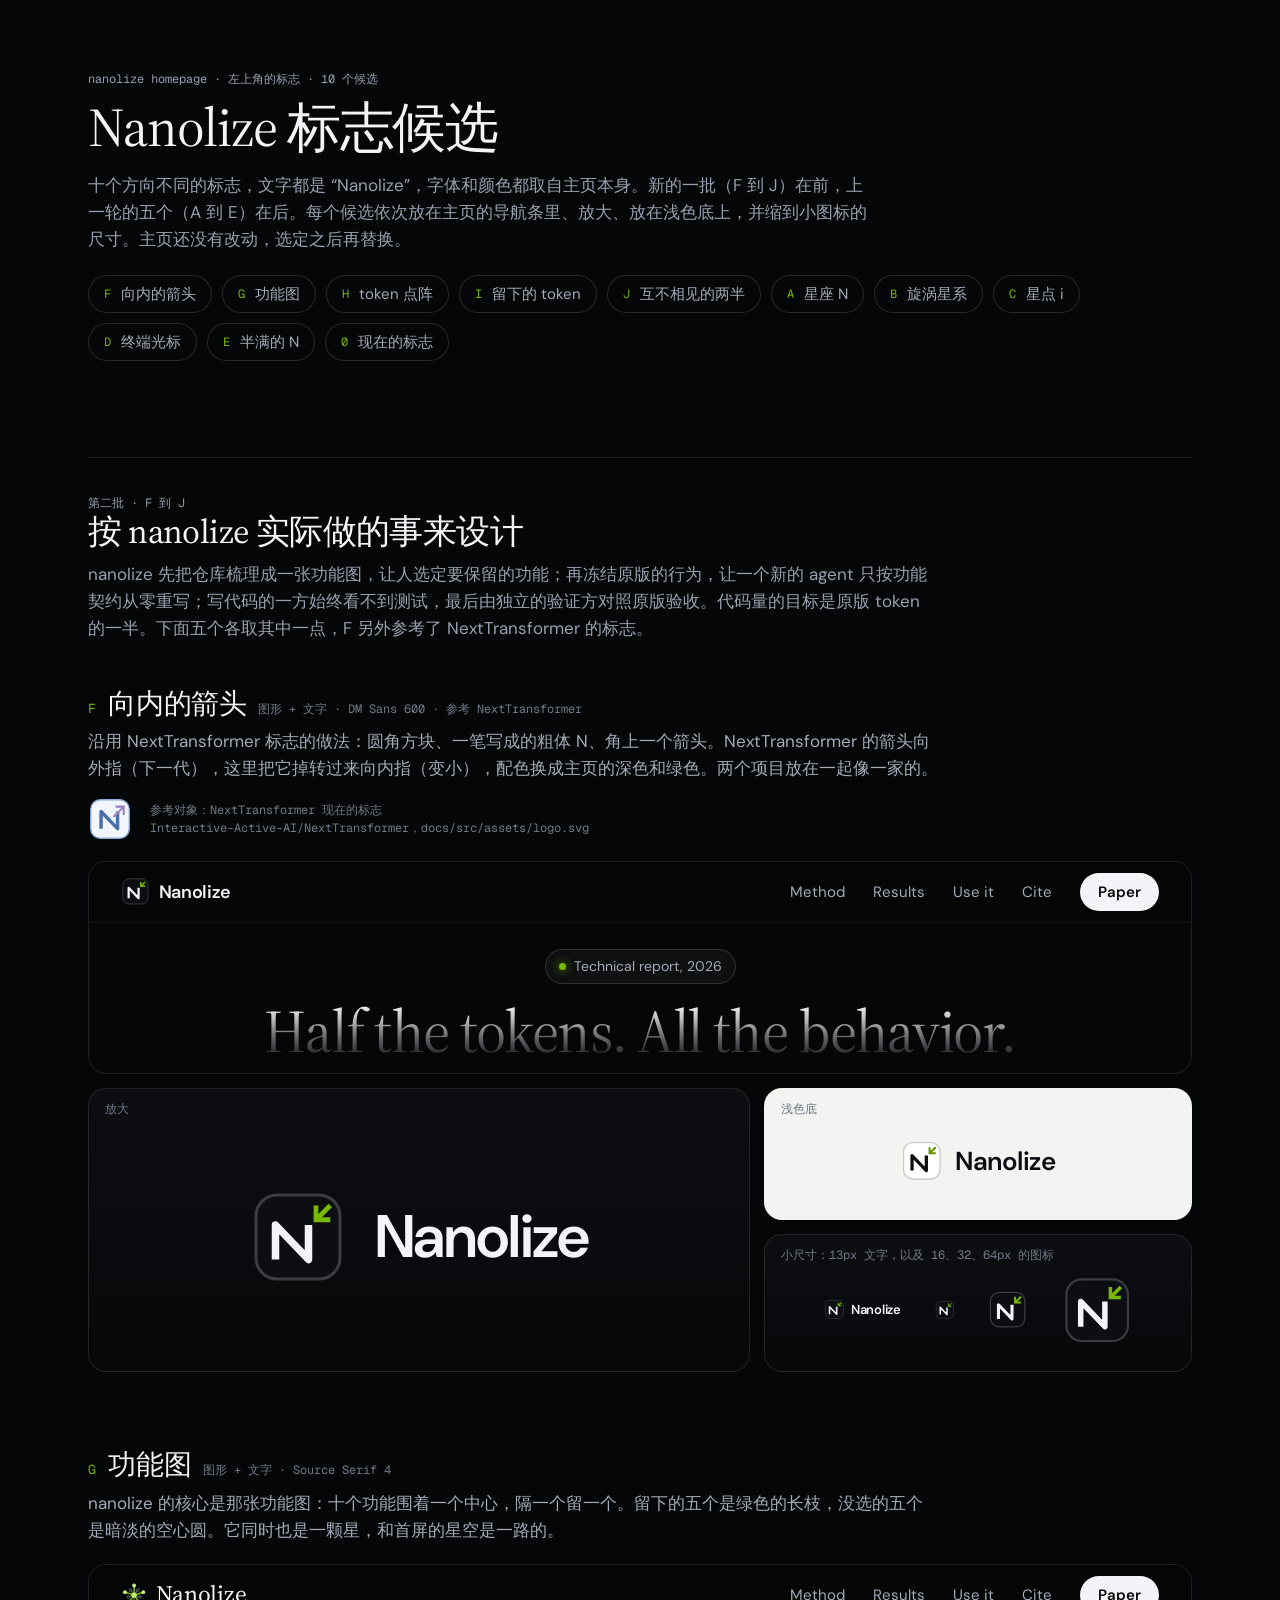
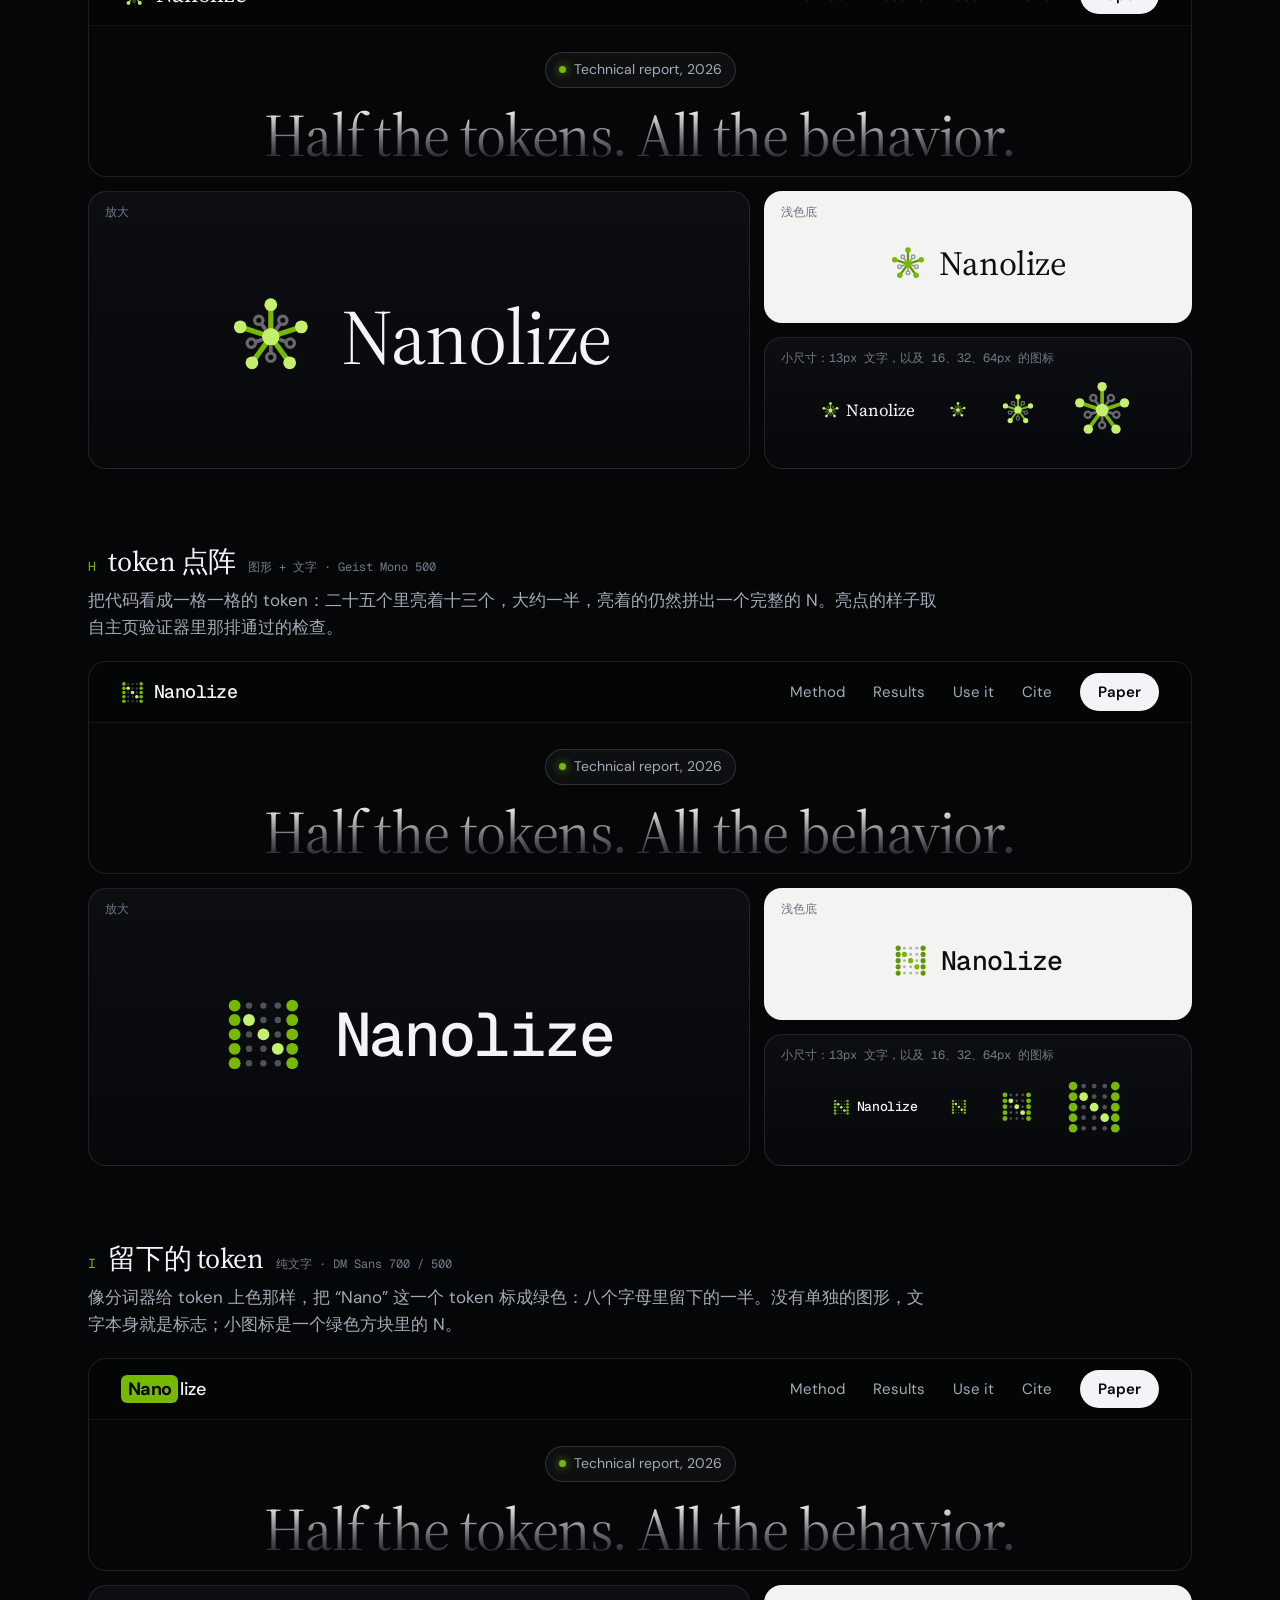
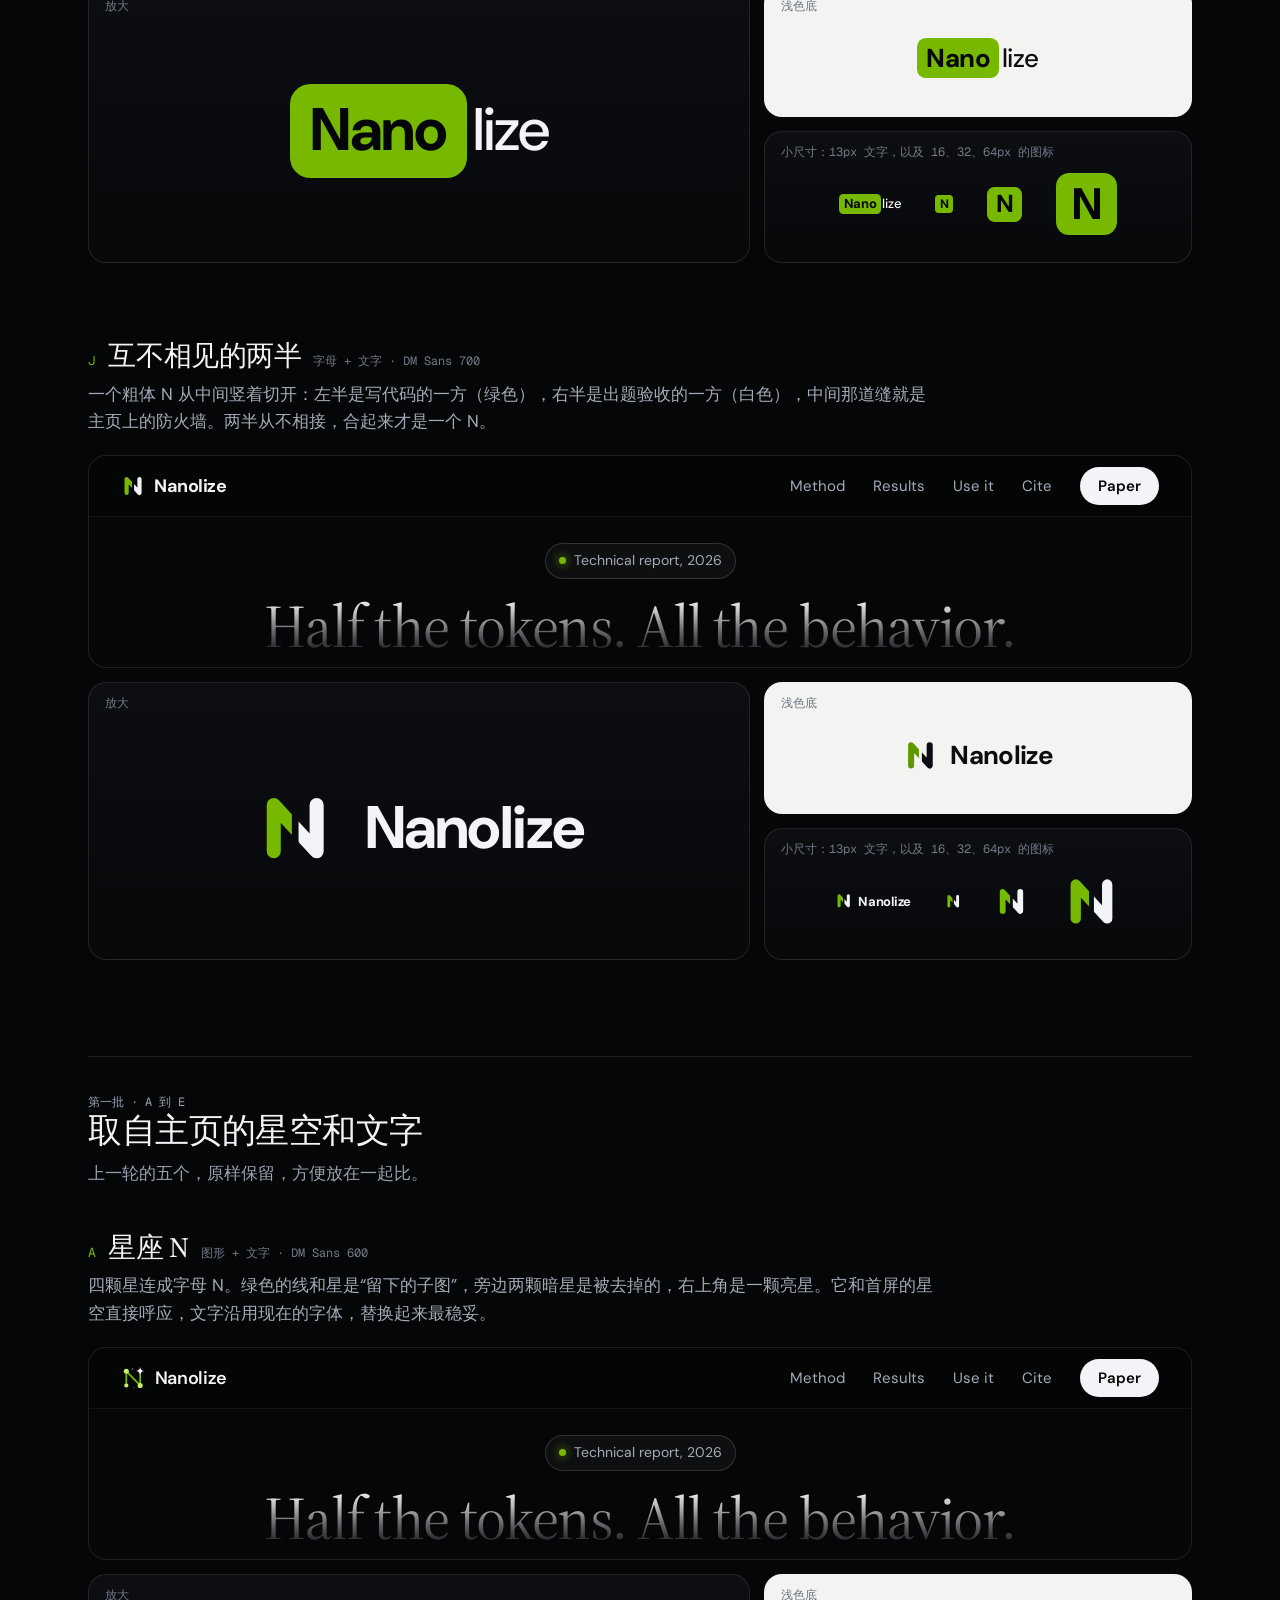
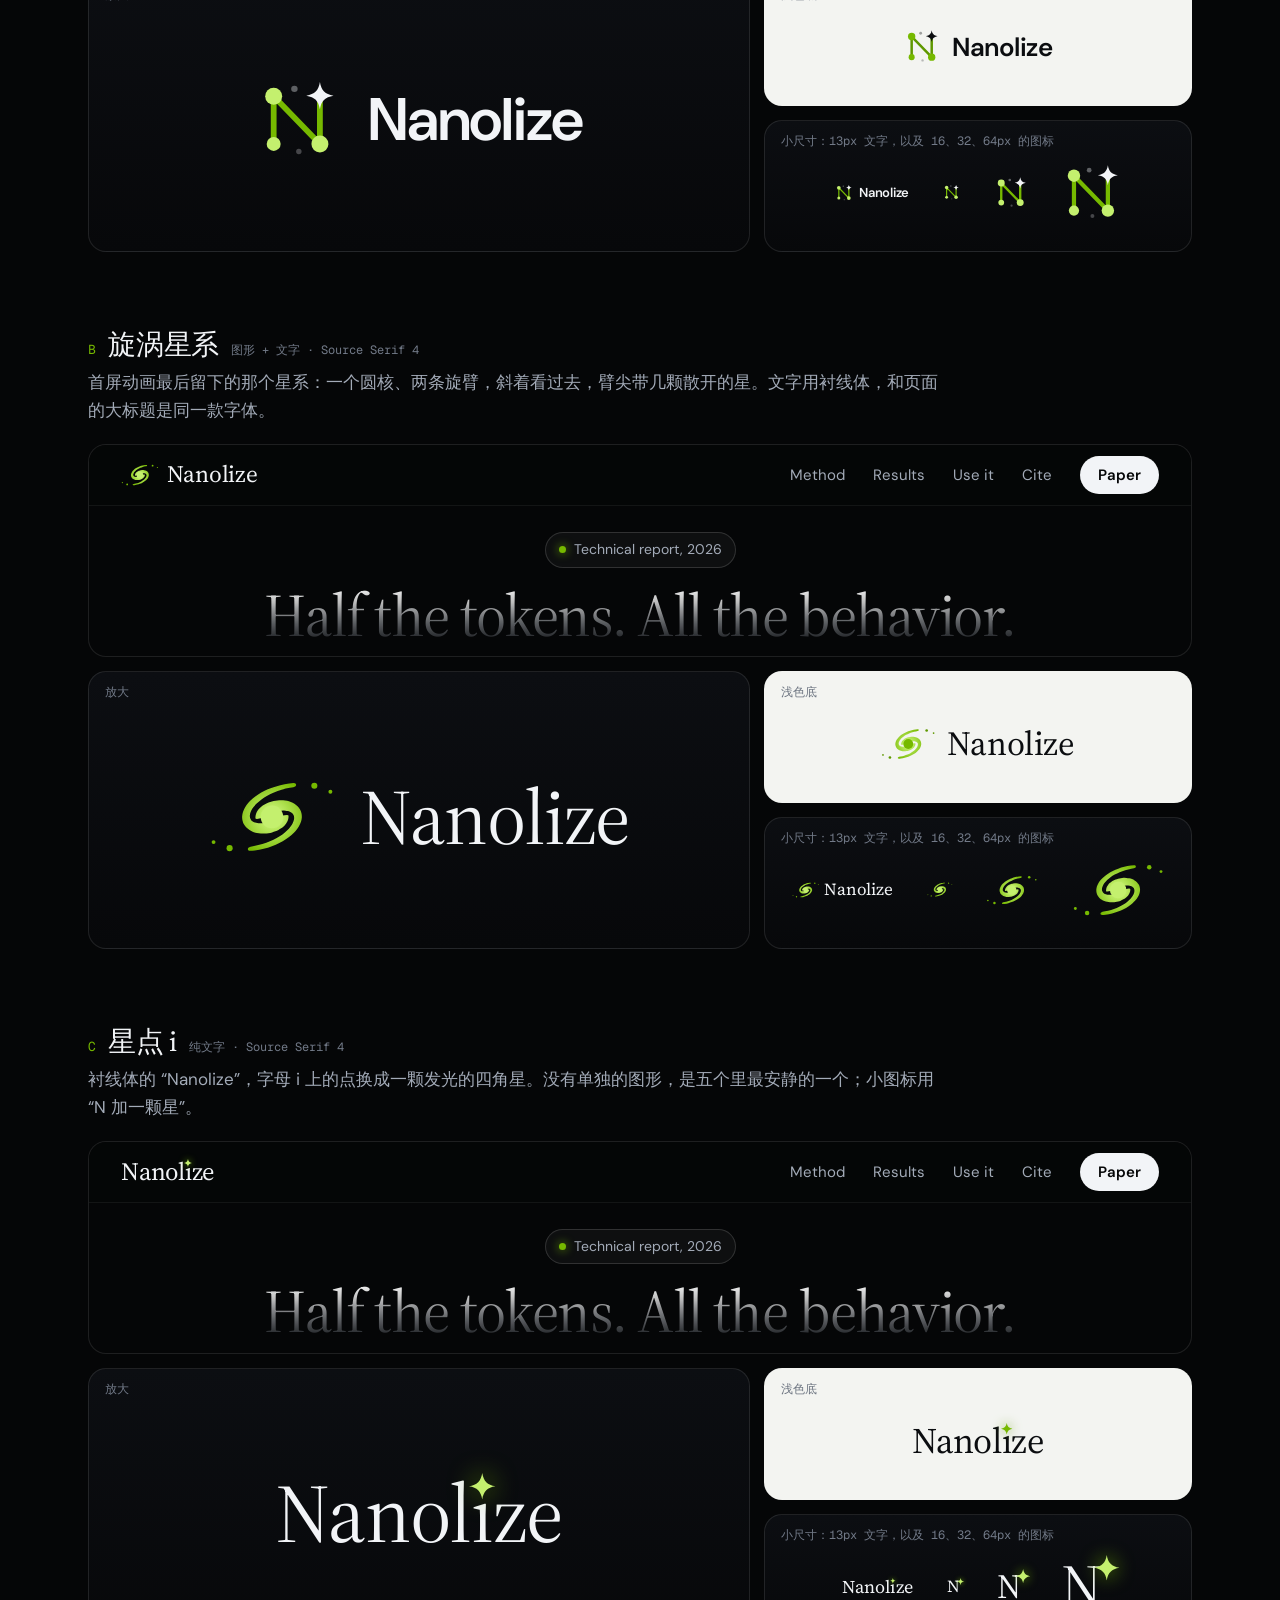
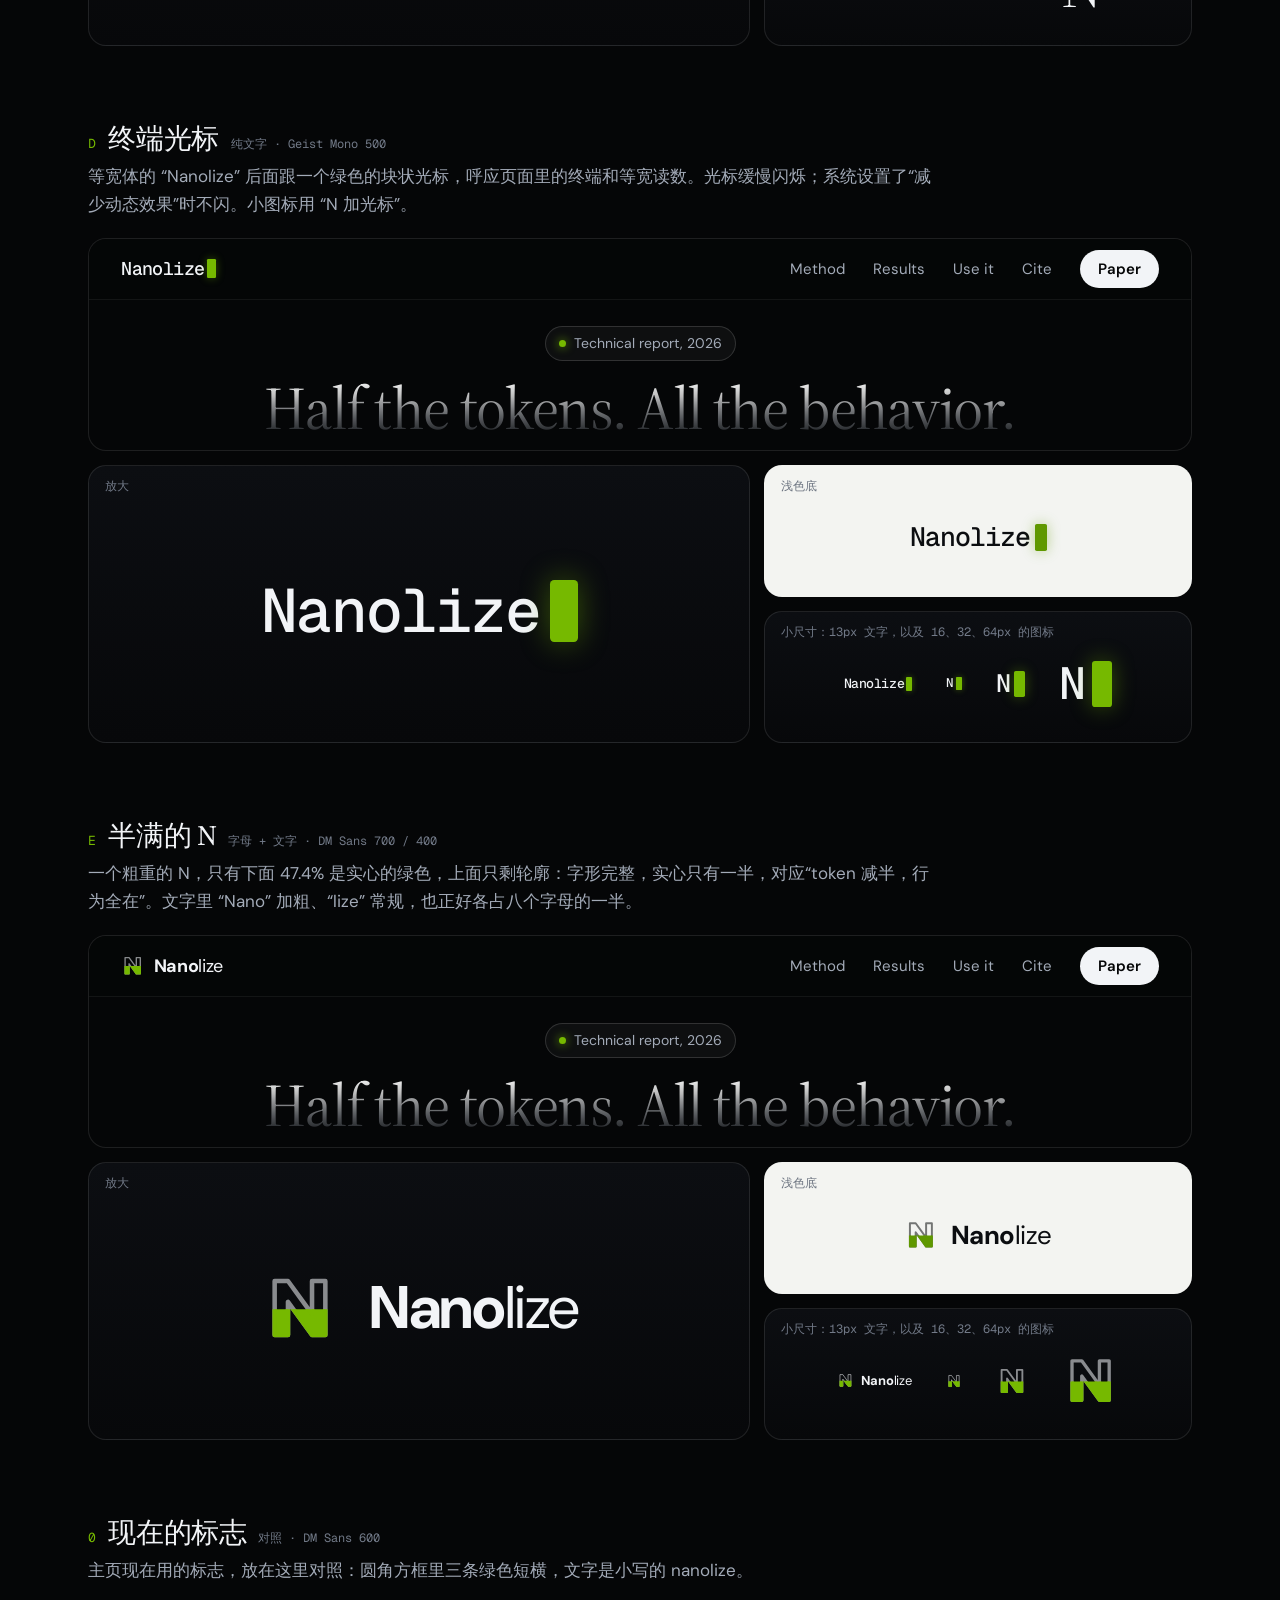
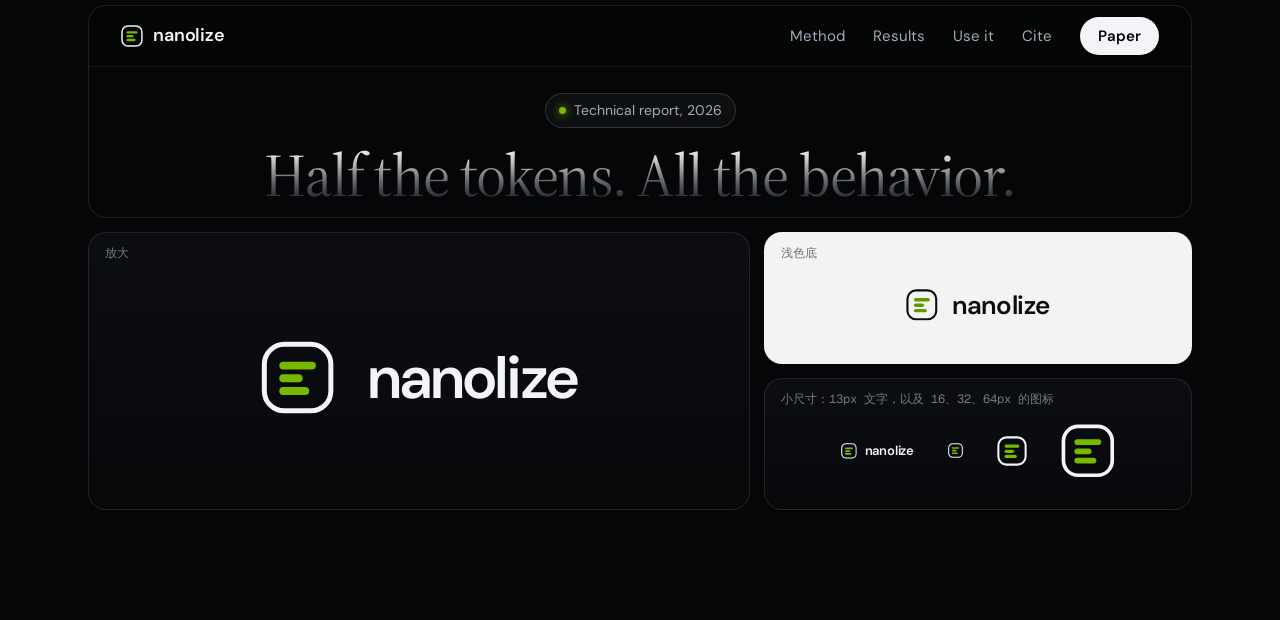
==== logo/index.html @ 31da59af "Build of nanolize-homepage 469452c" ====
<!doctype html>
<html lang="zh-CN">
<head>
<meta charset="utf-8">
<meta name="viewport" content="width=device-width, initial-scale=1">
<meta name="robots" content="noindex">
<title>Nanolize 标志候选</title>
<style>
/* Ten candidates (two batches of five) for the Nanolize mark in the homepage's top bar. This page only shows them: the homepage itself
   is unchanged. The fonts and colours are the homepage's own (src/base.html, src/star/theme.css).
   Each candidate is written once, in a <template> at the end of the page, and the script stamps it wherever a
   data-mark attribute asks for it. Every mark is sized in em, so the same markup is the bar's size at 18px and
   the large showing at 60px. */
@font-face{font-family:"Source Serif 4";font-style:normal;font-weight:300 700;font-display:swap;src:url([data-uri]) format("woff2")}
@font-face{font-family:"DM Sans";font-style:normal;font-weight:300 700;font-display:swap;src:url([data-uri]) format("woff2")}
@font-face{font-family:"Geist Mono";font-style:normal;font-weight:400 600;font-display:swap;src:url([data-uri]) format("woff2")}
:root{
  color-scheme:dark;
  --hi:255,255,255; --g:118,185,0;
  --bg:#050607; --card:linear-gradient(180deg,#0C0E12,#07080A); --nav-bg:rgba(5,6,7,.7);
  --line:rgba(var(--hi),.10); --line-2:rgba(var(--hi),.06);
  --ink:#F2F4F7; --ink-2:#A3ABB8; --ink-3:#727A88; --ink-sub:#98A1B0;
  --grad-a:#fff; --grad-b:#8E97A6;
  --green:#76B900; --green-f:#76B900; --lime:#C4F06E; --tile:#0C0E12; --tile-line:rgba(var(--hi),.2);
  --sans:"DM Sans",system-ui,-apple-system,"Segoe UI",Roboto,"PingFang SC","Microsoft YaHei",sans-serif;
  --serif:"Source Serif 4","Iowan Old Style","Palatino Linotype",Georgia,"Songti SC",serif;
  --mono:"Geist Mono",ui-monospace,"SF Mono",SFMono-Regular,Menlo,Consolas,monospace;
}
*,*::before,*::after{box-sizing:border-box}
body{margin:0;background:var(--bg);color:var(--ink);font-family:var(--sans);font-size:1.0625rem;line-height:1.6;-webkit-font-smoothing:antialiased}
h1,h2,h3,p{margin:0}
a{color:inherit;text-decoration:none}
main{max-width:1180px;margin-inline:auto;padding:56px max(16px,3vw) 110px}
.m{font-family:var(--mono);font-size:.75rem;line-height:1.5;color:var(--ink-3)}
.top h1{font-family:var(--serif);font-weight:400;font-size:clamp(2.2rem,5vw,3.4rem);line-height:1.1;letter-spacing:-.02em;margin-top:10px}
.top p{margin-top:14px;max-width:46em;color:var(--ink-sub)}
.jump{display:flex;flex-wrap:wrap;gap:10px;margin-top:22px}
.jump a{display:inline-flex;align-items:center;gap:10px;height:38px;padding:0 16px;border-radius:999px;box-shadow:inset 0 0 0 1px rgba(var(--hi),.14);font-size:.9375rem;color:var(--ink-2)}
.jump a:hover{box-shadow:inset 0 0 0 1px rgba(var(--hi),.4);color:var(--ink)}
.jump b{font-family:var(--mono);font-weight:400;font-size:.75rem;color:var(--green)}

.cand{margin-top:76px;scroll-margin-top:20px}
.cand h2{font-family:var(--serif);font-weight:400;font-size:1.75rem;line-height:1.2;letter-spacing:-.015em}
.cand h2 b{font-family:var(--mono);font-weight:400;font-size:.8125rem;letter-spacing:0;color:var(--green);margin-right:12px}
.cand h2 span{font-family:var(--mono);font-size:.75rem;letter-spacing:0;color:var(--ink-3);margin-left:12px;white-space:nowrap}
.why{margin:8px 0 20px;max-width:50em;color:var(--ink-2)}

/* the homepage's top bar as it is, over the first lines of the hero */
.frame{border:1px solid var(--line);border-radius:18px;overflow:hidden;background:var(--bg)}
.bar{background:var(--nav-bg);border-bottom:1px solid var(--line-2)}
.bar .wrap{display:flex;align-items:center;gap:28px;min-height:60px;padding-inline:32px}
.bar .mark{margin-right:auto}
.bar nav{display:flex;gap:28px;font-size:.9375rem;color:var(--ink-2)}
.btn{display:inline-flex;align-items:center;justify-content:center;height:38px;padding:0 18px;border-radius:999px;font-weight:600;font-size:.9375rem;white-space:nowrap;background:var(--ink);color:var(--bg)}
.peek{height:150px;padding-top:26px;text-align:center;overflow:hidden;-webkit-mask-image:linear-gradient(180deg,#000 52%,transparent 98%);mask-image:linear-gradient(180deg,#000 52%,transparent 98%)}
.chip{display:inline-flex;align-items:center;gap:8px;padding:7px 14px;border-radius:999px;box-shadow:inset 0 0 0 1px rgba(var(--hi),.14);background:rgba(var(--hi),.04);font-size:.875rem;line-height:1.55;color:var(--ink-2)}
.chip i{width:7px;height:7px;border-radius:50%;background:var(--green-f);box-shadow:0 0 10px rgba(var(--g),.9)}
.peek h3{margin-top:16px;font-family:var(--serif);font-weight:400;font-size:clamp(2.2rem,4.7vw,4.1rem);line-height:1.06;letter-spacing:-.022em;white-space:nowrap;background:linear-gradient(180deg,var(--grad-a) 30%,var(--grad-b));-webkit-background-clip:text;background-clip:text;color:transparent}
@media (max-width:759px){.bar nav{display:none}.bar .wrap{padding-inline:16px}}

.shows{display:grid;grid-template-columns:minmax(0,1.55fr) minmax(0,1fr);gap:14px;margin-top:14px}
.side{display:grid;gap:14px}
.show{position:relative;display:flex;flex-wrap:wrap;align-items:center;justify-content:center;gap:14px 34px;min-height:132px;padding:40px 24px 26px;border:1px solid var(--line);border-radius:18px;background:var(--card);overflow:hidden}
.show>.m{position:absolute;left:16px;top:11px}
.show.big{min-height:278px}
.show.big .mark{font-size:clamp(30px,5.2vw,60px)}
.show.light{background:#F3F4F1;border-color:transparent;color:#0B0D10;--ink:#0B0D10;--green-f:#5F9800;--lime:#76B900;--g:95,152,0;--tile:#fff;--tile-line:rgba(11,13,16,.2)}
.show.light>.m{color:#6C7480}
.show.light .mark{font-size:26px}
.small{font-size:13px!important}
.i16{font-size:12.3px!important}
.i32{font-size:24.6px!important}
.i64{font-size:44px!important}
@media (max-width:820px){.shows{grid-template-columns:minmax(0,1fr)}}

/* ============================== the marks ==============================
   .mark is the whole lockup (symbol and word), .ico the symbol alone. Colours come from --ink, --green-f and
   --lime, so a mark follows the ground it stands on. */
.mark,.ico{display:inline-flex;align-items:center;font-size:18px;line-height:1;white-space:nowrap;color:var(--ink);font-family:var(--sans);font-weight:600;letter-spacing:-.015em}
.mark{gap:.56em}
.sym{display:block;flex:none;width:1.3em;height:1.3em;overflow:visible}

/* now: the mark the homepage has today */
.lg-now .sym{width:1.22em;height:1.22em}

/* A, the constellation N */
.lg-a{gap:.5em}
.lg-a .sym{width:1.36em;height:1.36em}
.lg-a .wm{letter-spacing:-.02em}

/* B, the spiral galaxy */
.lg-b{gap:.42em}
.lg-b .sym{width:2.1em;height:1.23em}
.lg-b .wm{font-family:var(--serif);font-weight:400;font-size:1.3em;letter-spacing:-.012em}

/* C, the star on the i */
.lg-c .wm{font-family:var(--serif);font-weight:400;font-size:1.38em;letter-spacing:-.012em}
.lg-c .ti{position:relative;display:inline-block}
.lg-c .star{position:absolute;left:50%;top:.005em;width:.32em;height:.32em;margin-left:-.16em;overflow:visible;fill:var(--lime);filter:drop-shadow(0 0 .16em rgba(var(--g),.95))}
.ico.lg-c .wm{position:relative;padding-right:.2em}
.ico.lg-c .star{left:auto;right:-.1em;top:-.02em;margin:0;width:.42em;height:.42em}

/* D, the terminal cursor */
.lg-d{gap:.17em}
.lg-d .wm{font-family:var(--mono);font-weight:500;font-size:1.02em;letter-spacing:-.035em}
.lg-d .cur{display:block;width:.46em;height:1.04em;border-radius:.07em;background:var(--green-f);box-shadow:0 0 .5em rgba(var(--g),.42);animation:cur 1.25s steps(1,end) infinite}
@keyframes cur{0%{opacity:1}58%{opacity:.16}}
@media (prefers-reduced-motion: reduce){.lg-d .cur{animation:none}}

/* E, the half-filled N */
.lg-e{gap:.5em}
.lg-e .sym{width:1.3em;height:1.3em}
.lg-e .wm{font-weight:400;letter-spacing:-.02em}
.lg-e .wm b{font-weight:700}

/* F, after the NextTransformer mark */
.lg-f{gap:.48em}
.lg-f .sym{width:1.6em;height:1.6em}
.lg-f .wm{letter-spacing:-.02em}

/* G, the capability graph */
.lg-g{gap:.44em}
.lg-g .sym{width:1.46em;height:1.46em}
.lg-g .wm{font-family:var(--serif);font-weight:400;font-size:1.3em;letter-spacing:-.012em}

/* H, the grid of tokens */
.lg-h{gap:.54em}
.lg-h .sym{width:1.28em;height:1.28em}
.lg-h .wm{font-family:var(--mono);font-weight:500;font-size:1.02em;letter-spacing:-.035em}

/* I, the token that stays */
.lg-i .wm{display:inline-flex;align-items:baseline;font-weight:500;letter-spacing:-.02em}
.lg-i .tok{padding:.27em .34em .29em;margin-right:.1em;border-radius:.34em;background:#76B900;color:#050607;font-weight:700}
.ico.lg-i .tok{margin:0;padding:.2em .36em .22em;border-radius:.3em}

/* J, the two halves that never meet */
.lg-j{gap:.48em}
.lg-j .sym{width:1.34em;height:1.34em}
.lg-j .wm{font-weight:700;letter-spacing:-.025em}

/* the mark a candidate refers to, shown beside its description */
.ref{display:flex;flex-wrap:wrap;align-items:center;gap:10px 18px;margin:-6px 0 20px}
.ref svg{display:block;width:44px;height:44px}
.ref i{font-style:normal;color:var(--ink-3)}
.batch{margin-top:96px;padding-top:26px;border-top:1px solid var(--line)}
.batch h2{font-family:var(--serif);font-weight:400;font-size:2.1rem;line-height:1.15;letter-spacing:-.018em}
.batch p{margin-top:10px;max-width:50em;color:var(--ink-sub)}
.batch+.cand{margin-top:44px}
</style>
</head>
<body>

<!-- the symbols, each drawn once -->
<svg width="0" height="0" style="position:absolute" aria-hidden="true">
  <symbol id="s-now" viewBox="0 0 22 22"><rect x="1" y="1" width="20" height="20" rx="6" style="fill:none;stroke:currentColor;stroke-width:1.5"/><g style="fill:var(--green-f)"><rect x="5.5" y="6.2" width="11" height="2.4" rx="1.2"/><rect x="5.5" y="10" width="7" height="2.4" rx="1.2"/><rect x="5.5" y="13.8" width="9" height="2.4" rx="1.2"/></g></symbol>

  <!-- A: four stars joined into an N. The green lines and the lime stars are what stays; the two faint specks went. -->
  <symbol id="s-a" viewBox="0 0 24 24">
    <g style="fill:currentColor"><circle cx="11.3" cy="2.9" r=".95" opacity=".36"/><circle cx="12.6" cy="21.3" r=".8" opacity=".26"/></g>
    <path d="M5.2 19.1V5.1l13.6 14V5.6" style="fill:none;stroke:var(--green-f);stroke-width:1.7;stroke-linecap:round;stroke-linejoin:round"/>
    <g style="fill:var(--lime)"><circle cx="5.2" cy="19.1" r="2.05"/><circle cx="5.2" cy="5.1" r="2.5"/><circle cx="18.8" cy="19.1" r="2.5"/></g>
    <path d="M18.8 .9c.42 2.5 1.5 3.6 4 4-2.5.42-3.6 1.5-4 4-.42-2.5-1.5-3.6-4-4 2.5-.42 3.6-1.5 4-4z" style="fill:currentColor"/>
  </symbol>

  <!-- B: the galaxy that stays in the hero: a round core and two tapered arms, seen from low down, a few loose stars past each tip -->
  <symbol id="s-b" viewBox="-14.48 -8.48 28.97 16.95">
    <defs><radialGradient id="g-b" gradientUnits="userSpaceOnUse" cx="0" cy="0" r="11.5"><stop offset=".16" style="stop-color:var(--lime)"/><stop offset=".78" style="stop-color:var(--green-f)"/></radialGradient></defs>
    <g fill="url(#g-b)"><path d="M-2.11 0.21Q-0.42 -0.24 -0.43 -0.12Q-0.45 -0 -0.48 0.06Q-0.52 0.12 -0.54 0.12Q-0.57 0.11 -0.56 0.05Q-0.54 -0.01 -0.48 -0.11Q-0.42 -0.21 -0.3 -0.33Q-0.19 -0.45 -0.02 -0.58Q0.14 -0.7 0.36 -0.83Q0.57 -0.95 0.82 -1.06Q1.07 -1.16 1.35 -1.25Q1.63 -1.33 1.92 -1.38Q2.22 -1.43 2.52 -1.45Q2.82 -1.47 3.11 -1.44Q3.39 -1.42 3.65 -1.36Q3.91 -1.29 4.13 -1.2Q4.35 -1.1 4.52 -0.97Q4.69 -0.85 4.81 -0.69Q4.93 -0.53 5.01 -0.33Q5.08 -0.13 5.09 0.13Q5.11 0.39 5.03 0.73Q4.95 1.06 4.76 1.45Q4.57 1.84 4.24 2.27Q3.92 2.7 3.46 3.14Q3 3.58 2.41 4.02Q1.81 4.45 1.09 4.86Q0.37 5.26 -0.46 5.61Q-1.29 5.96 -2.21 6.23Q-3.13 6.51 -4.12 6.68Q-5.1 6.86 -5.34 7.01Q-5.58 7.16 -5.55 7.41Q-5.52 7.66 -5.26 7.76Q-5 7.86 -3.95 7.71Q-2.9 7.56 -1.91 7.31Q-0.92 7.06 -0.01 6.72Q0.89 6.39 1.69 5.99Q2.5 5.59 3.18 5.14Q3.87 4.69 4.43 4.21Q4.99 3.73 5.43 3.23Q5.86 2.73 6.17 2.21Q6.47 1.7 6.65 1.19Q6.82 0.67 6.86 0.17Q6.89 -0.34 6.78 -0.82Q6.68 -1.3 6.45 -1.71Q6.21 -2.13 5.88 -2.46Q5.55 -2.79 5.16 -3.03Q4.77 -3.28 4.34 -3.44Q3.91 -3.6 3.47 -3.7Q3.02 -3.79 2.57 -3.82Q2.12 -3.85 1.68 -3.83Q1.23 -3.81 0.81 -3.74Q0.38 -3.67 -0.02 -3.56Q-0.42 -3.45 -0.79 -3.31Q-1.16 -3.16 -1.49 -2.99Q-1.82 -2.81 -2.12 -2.61Q-2.41 -2.41 -2.67 -2.18Q-2.92 -1.95 -3.13 -1.68Q-3.34 -1.41 -3.5 -1.11Q-3.65 -0.8 -3.74 -0.45Q-3.82 -0.1 -3.81 0.28Q-3.8 0.66 -2.11 0.21Z"/><path d="M2.11 -0.21Q0.42 0.24 0.43 0.12Q0.45 0 0.48 -0.06Q0.52 -0.12 0.54 -0.12Q0.57 -0.11 0.56 -0.05Q0.54 0.01 0.48 0.11Q0.42 0.21 0.3 0.33Q0.19 0.45 0.02 0.58Q-0.14 0.7 -0.36 0.83Q-0.57 0.95 -0.82 1.06Q-1.07 1.16 -1.35 1.25Q-1.63 1.33 -1.92 1.38Q-2.22 1.43 -2.52 1.45Q-2.82 1.47 -3.11 1.44Q-3.39 1.42 -3.65 1.36Q-3.91 1.29 -4.13 1.2Q-4.35 1.1 -4.52 0.97Q-4.69 0.85 -4.81 0.69Q-4.93 0.53 -5.01 0.33Q-5.08 0.13 -5.09 -0.13Q-5.11 -0.39 -5.03 -0.73Q-4.95 -1.06 -4.76 -1.45Q-4.57 -1.84 -4.24 -2.27Q-3.92 -2.7 -3.46 -3.14Q-3 -3.58 -2.41 -4.02Q-1.81 -4.45 -1.09 -4.86Q-0.37 -5.26 0.46 -5.61Q1.29 -5.96 2.21 -6.23Q3.13 -6.51 4.12 -6.68Q5.1 -6.86 5.34 -7.01Q5.58 -7.16 5.55 -7.41Q5.52 -7.66 5.26 -7.76Q5 -7.86 3.95 -7.71Q2.9 -7.56 1.91 -7.31Q0.92 -7.06 0.01 -6.72Q-0.89 -6.39 -1.69 -5.99Q-2.5 -5.59 -3.18 -5.14Q-3.87 -4.69 -4.43 -4.21Q-4.99 -3.73 -5.43 -3.23Q-5.86 -2.73 -6.17 -2.21Q-6.47 -1.7 -6.65 -1.19Q-6.82 -0.67 -6.86 -0.17Q-6.89 0.34 -6.78 0.82Q-6.68 1.3 -6.45 1.71Q-6.21 2.13 -5.88 2.46Q-5.55 2.79 -5.16 3.03Q-4.77 3.28 -4.34 3.44Q-3.91 3.6 -3.47 3.7Q-3.02 3.79 -2.57 3.82Q-2.12 3.85 -1.68 3.83Q-1.23 3.81 -0.81 3.74Q-0.38 3.67 0.02 3.56Q0.42 3.45 0.79 3.31Q1.16 3.16 1.49 2.99Q1.82 2.81 2.12 2.61Q2.41 2.41 2.67 2.18Q2.92 1.95 3.13 1.68Q3.34 1.41 3.5 1.11Q3.65 0.8 3.74 0.45Q3.82 0.1 3.81 -0.28Q3.8 -0.66 2.11 -0.21Z"/></g>
    <g style="fill:var(--green-f)"><circle cx="-9.74" cy="7.18" r="0.70"/><circle cx="-13.43" cy="5.79" r="0.45"/><circle cx="9.74" cy="-7.18" r="0.70"/><circle cx="13.43" cy="-5.79" r="0.45"/></g>
    <circle r="2.6" style="fill:var(--lime)"/>
  </symbol>

  <!-- F: built the way the NextTransformer mark is (a rounded tile, an N in one stroke, an arrow in the corner); here the arrow points inwards: smaller -->
  <symbol id="s-f" viewBox="0 0 64 64">
    <rect x="4" y="4" width="56" height="56" rx="14" style="fill:var(--tile);stroke:var(--tile-line);stroke-width:2"/>
    <path d="M17 47V24l22 23V24" style="fill:none;stroke:currentColor;stroke-width:5;stroke-linejoin:round"/>
    <path d="M44 11v9.5h9.5M44 20.5l9.5-9.5" style="fill:none;stroke:var(--green-f);stroke-width:3.2"/>
  </symbol>

  <!-- G: the capability graph: ten capabilities round a hub, every other one kept (green), the rest left out (faint rings) -->
  <symbol id="s-g" viewBox="0 0 24 24"><path d="M12 12L12 3.2" style="stroke:var(--green-f);stroke-width:1.4;stroke-linecap:round"/><circle cx="12" cy="3.2" r="1.75" style="fill:var(--lime)"/><g style="stroke:currentColor;fill:none" opacity=".4"><path d="M13.41 10.06L14.62 8.4" stroke-width="1.05"/><circle cx="15.29" cy="7.47" r="1.15" stroke-width=".9"/></g><path d="M12 12L20.37 9.28" style="stroke:var(--green-f);stroke-width:1.4;stroke-linecap:round"/><circle cx="20.37" cy="9.28" r="1.75" style="fill:var(--lime)"/><g style="stroke:currentColor;fill:none" opacity=".4"><path d="M14.28 12.74L16.23 13.38" stroke-width="1.05"/><circle cx="17.33" cy="13.73" r="1.15" stroke-width=".9"/></g><path d="M12 12L17.17 19.12" style="stroke:var(--green-f);stroke-width:1.4;stroke-linecap:round"/><circle cx="17.17" cy="19.12" r="1.75" style="fill:var(--lime)"/><g style="stroke:currentColor;fill:none" opacity=".4"><path d="M12 14.4L12 16.45" stroke-width="1.05"/><circle cx="12" cy="17.6" r="1.15" stroke-width=".9"/></g><path d="M12 12L6.83 19.12" style="stroke:var(--green-f);stroke-width:1.4;stroke-linecap:round"/><circle cx="6.83" cy="19.12" r="1.75" style="fill:var(--lime)"/><g style="stroke:currentColor;fill:none" opacity=".4"><path d="M9.72 12.74L7.77 13.38" stroke-width="1.05"/><circle cx="6.67" cy="13.73" r="1.15" stroke-width=".9"/></g><path d="M12 12L3.63 9.28" style="stroke:var(--green-f);stroke-width:1.4;stroke-linecap:round"/><circle cx="3.63" cy="9.28" r="1.75" style="fill:var(--lime)"/><g style="stroke:currentColor;fill:none" opacity=".4"><path d="M10.59 10.06L9.38 8.4" stroke-width="1.05"/><circle cx="8.71" cy="7.47" r="1.15" stroke-width=".9"/></g><circle cx="12" cy="12" r="2.4" style="fill:var(--lime)"/></symbol>

  <!-- H: the code as a grid of tokens: thirteen of twenty-five stay lit, and they still spell N -->
  <symbol id="s-h" viewBox="0 0 24 24"><circle cx="3" cy="3" r="1.85" style="fill:var(--green-f)"/><circle cx="7.5" cy="3" r="1" style="fill:currentColor" opacity=".3"/><circle cx="12" cy="3" r="1" style="fill:currentColor" opacity=".3"/><circle cx="16.5" cy="3" r="1" style="fill:currentColor" opacity=".3"/><circle cx="21" cy="3" r="1.85" style="fill:var(--green-f)"/><circle cx="3" cy="7.5" r="1.85" style="fill:var(--green-f)"/><circle cx="7.5" cy="7.5" r="1.85" style="fill:var(--lime)"/><circle cx="12" cy="7.5" r="1" style="fill:currentColor" opacity=".3"/><circle cx="16.5" cy="7.5" r="1" style="fill:currentColor" opacity=".3"/><circle cx="21" cy="7.5" r="1.85" style="fill:var(--green-f)"/><circle cx="3" cy="12" r="1.85" style="fill:var(--green-f)"/><circle cx="7.5" cy="12" r="1" style="fill:currentColor" opacity=".3"/><circle cx="12" cy="12" r="1.85" style="fill:var(--lime)"/><circle cx="16.5" cy="12" r="1" style="fill:currentColor" opacity=".3"/><circle cx="21" cy="12" r="1.85" style="fill:var(--green-f)"/><circle cx="3" cy="16.5" r="1.85" style="fill:var(--green-f)"/><circle cx="7.5" cy="16.5" r="1" style="fill:currentColor" opacity=".3"/><circle cx="12" cy="16.5" r="1" style="fill:currentColor" opacity=".3"/><circle cx="16.5" cy="16.5" r="1.85" style="fill:var(--lime)"/><circle cx="21" cy="16.5" r="1.85" style="fill:var(--green-f)"/><circle cx="3" cy="21" r="1.85" style="fill:var(--green-f)"/><circle cx="7.5" cy="21" r="1" style="fill:currentColor" opacity=".3"/><circle cx="12" cy="21" r="1" style="fill:currentColor" opacity=".3"/><circle cx="16.5" cy="21" r="1" style="fill:currentColor" opacity=".3"/><circle cx="21" cy="21" r="1.85" style="fill:var(--green-f)"/></symbol>

  <!-- J: an N cut down the middle. The author's half (green) and the checker's half never touch. -->
  <symbol id="s-j" viewBox="0 0 24 24">
    <defs><clipPath id="c-jl"><rect x="0" y="0" width="11" height="24"/></clipPath><clipPath id="c-jr"><rect x="13" y="0" width="11" height="24"/></clipPath></defs>
    <path d="M5.6 18.9V5.1l12.8 13.8V5.1" clip-path="url(#c-jl)" style="fill:none;stroke:var(--green-f);stroke-width:4.2;stroke-linejoin:round;stroke-linecap:round"/>
    <path d="M5.6 18.9V5.1l12.8 13.8V5.1" clip-path="url(#c-jr)" style="fill:none;stroke:currentColor;stroke-width:4.2;stroke-linejoin:round;stroke-linecap:round"/>
  </symbol>

  <!-- the four-pointed star that stands in for the dot of the i (C) -->
  <symbol id="s-star" viewBox="0 0 10 10"><path d="M5 0c.5 3.1 1.9 4.5 5 5-3.1.5-4.5 1.9-5 5-.5-3.1-1.9-4.5-5-5 3.1-.5 4.5-1.9 5-5z"/></symbol>

  <!-- E: a heavy N of which the lower 47.4% is solid; the rest is outline -->
  <symbol id="s-e" viewBox="0 0 24 24">
    <defs><clipPath id="c-e"><rect x="0" y="12.4" width="24" height="12"/></clipPath></defs>
    <path d="M4.2 20.3V3.7h4.1l7.4 10.2V3.7h4.1v16.6h-4.1L8.3 10.1v10.2z" style="fill:none;stroke:currentColor;stroke-opacity:.55;stroke-width:1.4;stroke-linejoin:round"/>
    <path d="M4.2 20.3V3.7h4.1l7.4 10.2V3.7h4.1v16.6h-4.1L8.3 10.1v10.2z" clip-path="url(#c-e)" style="fill:var(--green-f);stroke:var(--green-f);stroke-width:1.4;stroke-linejoin:round"/>
  </symbol>
</svg>

<main>
  <header class="top">
    <p class="m">nanolize homepage · 左上角的标志 · 10 个候选</p>
    <h1>Nanolize 标志候选</h1>
    <p>十个方向不同的标志，文字都是 “Nanolize”，字体和颜色都取自主页本身。新的一批（F 到 J）在前，上一轮的五个（A 到 E）在后。每个候选依次放在主页的导航条里、放大、放在浅色底上，并缩到小图标的尺寸。主页还没有改动，选定之后再替换。</p>
    <nav class="jump" aria-label="候选">
      <a href="#f"><b>F</b>向内的箭头</a><a href="#g"><b>G</b>功能图</a><a href="#h"><b>H</b>token 点阵</a><a href="#i"><b>I</b>留下的 token</a><a href="#j"><b>J</b>互不相见的两半</a><a href="#a"><b>A</b>星座 N</a><a href="#b"><b>B</b>旋涡星系</a><a href="#c"><b>C</b>星点 i</a><a href="#d"><b>D</b>终端光标</a><a href="#e"><b>E</b>半满的 N</a><a href="#now"><b>0</b>现在的标志</a>
    </nav>
  </header>

  <div class="batch" id="batch2">
    <p class="m">第二批 · F 到 J</p>
    <h2>按 nanolize 实际做的事来设计</h2>
    <p>nanolize 先把仓库梳理成一张功能图，让人选定要保留的功能；再冻结原版的行为，让一个新的 agent 只按功能契约从零重写；写代码的一方始终看不到测试，最后由独立的验证方对照原版验收。代码量的目标是原版 token 的一半。下面五个各取其中一点，F 另外参考了 NextTransformer 的标志。</p>
  </div>

  <section class="cand" id="f" data-cand="f">
    <h2><b>F</b>向内的箭头<span>图形 + 文字 · DM Sans 600 · 参考 NextTransformer</span></h2>
    <p class="why">沿用 NextTransformer 标志的做法：圆角方块、一笔写成的粗体 N、角上一个箭头。NextTransformer 的箭头向外指（下一代），这里把它掉转过来向内指（变小），配色换成主页的深色和绿色。两个项目放在一起像一家的。</p>
    <p class="ref m"><svg viewBox="0 0 64 64" role="img" aria-label="NextTransformer 的标志"><rect x="4" y="4" width="56" height="56" rx="14" fill="#F1F6FF" stroke="#8BAED9" stroke-width="2"/><path d="M19 46V21l24 25V21" fill="none" stroke="#496FA8" stroke-width="5" stroke-linejoin="round"/><path d="M40 14h12v12m0-12L37 29" fill="none" stroke="#9A80BD" stroke-width="3"/></svg><span>参考对象：NextTransformer 现在的标志<br><i>Interactive-Active-AI/NextTransformer，docs/src/assets/logo.svg</i></span></p>
  </section>

  <section class="cand" id="g" data-cand="g">
    <h2><b>G</b>功能图<span>图形 + 文字 · Source Serif 4</span></h2>
    <p class="why">nanolize 的核心是那张功能图：十个功能围着一个中心，隔一个留一个。留下的五个是绿色的长枝，没选的五个是暗淡的空心圆。它同时也是一颗星，和首屏的星空是一路的。</p>
  </section>

  <section class="cand" id="h" data-cand="h">
    <h2><b>H</b>token 点阵<span>图形 + 文字 · Geist Mono 500</span></h2>
    <p class="why">把代码看成一格一格的 token：二十五个里亮着十三个，大约一半，亮着的仍然拼出一个完整的 N。亮点的样子取自主页验证器里那排通过的检查。</p>
  </section>

  <section class="cand" id="i" data-cand="i">
    <h2><b>I</b>留下的 token<span>纯文字 · DM Sans 700 / 500</span></h2>
    <p class="why">像分词器给 token 上色那样，把 “Nano” 这一个 token 标成绿色：八个字母里留下的一半。没有单独的图形，文字本身就是标志；小图标是一个绿色方块里的 N。</p>
  </section>

  <section class="cand" id="j" data-cand="j">
    <h2><b>J</b>互不相见的两半<span>字母 + 文字 · DM Sans 700</span></h2>
    <p class="why">一个粗体 N 从中间竖着切开：左半是写代码的一方（绿色），右半是出题验收的一方（白色），中间那道缝就是主页上的防火墙。两半从不相接，合起来才是一个 N。</p>
  </section>

  <div class="batch" id="batch1">
    <p class="m">第一批 · A 到 E</p>
    <h2>取自主页的星空和文字</h2>
    <p>上一轮的五个，原样保留，方便放在一起比。</p>
  </div>

  <section class="cand" id="a" data-cand="a">
    <h2><b>A</b>星座 N<span>图形 + 文字 · DM Sans 600</span></h2>
    <p class="why">四颗星连成字母 N。绿色的线和星是“留下的子图”，旁边两颗暗星是被去掉的，右上角是一颗亮星。它和首屏的星空直接呼应，文字沿用现在的字体，替换起来最稳妥。</p>
  </section>

  <section class="cand" id="b" data-cand="b">
    <h2><b>B</b>旋涡星系<span>图形 + 文字 · Source Serif 4</span></h2>
    <p class="why">首屏动画最后留下的那个星系：一个圆核、两条旋臂，斜着看过去，臂尖带几颗散开的星。文字用衬线体，和页面的大标题是同一款字体。</p>
  </section>

  <section class="cand" id="c" data-cand="c">
    <h2><b>C</b>星点 i<span>纯文字 · Source Serif 4</span></h2>
    <p class="why">衬线体的 “Nanolize”，字母 i 上的点换成一颗发光的四角星。没有单独的图形，是五个里最安静的一个；小图标用 “N 加一颗星”。</p>
  </section>

  <section class="cand" id="d" data-cand="d">
    <h2><b>D</b>终端光标<span>纯文字 · Geist Mono 500</span></h2>
    <p class="why">等宽体的 “Nanolize” 后面跟一个绿色的块状光标，呼应页面里的终端和等宽读数。光标缓慢闪烁；系统设置了“减少动态效果”时不闪。小图标用 “N 加光标”。</p>
  </section>

  <section class="cand" id="e" data-cand="e">
    <h2><b>E</b>半满的 N<span>字母 + 文字 · DM Sans 700 / 400</span></h2>
    <p class="why">一个粗重的 N，只有下面 47.4% 是实心的绿色，上面只剩轮廓：字形完整，实心只有一半，对应“token 减半，行为全在”。文字里 “Nano” 加粗、“lize” 常规，也正好各占八个字母的一半。</p>
  </section>

  <section class="cand" id="now" data-cand="now">
    <h2><b>0</b>现在的标志<span>对照 · DM Sans 600</span></h2>
    <p class="why">主页现在用的标志，放在这里对照：圆角方框里三条绿色短横，文字是小写的 nanolize。</p>
  </section>
</main>

<!-- ============================== the candidates, each written once ============================== -->
<template id="mark-now"><a class="mark lg-now" href="#now" aria-label="nanolize"><svg class="sym" aria-hidden="true"><use href="#s-now"/></svg><span class="wm">nanolize</span></a></template>
<template id="ico-now"><span class="ico lg-now"><svg class="sym" aria-hidden="true"><use href="#s-now"/></svg></span></template>

<template id="mark-a"><a class="mark lg-a" href="#a" aria-label="Nanolize"><svg class="sym" aria-hidden="true"><use href="#s-a"/></svg><span class="wm">Nanolize</span></a></template>
<template id="ico-a"><span class="ico lg-a"><svg class="sym" aria-hidden="true"><use href="#s-a"/></svg></span></template>

<template id="mark-b"><a class="mark lg-b" href="#b" aria-label="Nanolize"><svg class="sym" aria-hidden="true"><use href="#s-b"/></svg><span class="wm">Nanolize</span></a></template>
<template id="ico-b"><span class="ico lg-b"><svg class="sym" aria-hidden="true"><use href="#s-b"/></svg></span></template>

<template id="mark-c"><a class="mark lg-c" href="#c" aria-label="Nanolize"><span class="wm" aria-hidden="true">Nanol<span class="ti">ı<svg class="star"><use href="#s-star"/></svg></span>ze</span></a></template>
<template id="ico-c"><span class="ico lg-c"><span class="wm" aria-hidden="true">N<svg class="star"><use href="#s-star"/></svg></span></span></template>

<template id="mark-d"><a class="mark lg-d" href="#d" aria-label="Nanolize"><span class="wm">Nanolize</span><i class="cur" aria-hidden="true"></i></a></template>
<template id="ico-d"><span class="ico lg-d"><span class="wm" aria-hidden="true">N</span><i class="cur"></i></span></template>

<template id="mark-e"><a class="mark lg-e" href="#e" aria-label="Nanolize"><svg class="sym" aria-hidden="true"><use href="#s-e"/></svg><span class="wm"><b>Nano</b>lize</span></a></template>
<template id="ico-e"><span class="ico lg-e"><svg class="sym" aria-hidden="true"><use href="#s-e"/></svg></span></template>

<template id="mark-f"><a class="mark lg-f" href="#f" aria-label="Nanolize"><svg class="sym" aria-hidden="true"><use href="#s-f"/></svg><span class="wm">Nanolize</span></a></template>
<template id="ico-f"><span class="ico lg-f"><svg class="sym" aria-hidden="true"><use href="#s-f"/></svg></span></template>

<template id="mark-g"><a class="mark lg-g" href="#g" aria-label="Nanolize"><svg class="sym" aria-hidden="true"><use href="#s-g"/></svg><span class="wm">Nanolize</span></a></template>
<template id="ico-g"><span class="ico lg-g"><svg class="sym" aria-hidden="true"><use href="#s-g"/></svg></span></template>

<template id="mark-h"><a class="mark lg-h" href="#h" aria-label="Nanolize"><svg class="sym" aria-hidden="true"><use href="#s-h"/></svg><span class="wm">Nanolize</span></a></template>
<template id="ico-h"><span class="ico lg-h"><svg class="sym" aria-hidden="true"><use href="#s-h"/></svg></span></template>

<template id="mark-i"><a class="mark lg-i" href="#i" aria-label="Nanolize"><span class="wm"><span class="tok">Nano</span>lize</span></a></template>
<template id="ico-i"><span class="ico lg-i"><span class="wm"><span class="tok">N</span></span></span></template>

<template id="mark-j"><a class="mark lg-j" href="#j" aria-label="Nanolize"><svg class="sym" aria-hidden="true"><use href="#s-j"/></svg><span class="wm">Nanolize</span></a></template>
<template id="ico-j"><span class="ico lg-j"><svg class="sym" aria-hidden="true"><use href="#s-j"/></svg></span></template>

<!-- how each candidate is shown -->
<template id="showing">
  <div class="frame">
    <div class="bar"><div class="wrap"><span data-mark></span><nav aria-hidden="true"><span>Method</span><span>Results</span><span>Use it</span><span>Cite</span></nav><span class="btn" aria-hidden="true">Paper</span></div></div>
    <div class="peek" aria-hidden="true"><span class="chip"><i></i>Technical report, 2026</span><h3>Half the tokens. All the behavior.</h3></div>
  </div>
  <div class="shows">
    <div class="show big"><span class="m">放大</span><span data-mark></span></div>
    <div class="side">
      <div class="show light"><span class="m">浅色底</span><span data-mark></span></div>
      <div class="show"><span class="m">小尺寸：13px 文字，以及 16、32、64px 的图标</span><span data-mark="small"></span><span data-ico="i16"></span><span data-ico="i32"></span><span data-ico="i64"></span></div>
    </div>
  </div>
</template>

<script>
/* stamp every candidate into its showings */
for (const sec of document.querySelectorAll('[data-cand]')) {
  const id = sec.dataset.cand, get = kind => document.getElementById(kind + '-' + id).content.firstElementChild;
  sec.append(document.getElementById('showing').content.cloneNode(true));
  for (const slot of sec.querySelectorAll('[data-mark],[data-ico]')) {
    const el = get('mark' in slot.dataset ? 'mark' : 'ico').cloneNode(true), size = slot.dataset.mark || slot.dataset.ico;
    if (size) el.classList.add(size);
    slot.replaceWith(el);
  }
}
</script>
</body>
</html>
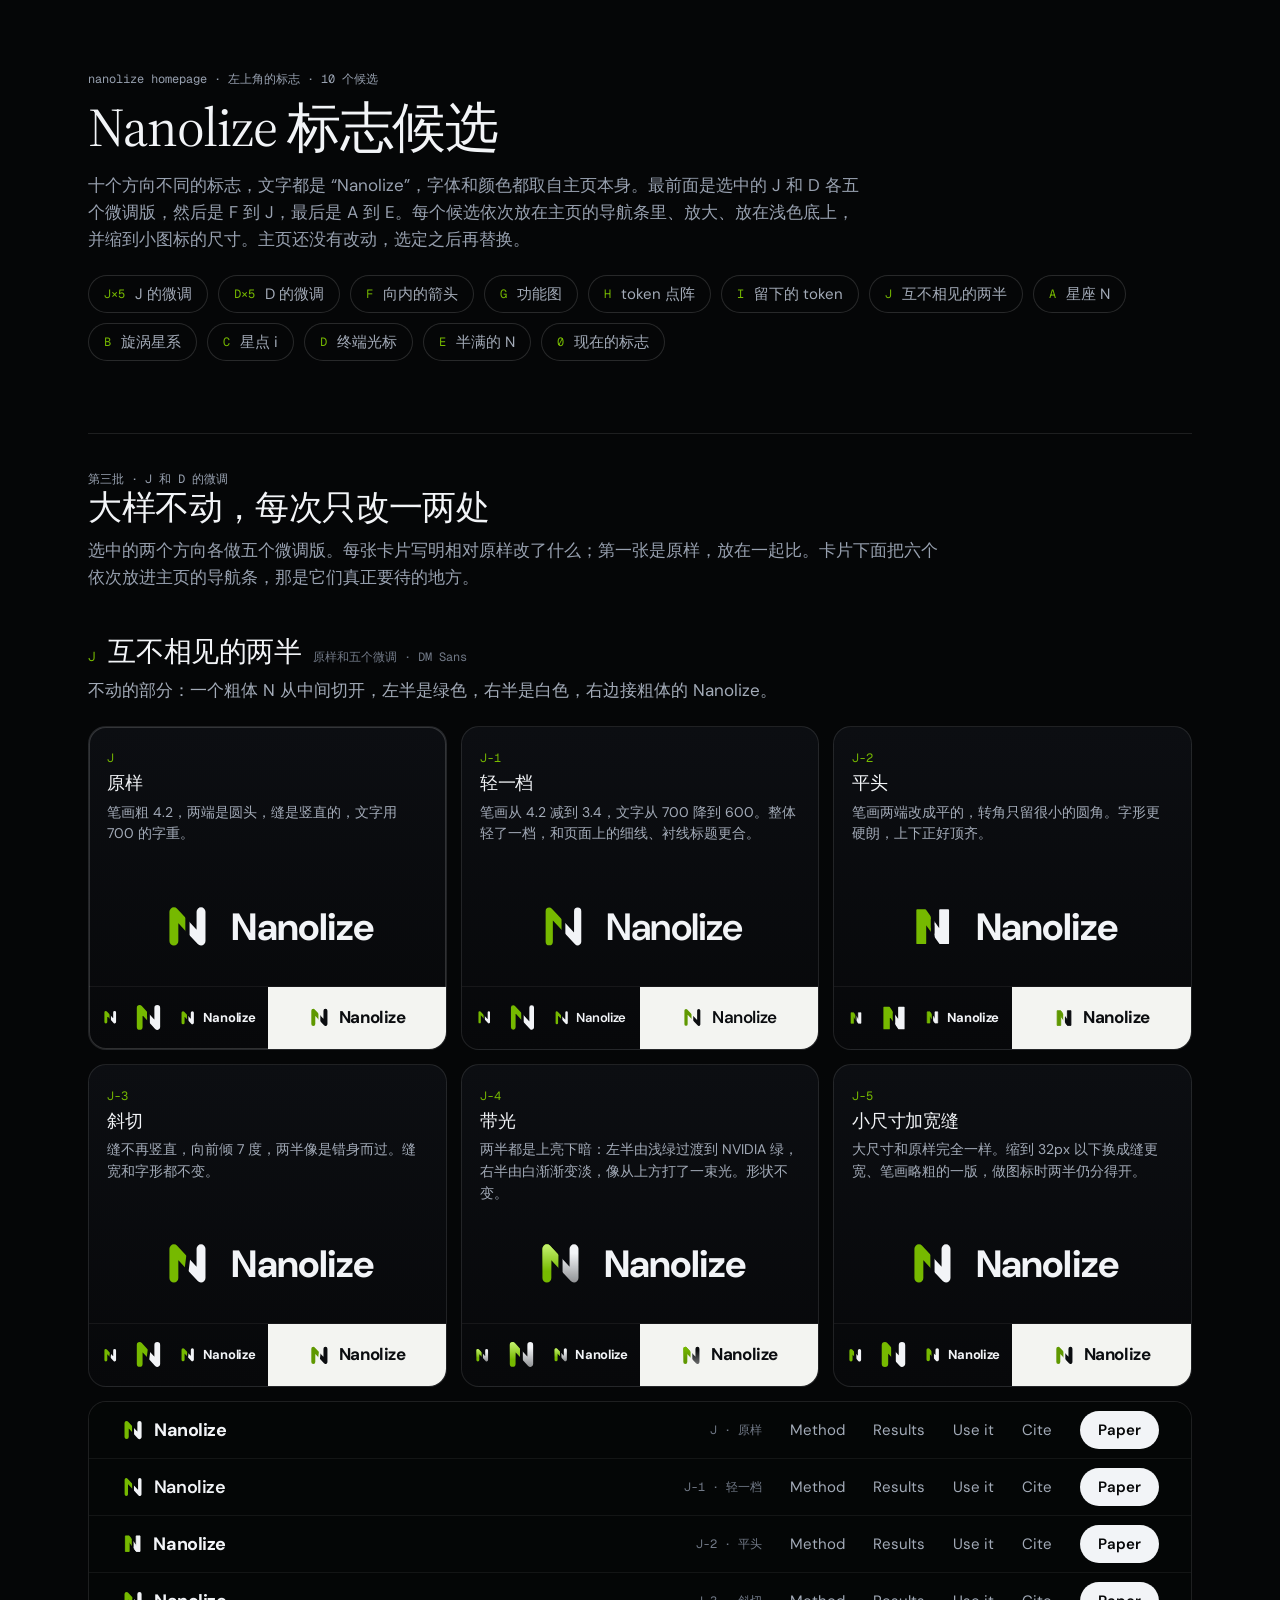
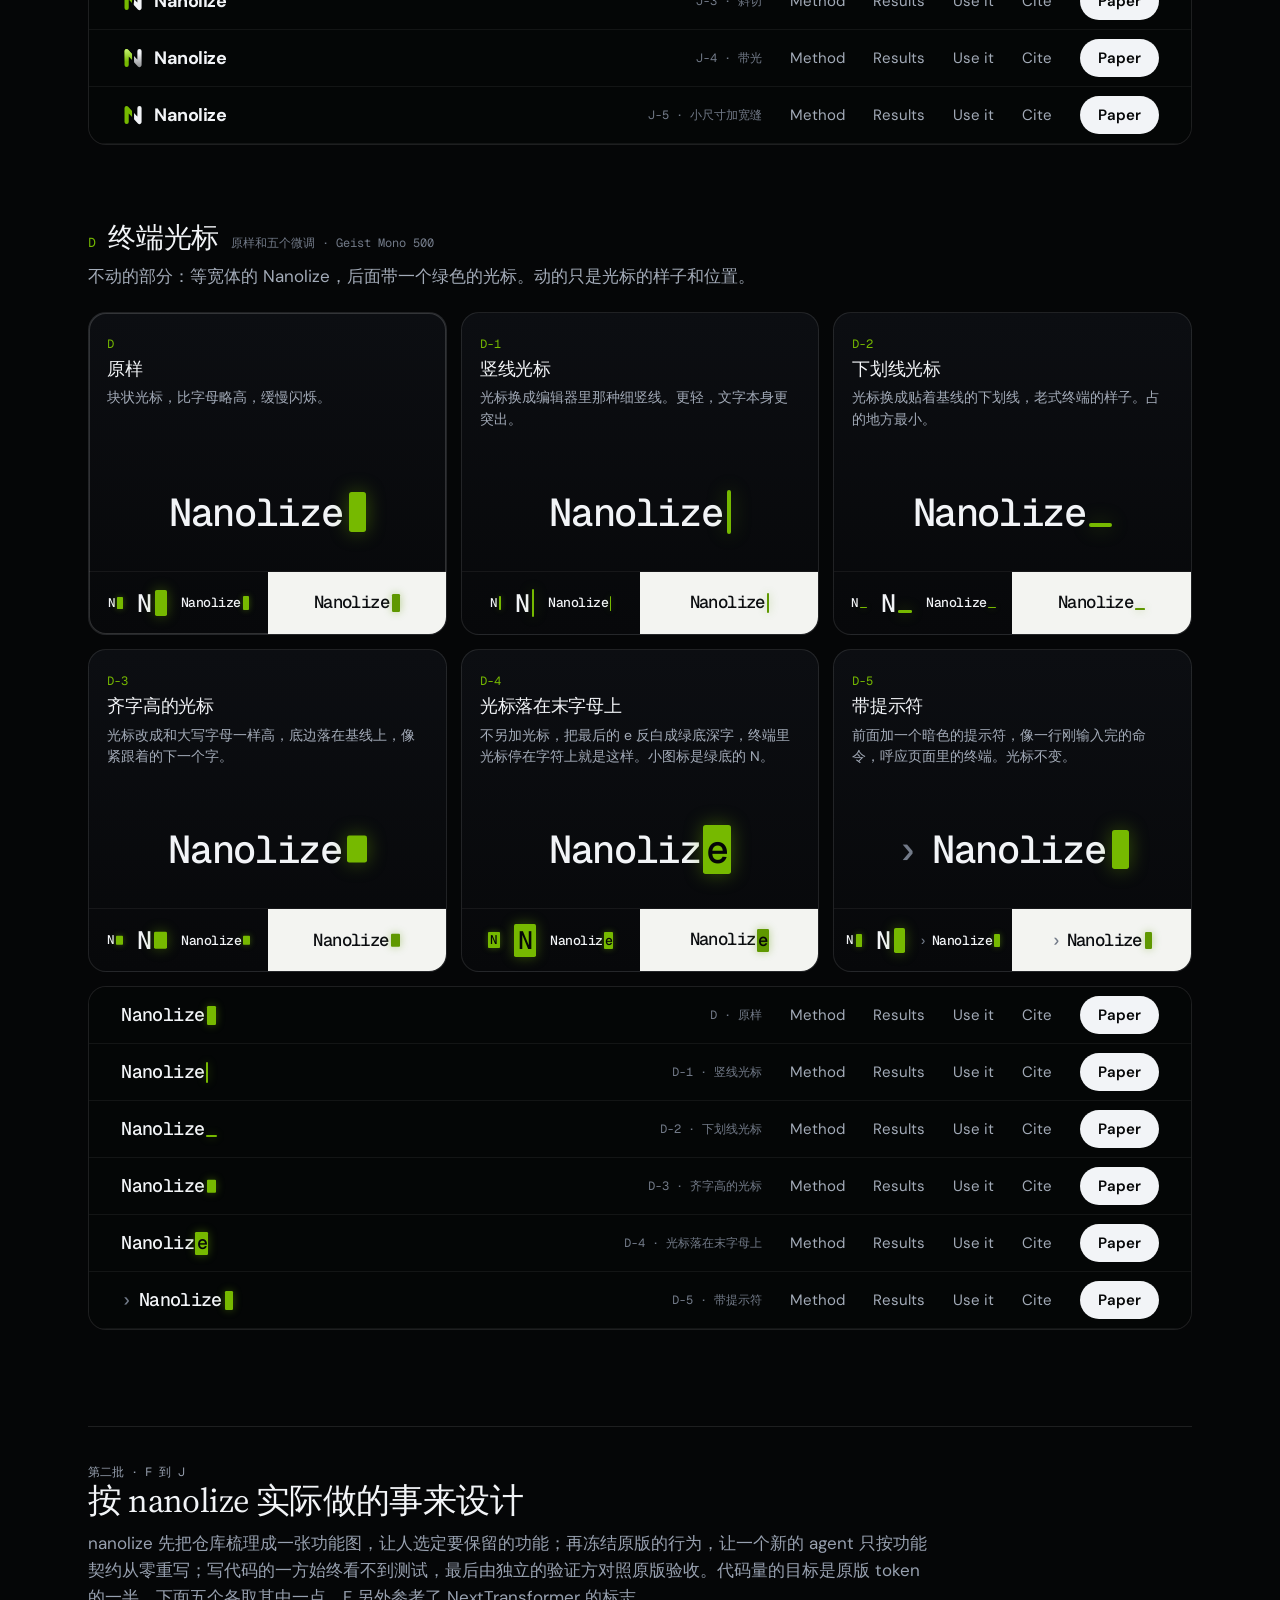
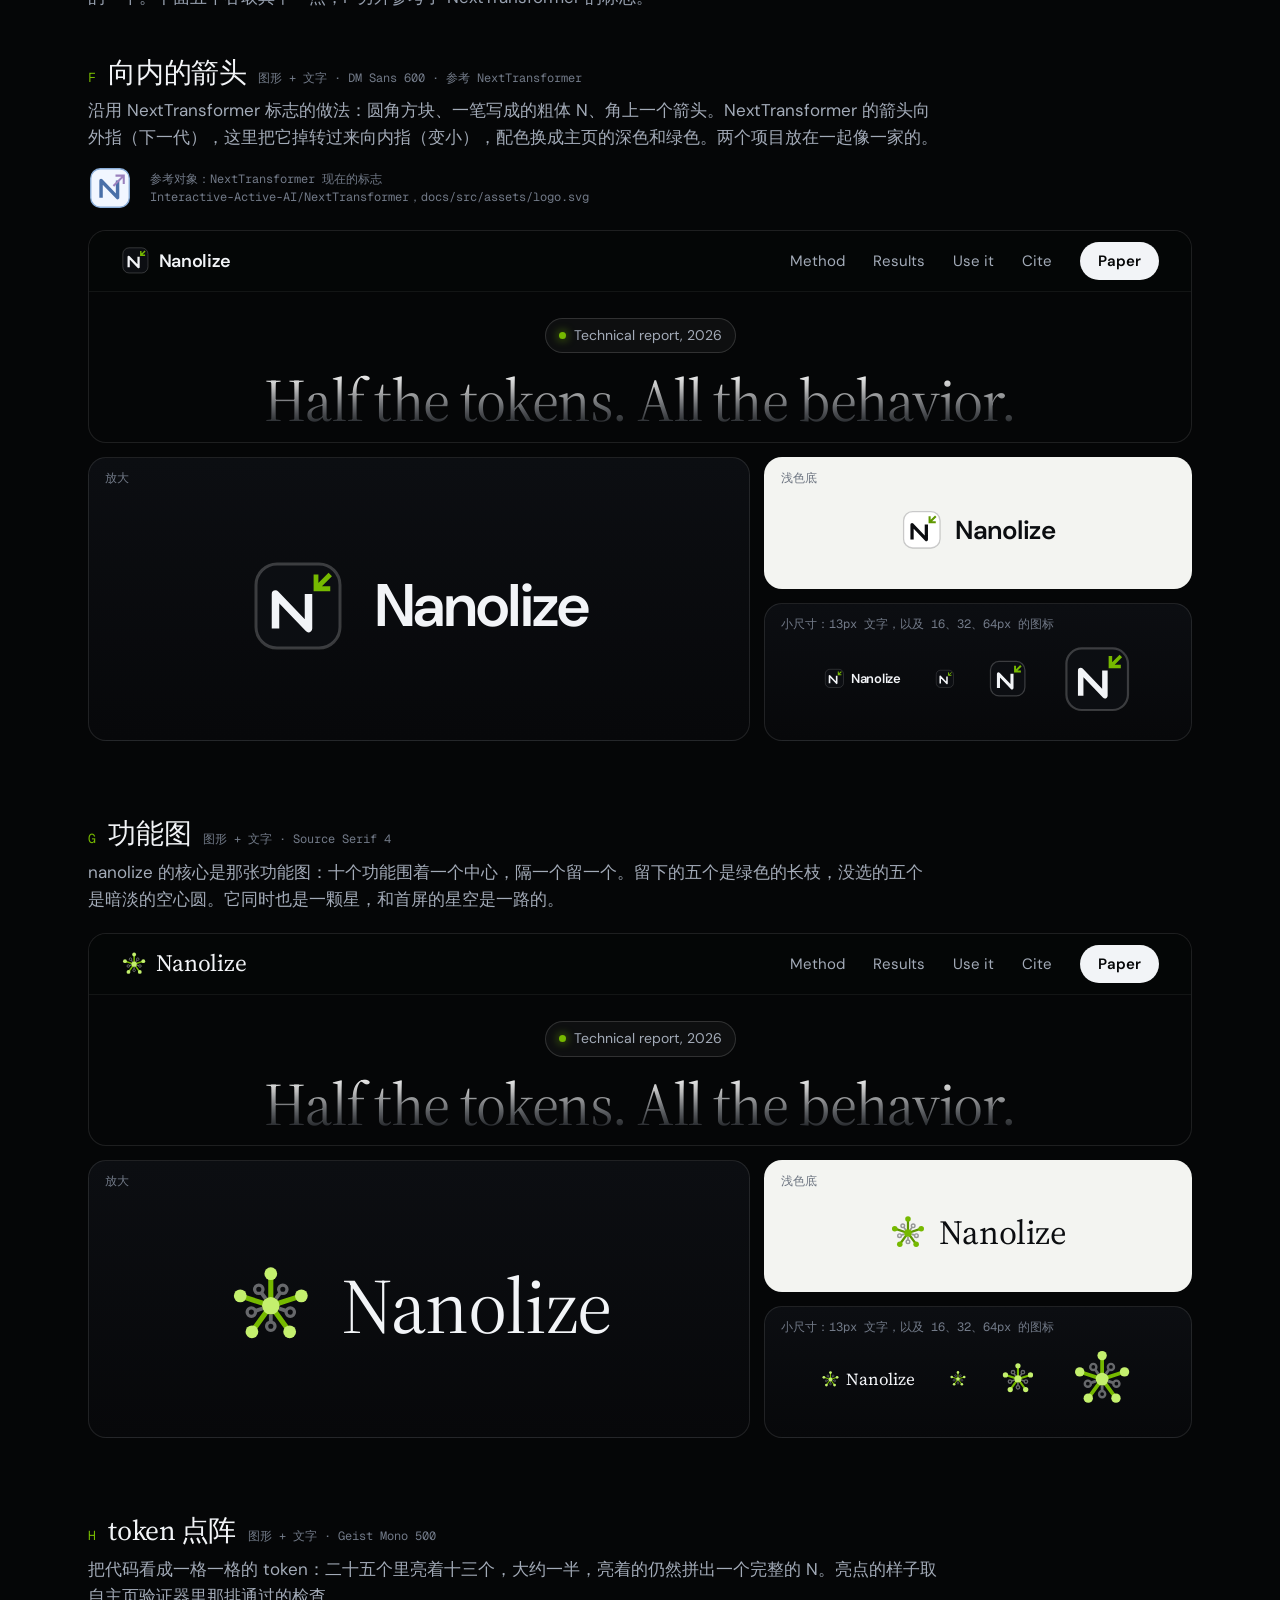
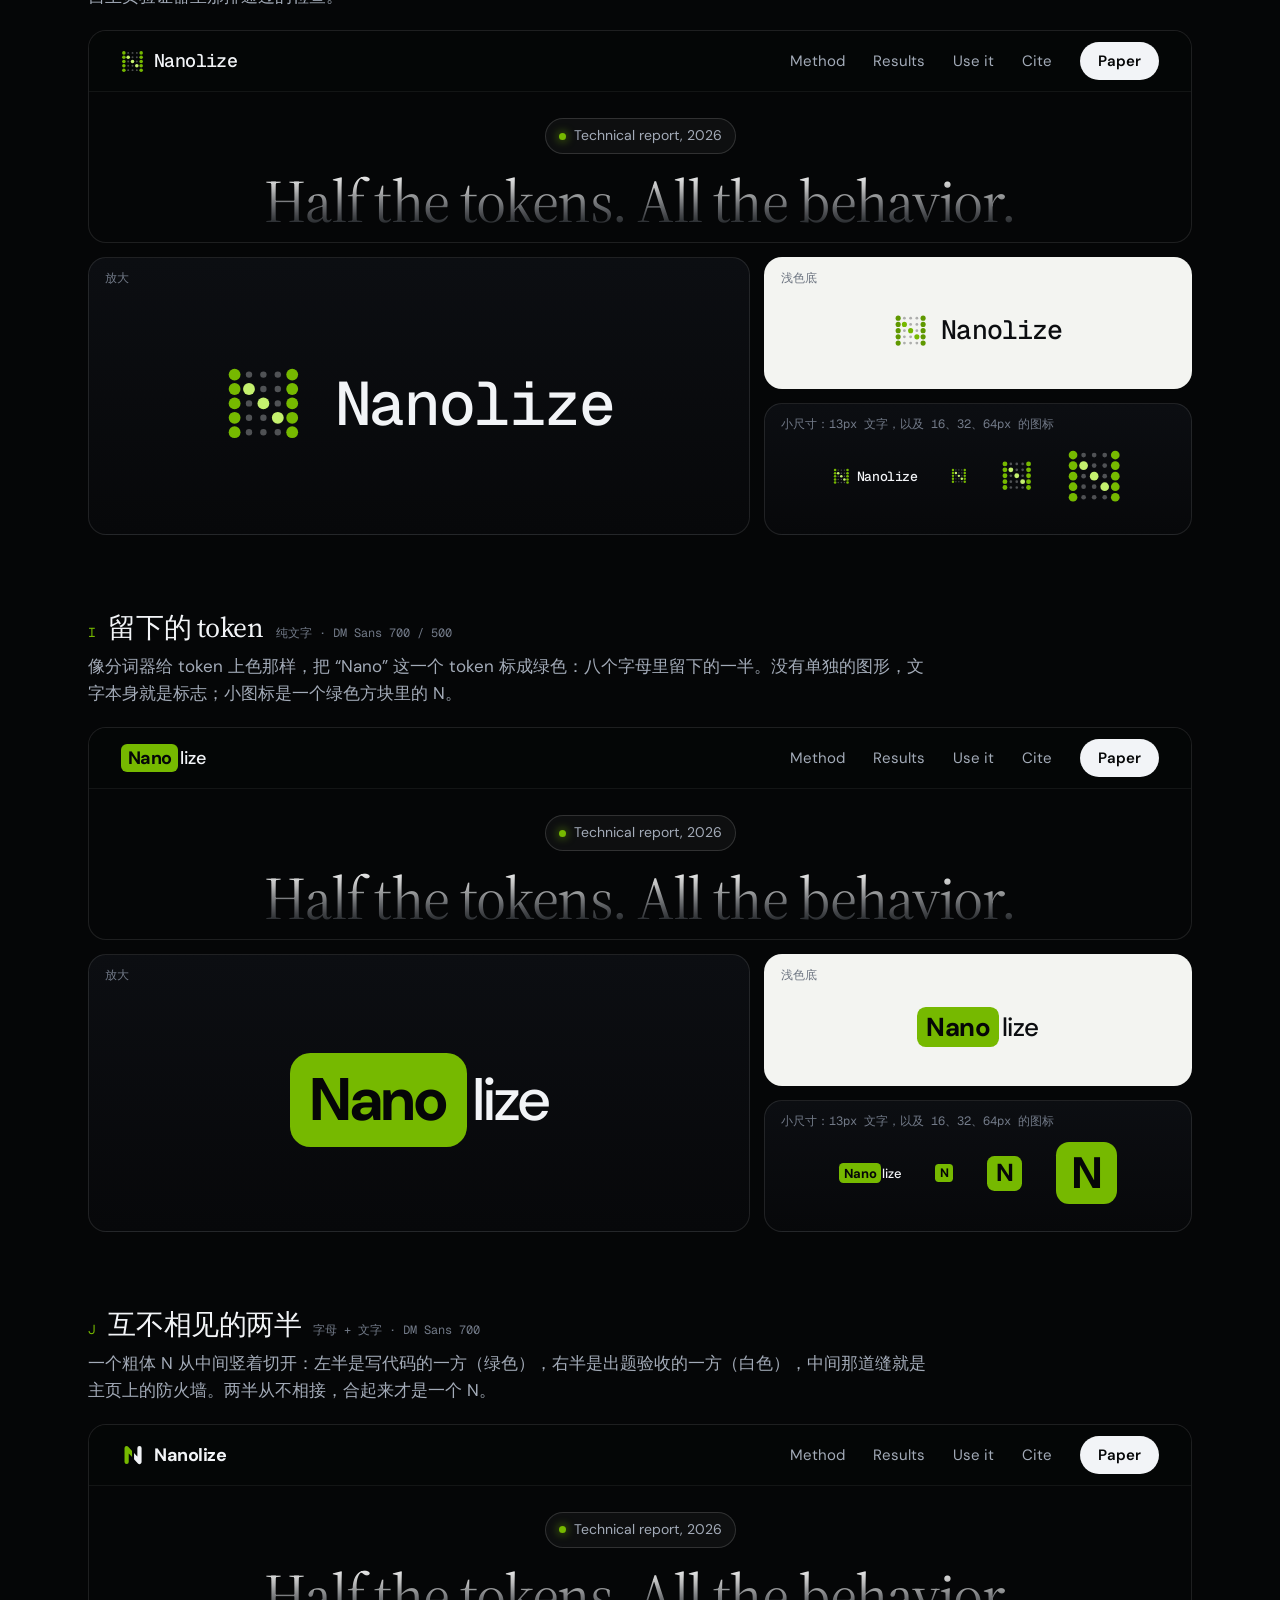
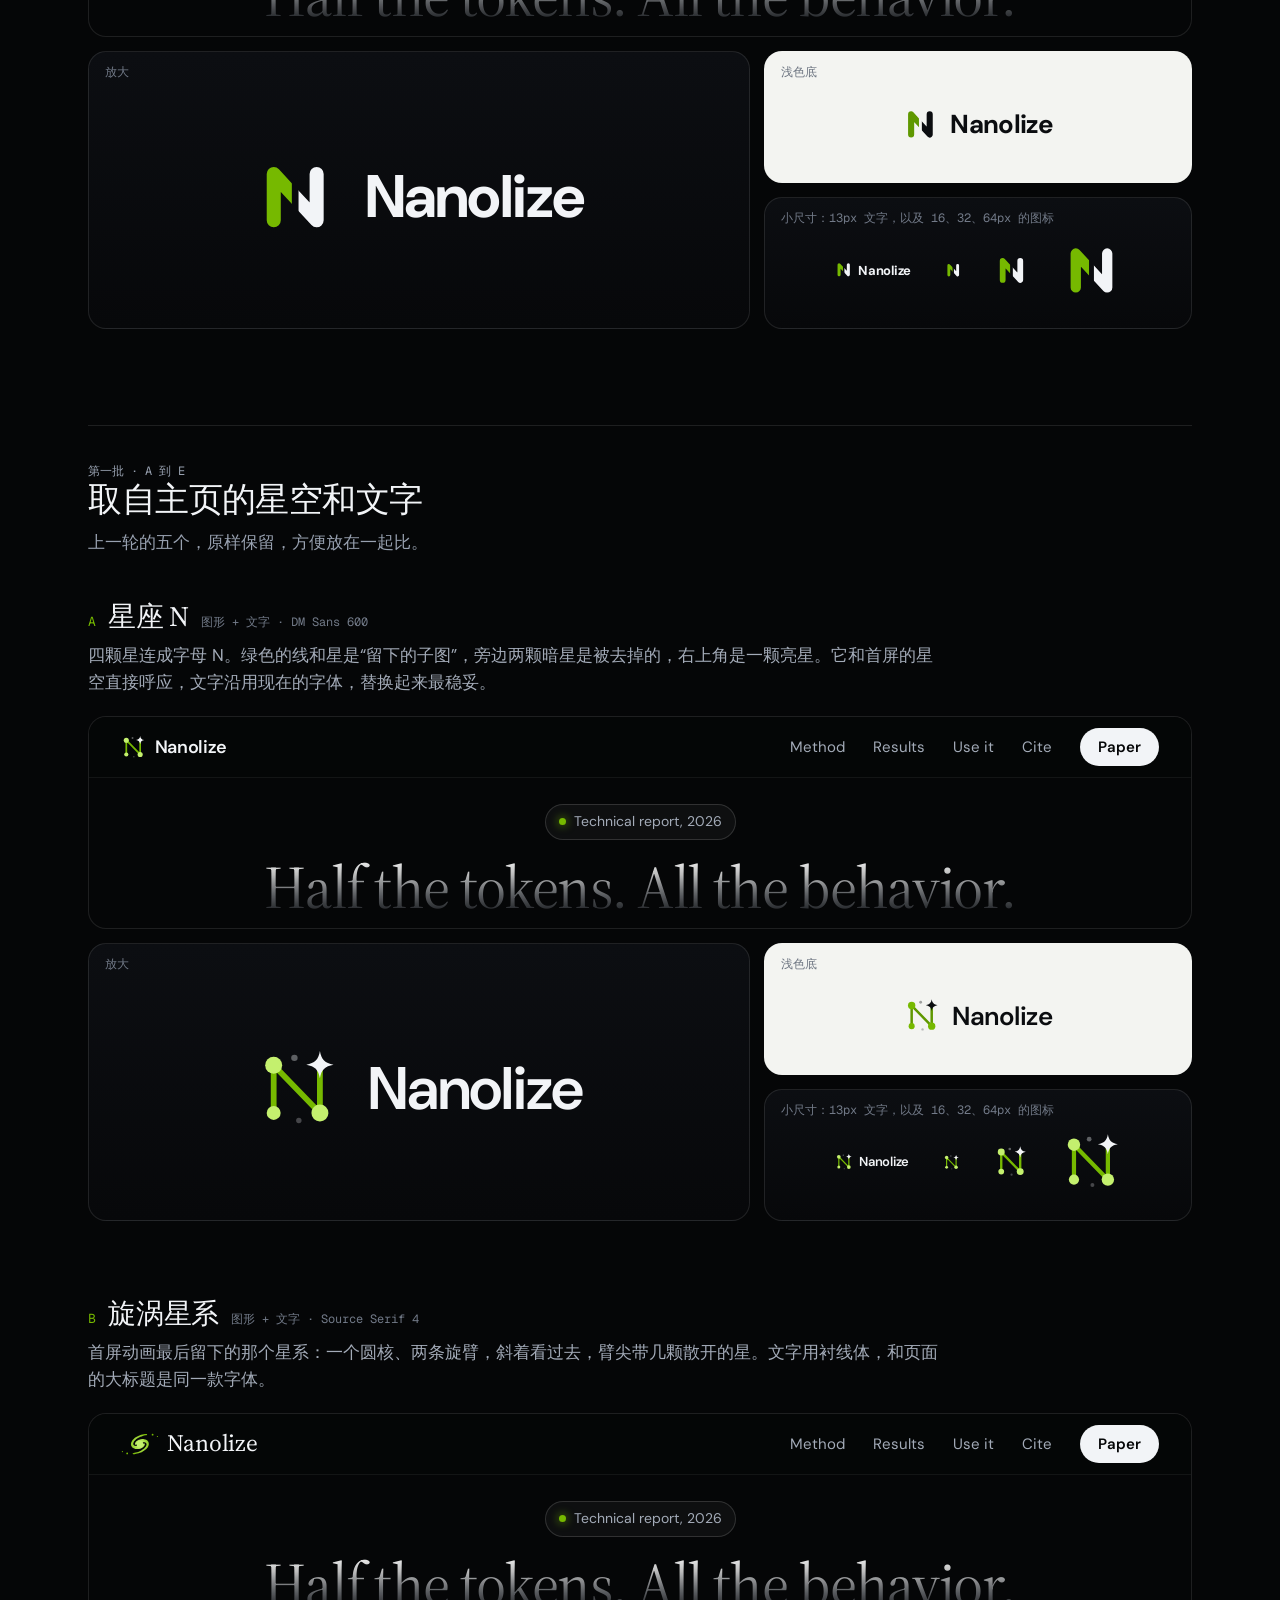
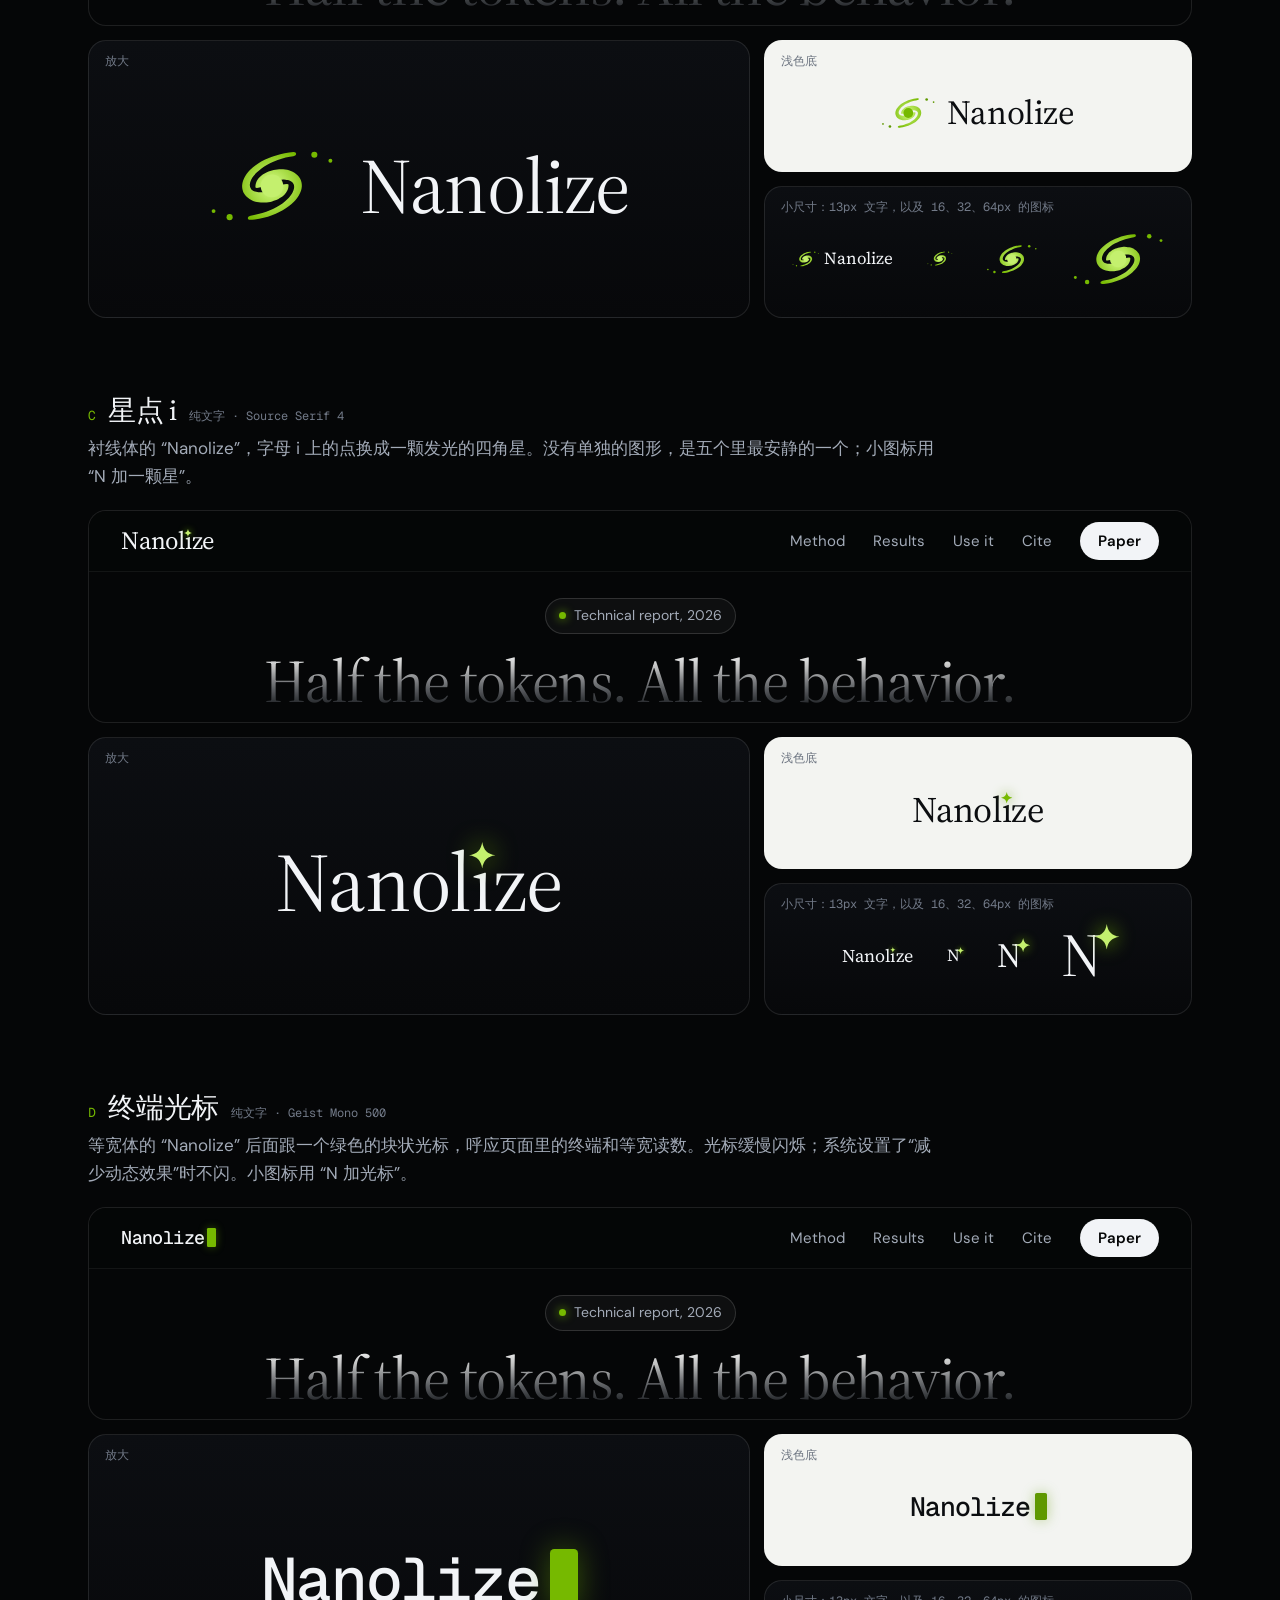
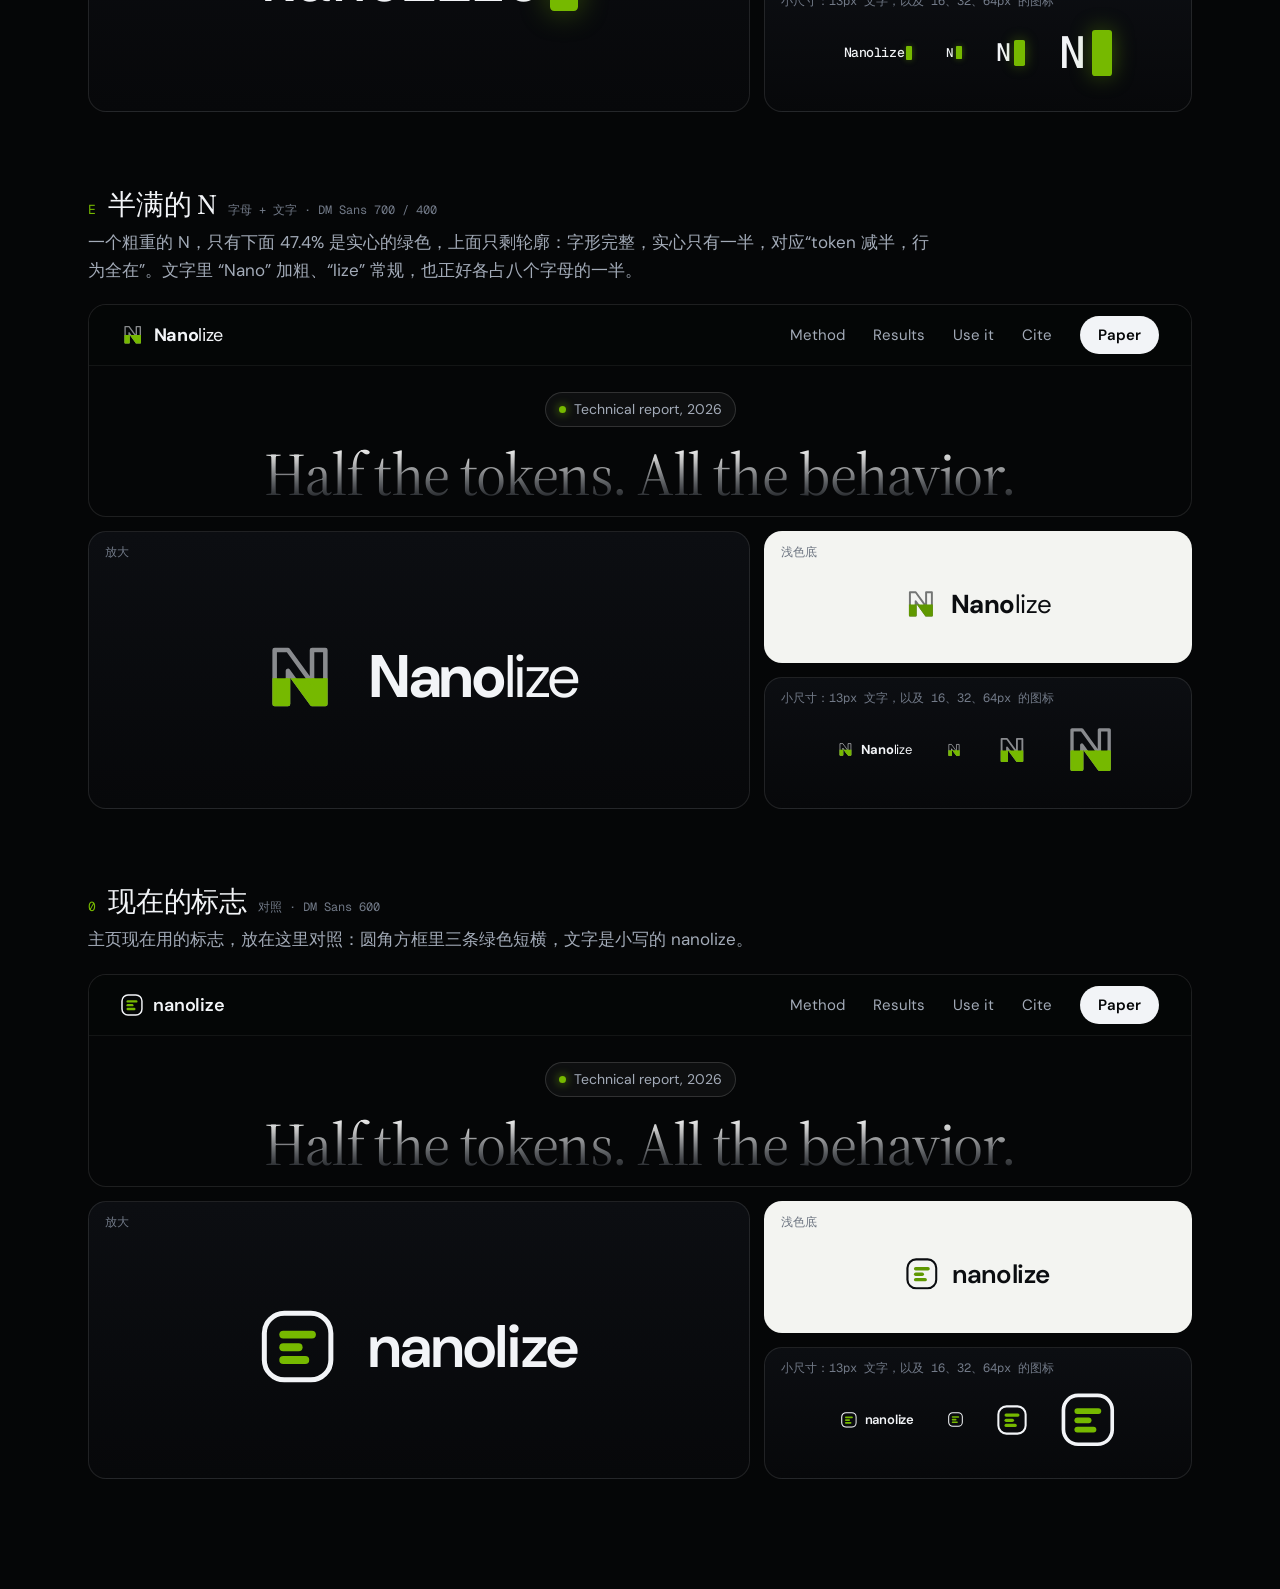
==== commit 20708c14: "Build of nanolize-homepage 7732f3b" ====
--- a/logo/index.html
+++ b/logo/index.html
@@ -64,7 +64,7 @@
 .show>.m{position:absolute;left:16px;top:11px}
 .show.big{min-height:278px}
 .show.big .mark{font-size:clamp(30px,5.2vw,60px)}
-.show.light{background:#F3F4F1;border-color:transparent;color:#0B0D10;--ink:#0B0D10;--green-f:#5F9800;--lime:#76B900;--g:95,152,0;--tile:#fff;--tile-line:rgba(11,13,16,.2)}
+.show.light,.on-light{background:#F3F4F1;border-color:transparent;color:#0B0D10;--ink:#0B0D10;--green-f:#5F9800;--lime:#76B900;--g:95,152,0;--tile:#fff;--tile-line:rgba(11,13,16,.2)}
 .show.light>.m{color:#6C7480}
 .show.light .mark{font-size:26px}
 .small{font-size:13px!important}
@@ -146,6 +146,52 @@
 .batch h2{font-family:var(--serif);font-weight:400;font-size:2.1rem;line-height:1.15;letter-spacing:-.018em}
 .batch p{margin-top:10px;max-width:50em;color:var(--ink-sub)}
 .batch+.cand{margin-top:44px}
+
+/* ============================== third batch: J and D, five small adjustments each ============================== */
+/* J-1 lighter; J-2 flat ends; J-3 a leaning cut; J-4 lit from above; J-5 a wider cut at small sizes */
+.lg-j1,.lg-j2,.lg-j3,.lg-j4,.lg-j5{gap:.48em}
+.lg-j1 .sym,.lg-j3 .sym,.lg-j4 .sym,.lg-j5 .sym{width:1.34em;height:1.34em}
+.lg-j2 .sym{width:1.3em;height:1.3em}
+.lg-j2 .wm,.lg-j3 .wm,.lg-j4 .wm,.lg-j5 .wm{font-weight:700;letter-spacing:-.025em}
+.lg-j1{gap:.46em}
+.lg-j1 .wm{font-weight:600;letter-spacing:-.022em}
+.lg-j5 .sym.s,.lg-j5.small .sym.l,.lg-j5.i16 .sym.l,.lg-j5.i32 .sym.l{display:none}
+.lg-j5.small .sym.s,.lg-j5.i16 .sym.s,.lg-j5.i32 .sym.s{display:block}
+
+/* D-1 a bar; D-2 an underscore; D-3 a block as tall as a capital; D-4 the last letter in reverse; D-5 a prompt in front */
+.lg-d1 .wm,.lg-d2 .wm,.lg-d3 .wm,.lg-d4 .wm,.lg-d5 .wm{font-family:var(--mono);font-weight:500;font-size:1.02em;letter-spacing:-.035em}
+.lg-d1 .cur,.lg-d2 .cur,.lg-d3 .cur,.lg-d5 .cur{display:block;background:var(--green-f);box-shadow:0 0 .5em rgba(var(--g),.42);animation:cur 1.25s steps(1,end) infinite}
+.lg-d1{gap:.11em} .lg-d1 .cur{width:.11em;height:1.14em;border-radius:.055em}
+.lg-d2{gap:.1em} .lg-d2 .cur{align-self:flex-end;width:.6em;height:.115em;margin-bottom:.115em;border-radius:.05em}
+.lg-d3{gap:.15em} .lg-d3 .cur{width:.52em;height:.725em;border-radius:.06em;transform:translateY(-.012em)}
+.lg-d4{gap:0}
+.lg-d4 .inv{display:inline-block;margin-left:.07em;padding:.13em .075em .15em;border-radius:.07em;background:var(--green-f);color:#050607;box-shadow:0 0 .5em rgba(var(--g),.42);animation:inv 1.25s steps(1,end) infinite}
+.ico.lg-d4 .inv{margin:0;padding:.13em .16em .15em}
+@keyframes inv{58%{background:transparent;color:inherit;box-shadow:none}}
+.lg-d5{gap:.17em} .lg-d5 .cur{width:.46em;height:1.04em;border-radius:.07em}
+.lg-d5 .pr{margin-right:.2em;color:var(--ink-3);font-family:var(--mono);font-weight:500;font-size:1.02em}
+@media (prefers-reduced-motion: reduce){.lg-d1 .cur,.lg-d2 .cur,.lg-d3 .cur,.lg-d5 .cur,.lg-d4 .inv{animation:none}}
+
+/* how the adjustments are shown: the unchanged mark and its five adjustments, each as one card, then all six in the top bar */
+.vgrid{display:grid;grid-template-columns:repeat(3,minmax(0,1fr));gap:14px;margin-top:22px}
+.v{display:flex;flex-direction:column;border:1px solid var(--line);border-radius:18px;background:var(--card);overflow:hidden;min-width:0}
+.v.base{box-shadow:inset 0 0 0 1px rgba(var(--hi),.16)}
+.v header{padding:16px 18px 0}
+.v header b{font-family:var(--mono);font-weight:400;font-size:.75rem;color:var(--green)}
+.v header h3{font-weight:500;font-size:1.125rem;line-height:1.3;letter-spacing:-.015em;margin:2px 0 0}
+.v header p{margin-top:6px;min-height:4.7em;font-size:.875rem;line-height:1.55;color:var(--ink-2)}
+.v .big{display:grid;place-items:center;flex:1;min-height:118px;padding:12px}
+.v .big .mark{font-size:clamp(26px,3vw,38px)}
+.v .at{display:grid;grid-template-columns:minmax(0,1fr) minmax(0,1fr);border-top:1px solid var(--line-2)}
+.v .at>div{display:flex;align-items:center;justify-content:center;gap:14px;min-height:62px;padding:10px 8px;min-width:0}
+.v .at .mark{font-size:17px}
+.stack{margin-top:14px}
+.stack .bar+.bar{border-top:0}
+.stack .bar .wrap{min-height:56px}
+.stack .bar .mark{margin-right:auto}
+.stack .bar .m{white-space:nowrap}
+@media (max-width:980px){.vgrid{grid-template-columns:repeat(2,minmax(0,1fr))}}
+@media (max-width:640px){.vgrid{grid-template-columns:minmax(0,1fr)}.v header p{min-height:0}.stack .bar .m{display:none}}
 </style>
 </head>
 <body>
@@ -190,6 +236,40 @@
     <path d="M5.6 18.9V5.1l12.8 13.8V5.1" clip-path="url(#c-jr)" style="fill:none;stroke:currentColor;stroke-width:4.2;stroke-linejoin:round;stroke-linecap:round"/>
   </symbol>
 
+  <!-- ===== third batch: J with one or two things changed at a time ===== -->
+  <!-- J-1: a lighter stroke (3.4 for 4.2) -->
+  <symbol id="s-j1" viewBox="0 0 24 24">
+    <defs><clipPath id="c-j1l"><rect x="0" y="0" width="11.1" height="24"/></clipPath><clipPath id="c-j1r"><rect x="12.9" y="0" width="11.1" height="24"/></clipPath></defs>
+    <path d="M5.3 19.2V4.8l13.4 14.4V4.8" clip-path="url(#c-j1l)" style="fill:none;stroke:var(--green-f);stroke-width:3.4;stroke-linejoin:round;stroke-linecap:round"/><path d="M5.3 19.2V4.8l13.4 14.4V4.8" clip-path="url(#c-j1r)" style="fill:none;stroke:currentColor;stroke-width:3.4;stroke-linejoin:round;stroke-linecap:round"/>
+  </symbol>
+  <!-- J-2: flat ends and corners barely rounded -->
+  <symbol id="s-j2" viewBox="0 0 24 24">
+    <defs><clipPath id="c-j2l"><rect x="0" y="0" width="11.05" height="24"/></clipPath><clipPath id="c-j2r"><rect x="12.95" y="0" width="11.05" height="24"/></clipPath></defs>
+    <path d="M4.5 20V4h3.9l7.2 10.1V4h3.9v16h-3.9L8.4 9.9V20z" clip-path="url(#c-j2l)" style="fill:var(--green-f);stroke:var(--green-f);stroke-width:.9;stroke-linejoin:round"/>
+    <path d="M4.5 20V4h3.9l7.2 10.1V4h3.9v16h-3.9L8.4 9.9V20z" clip-path="url(#c-j2r)" style="fill:currentColor;stroke:currentColor;stroke-width:.9;stroke-linejoin:round"/>
+  </symbol>
+  <!-- J-3: the cut leans forward by seven degrees -->
+  <symbol id="s-j3" viewBox="0 0 24 24">
+    <defs><clipPath id="c-j3l"><path d="M0 0H12.5L9.5 24H0Z"/></clipPath><clipPath id="c-j3r"><path d="M14.5 0H24V24H11.5Z"/></clipPath></defs>
+    <path d="M5.6 18.9V5.1l12.8 13.8V5.1" clip-path="url(#c-j3l)" style="fill:none;stroke:var(--green-f);stroke-width:4.2;stroke-linejoin:round;stroke-linecap:round"/><path d="M5.6 18.9V5.1l12.8 13.8V5.1" clip-path="url(#c-j3r)" style="fill:none;stroke:currentColor;stroke-width:4.2;stroke-linejoin:round;stroke-linecap:round"/>
+  </symbol>
+  <!-- J-4: each half lit from above: light green into the green, white into pale gray -->
+  <symbol id="s-j4" viewBox="0 0 24 24">
+    <!-- the light is in two masks, so the colours under it still follow the ground the mark stands on -->
+    <defs><clipPath id="c-j4l"><rect x="0" y="0" width="11" height="24"/></clipPath><clipPath id="c-j4r"><rect x="13" y="0" width="11" height="24"/></clipPath>
+      <linearGradient id="g-j4a" gradientUnits="userSpaceOnUse" x1="0" y1="3.5" x2="0" y2="20.5"><stop offset="0" stop-color="#fff"/><stop offset=".72" stop-color="#fff" stop-opacity="0"/></linearGradient>
+      <linearGradient id="g-j4b" gradientUnits="userSpaceOnUse" x1="0" y1="3.5" x2="0" y2="20.5"><stop offset=".22" stop-color="#fff"/><stop offset="1" stop-color="#fff" stop-opacity=".6"/></linearGradient>
+      <mask id="m-j4a" maskUnits="userSpaceOnUse" x="0" y="0" width="24" height="24"><rect width="24" height="24" fill="url(#g-j4a)"/></mask>
+      <mask id="m-j4b" maskUnits="userSpaceOnUse" x="0" y="0" width="24" height="24"><rect width="24" height="24" fill="url(#g-j4b)"/></mask></defs>
+    <g clip-path="url(#c-j4l)"><path d="M5.6 18.9V5.1l12.8 13.8V5.1" style="fill:none;stroke:var(--green-f);stroke-width:4.2;stroke-linejoin:round;stroke-linecap:round"/><path d="M5.6 18.9V5.1l12.8 13.8V5.1" mask="url(#m-j4a)" style="fill:none;stroke:var(--lime);stroke-width:4.2;stroke-linejoin:round;stroke-linecap:round"/></g>
+    <g clip-path="url(#c-j4r)" mask="url(#m-j4b)"><path d="M5.6 18.9V5.1l12.8 13.8V5.1" style="fill:none;stroke:currentColor;stroke-width:4.2;stroke-linejoin:round;stroke-linecap:round"/></g>
+  </symbol>
+  <!-- J-5: as J when large; this one, with a wider cut and a heavier stroke, takes its place under 32px -->
+  <symbol id="s-j5s" viewBox="0 0 24 24">
+    <defs><clipPath id="c-j5l"><rect x="0" y="0" width="10.3" height="24"/></clipPath><clipPath id="c-j5r"><rect x="13.7" y="0" width="10.3" height="24"/></clipPath></defs>
+    <path d="M5.8 18.7V5.3l12.4 13.4V5.3" clip-path="url(#c-j5l)" style="fill:none;stroke:var(--green-f);stroke-width:4.7;stroke-linejoin:round;stroke-linecap:round"/><path d="M5.8 18.7V5.3l12.4 13.4V5.3" clip-path="url(#c-j5r)" style="fill:none;stroke:currentColor;stroke-width:4.7;stroke-linejoin:round;stroke-linecap:round"/>
+  </symbol>
+
   <!-- the four-pointed star that stands in for the dot of the i (C) -->
   <symbol id="s-star" viewBox="0 0 10 10"><path d="M5 0c.5 3.1 1.9 4.5 5 5-3.1.5-4.5 1.9-5 5-.5-3.1-1.9-4.5-5-5 3.1-.5 4.5-1.9 5-5z"/></symbol>
 
@@ -205,11 +285,31 @@
   <header class="top">
     <p class="m">nanolize homepage · 左上角的标志 · 10 个候选</p>
     <h1>Nanolize 标志候选</h1>
-    <p>十个方向不同的标志，文字都是 “Nanolize”，字体和颜色都取自主页本身。新的一批（F 到 J）在前，上一轮的五个（A 到 E）在后。每个候选依次放在主页的导航条里、放大、放在浅色底上，并缩到小图标的尺寸。主页还没有改动，选定之后再替换。</p>
+    <p>十个方向不同的标志，文字都是 “Nanolize”，字体和颜色都取自主页本身。最前面是选中的 J 和 D 各五个微调版，然后是 F 到 J，最后是 A 到 E。每个候选依次放在主页的导航条里、放大、放在浅色底上，并缩到小图标的尺寸。主页还没有改动，选定之后再替换。</p>
     <nav class="jump" aria-label="候选">
-      <a href="#f"><b>F</b>向内的箭头</a><a href="#g"><b>G</b>功能图</a><a href="#h"><b>H</b>token 点阵</a><a href="#i"><b>I</b>留下的 token</a><a href="#j"><b>J</b>互不相见的两半</a><a href="#a"><b>A</b>星座 N</a><a href="#b"><b>B</b>旋涡星系</a><a href="#c"><b>C</b>星点 i</a><a href="#d"><b>D</b>终端光标</a><a href="#e"><b>E</b>半满的 N</a><a href="#now"><b>0</b>现在的标志</a>
+      <a href="#jx"><b>J×5</b>J 的微调</a><a href="#dx"><b>D×5</b>D 的微调</a><a href="#f"><b>F</b>向内的箭头</a><a href="#g"><b>G</b>功能图</a><a href="#h"><b>H</b>token 点阵</a><a href="#i"><b>I</b>留下的 token</a><a href="#j"><b>J</b>互不相见的两半</a><a href="#a"><b>A</b>星座 N</a><a href="#b"><b>B</b>旋涡星系</a><a href="#c"><b>C</b>星点 i</a><a href="#d"><b>D</b>终端光标</a><a href="#e"><b>E</b>半满的 N</a><a href="#now"><b>0</b>现在的标志</a>
     </nav>
   </header>
+
+  <div class="batch" id="batch3" style="margin-top:72px">
+    <p class="m">第三批 · J 和 D 的微调</p>
+    <h2>大样不动，每次只改一两处</h2>
+    <p>选中的两个方向各做五个微调版。每张卡片写明相对原样改了什么；第一张是原样，放在一起比。卡片下面把六个依次放进主页的导航条，那是它们真正要待的地方。</p>
+  </div>
+
+  <section class="cand" id="jx" style="margin-top:44px">
+    <h2><b>J</b>互不相见的两半<span>原样和五个微调 · DM Sans</span></h2>
+    <p class="why">不动的部分：一个粗体 N 从中间切开，左半是绿色，右半是白色，右边接粗体的 Nanolize。</p>
+    <div class="vgrid" data-variants="j"></div>
+    <div class="frame stack" data-bars="j"></div>
+  </section>
+
+  <section class="cand" id="dx">
+    <h2><b>D</b>终端光标<span>原样和五个微调 · Geist Mono 500</span></h2>
+    <p class="why">不动的部分：等宽体的 Nanolize，后面带一个绿色的光标。动的只是光标的样子和位置。</p>
+    <div class="vgrid" data-variants="d"></div>
+    <div class="frame stack" data-bars="d"></div>
+  </section>
 
   <div class="batch" id="batch2">
     <p class="m">第二批 · F 到 J</p>
@@ -313,6 +413,27 @@
 
 <template id="mark-j"><a class="mark lg-j" href="#j" aria-label="Nanolize"><svg class="sym" aria-hidden="true"><use href="#s-j"/></svg><span class="wm">Nanolize</span></a></template>
 <template id="ico-j"><span class="ico lg-j"><svg class="sym" aria-hidden="true"><use href="#s-j"/></svg></span></template>
+
+<template id="mark-j1"><a class="mark lg-j1" href="#j1" aria-label="Nanolize"><svg class="sym" aria-hidden="true"><use href="#s-j1"/></svg><span class="wm">Nanolize</span></a></template>
+<template id="ico-j1"><span class="ico lg-j1"><svg class="sym" aria-hidden="true"><use href="#s-j1"/></svg></span></template>
+<template id="mark-j2"><a class="mark lg-j2" href="#j2" aria-label="Nanolize"><svg class="sym" aria-hidden="true"><use href="#s-j2"/></svg><span class="wm">Nanolize</span></a></template>
+<template id="ico-j2"><span class="ico lg-j2"><svg class="sym" aria-hidden="true"><use href="#s-j2"/></svg></span></template>
+<template id="mark-j3"><a class="mark lg-j3" href="#j3" aria-label="Nanolize"><svg class="sym" aria-hidden="true"><use href="#s-j3"/></svg><span class="wm">Nanolize</span></a></template>
+<template id="ico-j3"><span class="ico lg-j3"><svg class="sym" aria-hidden="true"><use href="#s-j3"/></svg></span></template>
+<template id="mark-j4"><a class="mark lg-j4" href="#j4" aria-label="Nanolize"><svg class="sym" aria-hidden="true"><use href="#s-j4"/></svg><span class="wm">Nanolize</span></a></template>
+<template id="ico-j4"><span class="ico lg-j4"><svg class="sym" aria-hidden="true"><use href="#s-j4"/></svg></span></template>
+<template id="mark-j5"><a class="mark lg-j5" href="#j5" aria-label="Nanolize"><svg class="sym l" aria-hidden="true"><use href="#s-j"/></svg><svg class="sym s" aria-hidden="true"><use href="#s-j5s"/></svg><span class="wm">Nanolize</span></a></template>
+<template id="ico-j5"><span class="ico lg-j5"><svg class="sym l" aria-hidden="true"><use href="#s-j"/></svg><svg class="sym s" aria-hidden="true"><use href="#s-j5s"/></svg></span></template>
+<template id="mark-d1"><a class="mark lg-d1" href="#d1" aria-label="Nanolize"><span class="wm">Nanolize</span><i class="cur" aria-hidden="true"></i></a></template>
+<template id="ico-d1"><span class="ico lg-d1"><span class="wm" aria-hidden="true">N</span><i class="cur"></i></span></template>
+<template id="mark-d2"><a class="mark lg-d2" href="#d2" aria-label="Nanolize"><span class="wm">Nanolize</span><i class="cur" aria-hidden="true"></i></a></template>
+<template id="ico-d2"><span class="ico lg-d2"><span class="wm" aria-hidden="true">N</span><i class="cur"></i></span></template>
+<template id="mark-d3"><a class="mark lg-d3" href="#d3" aria-label="Nanolize"><span class="wm">Nanolize</span><i class="cur" aria-hidden="true"></i></a></template>
+<template id="ico-d3"><span class="ico lg-d3"><span class="wm" aria-hidden="true">N</span><i class="cur"></i></span></template>
+<template id="mark-d4"><a class="mark lg-d4" href="#d4" aria-label="Nanolize"><span class="wm" aria-hidden="true">Nanoliz<span class="inv">e</span></span></a></template>
+<template id="ico-d4"><span class="ico lg-d4"><span class="wm" aria-hidden="true"><span class="inv">N</span></span></span></template>
+<template id="mark-d5"><a class="mark lg-d5" href="#d5" aria-label="Nanolize"><span class="pr" aria-hidden="true">›</span><span class="wm">Nanolize</span><i class="cur" aria-hidden="true"></i></a></template>
+<template id="ico-d5"><span class="ico lg-d5"><span class="wm" aria-hidden="true">N</span><i class="cur"></i></span></template>
 
 <!-- how each candidate is shown -->
 <template id="showing">
@@ -340,6 +461,35 @@
     slot.replaceWith(el);
   }
 }
+
+/* the third batch: the unchanged mark and its five adjustments */
+const VARIANTS = {
+  j: [['j', 'J', '原样', '笔画粗 4.2，两端是圆头，缝是竖直的，文字用 700 的字重。'],
+      ['j1', 'J-1', '轻一档', '笔画从 4.2 减到 3.4，文字从 700 降到 600。整体轻了一档，和页面上的细线、衬线标题更合。'],
+      ['j2', 'J-2', '平头', '笔画两端改成平的，转角只留很小的圆角。字形更硬朗，上下正好顶齐。'],
+      ['j3', 'J-3', '斜切', '缝不再竖直，向前倾 7 度，两半像是错身而过。缝宽和字形都不变。'],
+      ['j4', 'J-4', '带光', '两半都是上亮下暗：左半由浅绿过渡到 NVIDIA 绿，右半由白渐渐变淡，像从上方打了一束光。形状不变。'],
+      ['j5', 'J-5', '小尺寸加宽缝', '大尺寸和原样完全一样。缩到 32px 以下换成缝更宽、笔画略粗的一版，做图标时两半仍分得开。']],
+  d: [['d', 'D', '原样', '块状光标，比字母略高，缓慢闪烁。'],
+      ['d1', 'D-1', '竖线光标', '光标换成编辑器里那种细竖线。更轻，文字本身更突出。'],
+      ['d2', 'D-2', '下划线光标', '光标换成贴着基线的下划线，老式终端的样子。占的地方最小。'],
+      ['d3', 'D-3', '齐字高的光标', '光标改成和大写字母一样高，底边落在基线上，像紧跟着的下一个字。'],
+      ['d4', 'D-4', '光标落在末字母上', '不另加光标，把最后的 e 反白成绿底深字，终端里光标停在字符上就是这样。小图标是绿底的 N。'],
+      ['d5', 'D-5', '带提示符', '前面加一个暗色的提示符，像一行刚输入完的命令，呼应页面里的终端。光标不变。']],
+};
+const stamp = (kind, id, size) => { const el = document.getElementById(kind + '-' + id).content.firstElementChild.cloneNode(true); if (size) el.classList.add(size); return el; };
+for (const grid of document.querySelectorAll('[data-variants]')) for (const [id, tag, name, note] of VARIANTS[grid.dataset.variants]) {
+  const card = document.createElement('article'); card.className = 'v' + (id.length === 1 ? ' base' : ''); card.id = id.length === 1 ? '' : id;
+  card.innerHTML = `<header><b>${tag}</b><h3>${name}</h3><p>${note}</p></header><div class="big"></div><div class="at"><div class="dk"></div><div class="on-light"></div></div>`;
+  card.querySelector('.big').append(stamp('mark', id));
+  card.querySelector('.dk').append(stamp('ico', id, 'i16'), stamp('ico', id, 'i32'), stamp('mark', id, 'small'));
+  card.querySelector('.on-light').append(stamp('mark', id));
+  if (!card.id) card.removeAttribute('id'); grid.append(card);
+}
+for (const box of document.querySelectorAll('[data-bars]')) for (const [id, tag, name] of VARIANTS[box.dataset.bars]) {
+  const bar = document.createElement('div'); bar.className = 'bar'; bar.innerHTML = `<div class="wrap"><span class="m">${tag} · ${name}</span><nav aria-hidden="true"><span>Method</span><span>Results</span><span>Use it</span><span>Cite</span></nav><span class="btn" aria-hidden="true">Paper</span></div>`;
+  bar.querySelector('.wrap').prepend(stamp('mark', id)); box.append(bar);
+}
 </script>
 </body>
 </html>
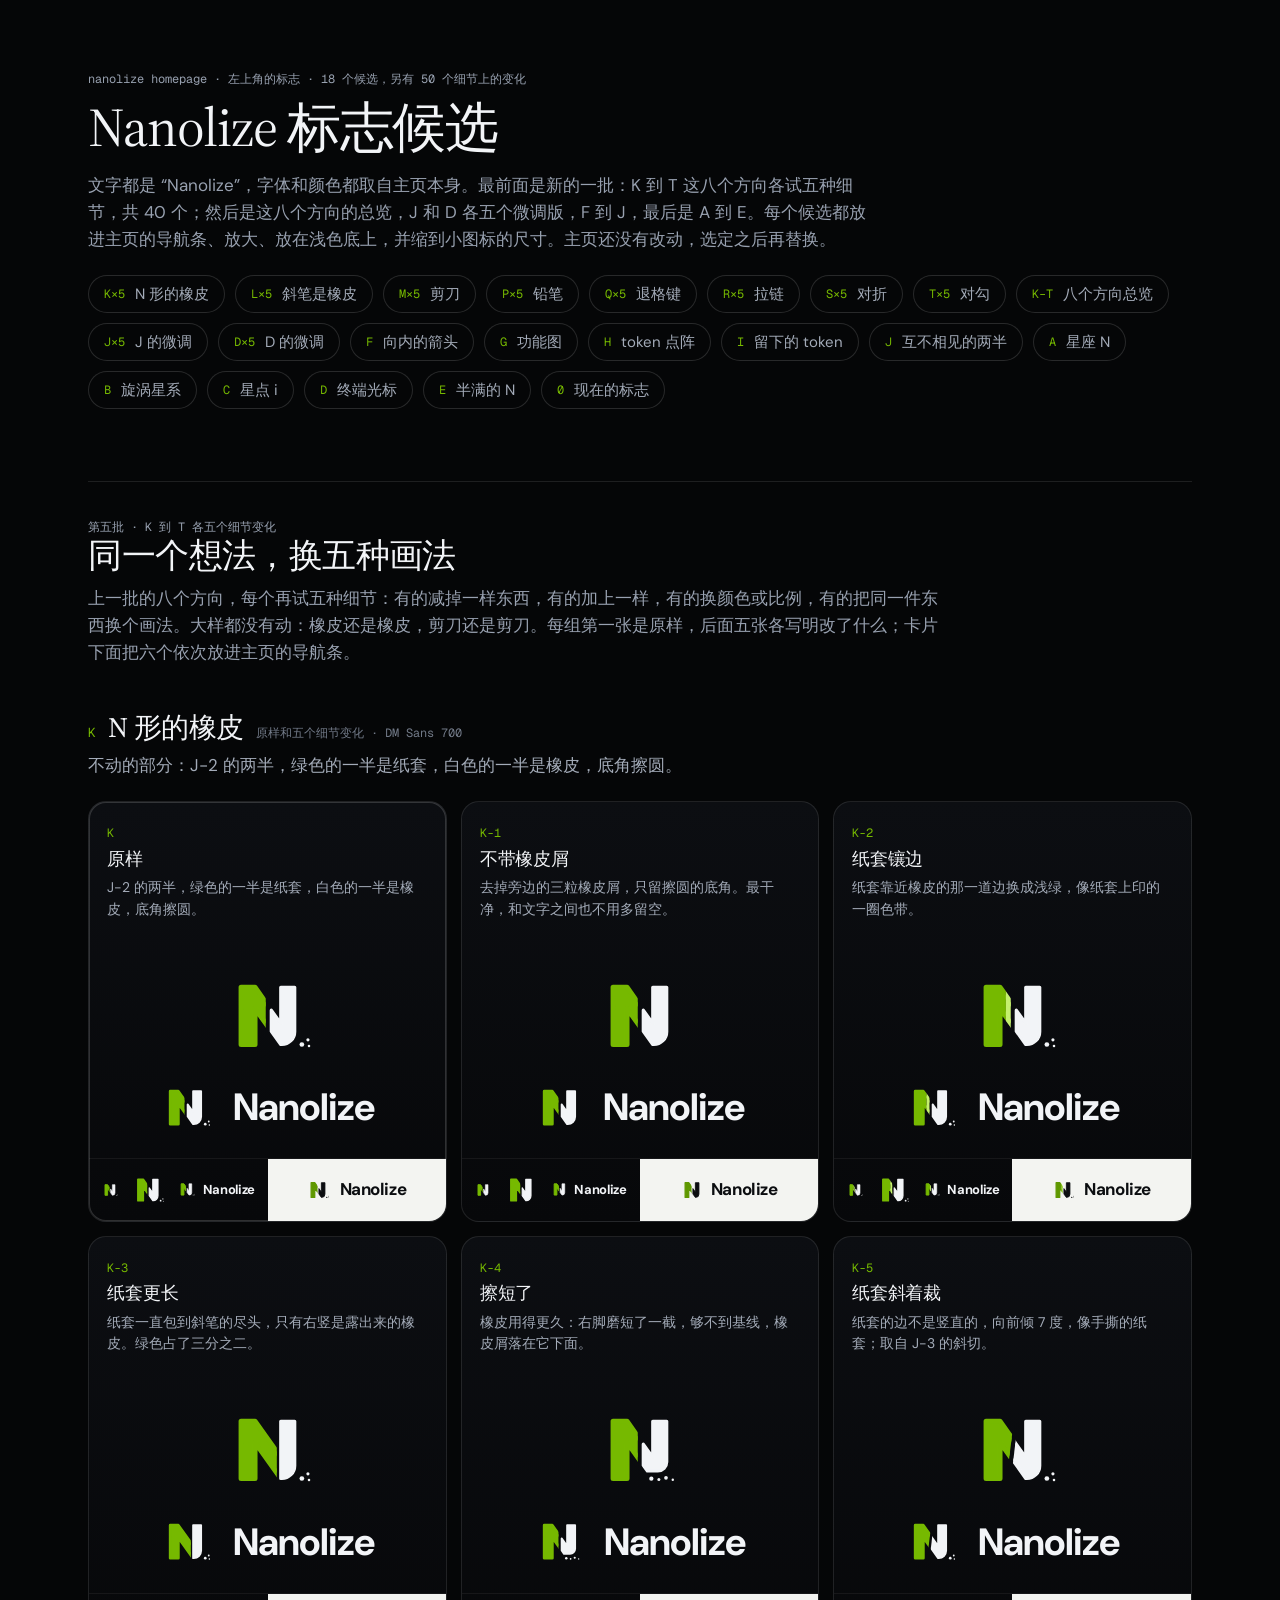
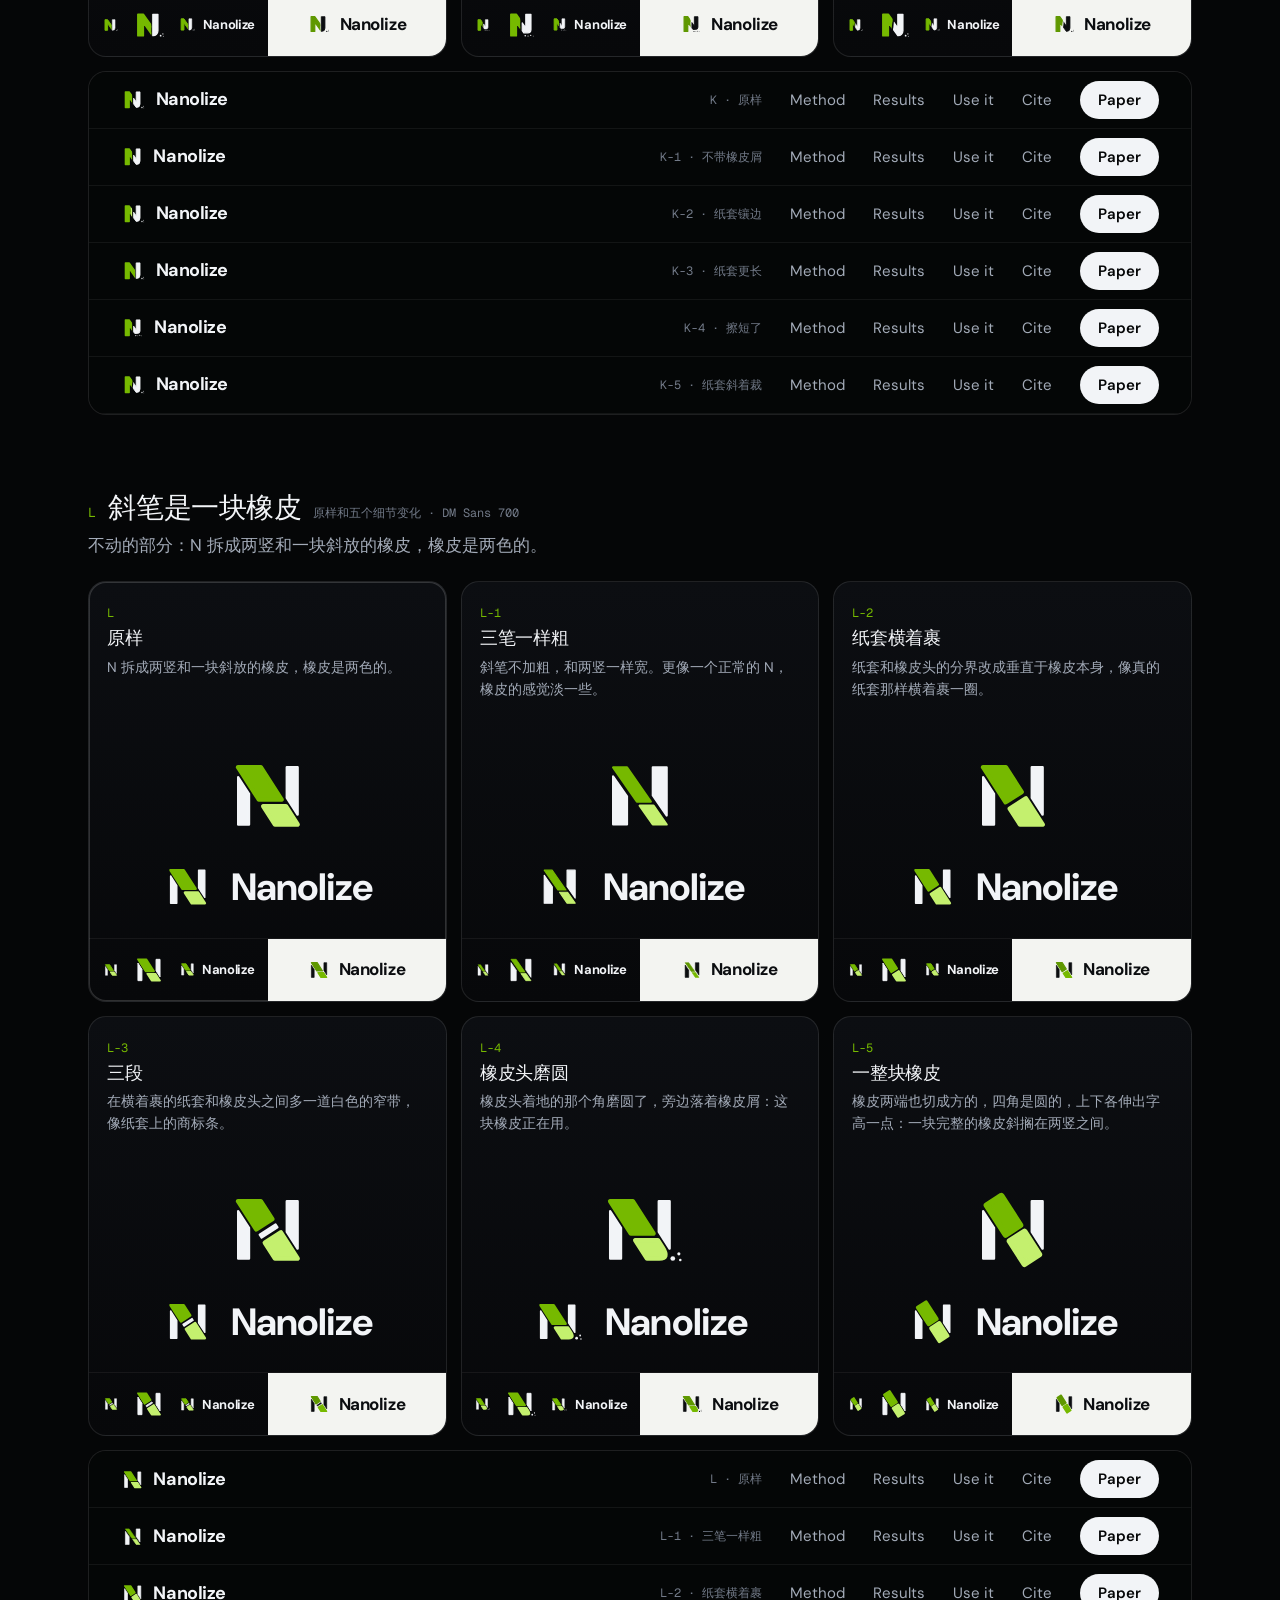
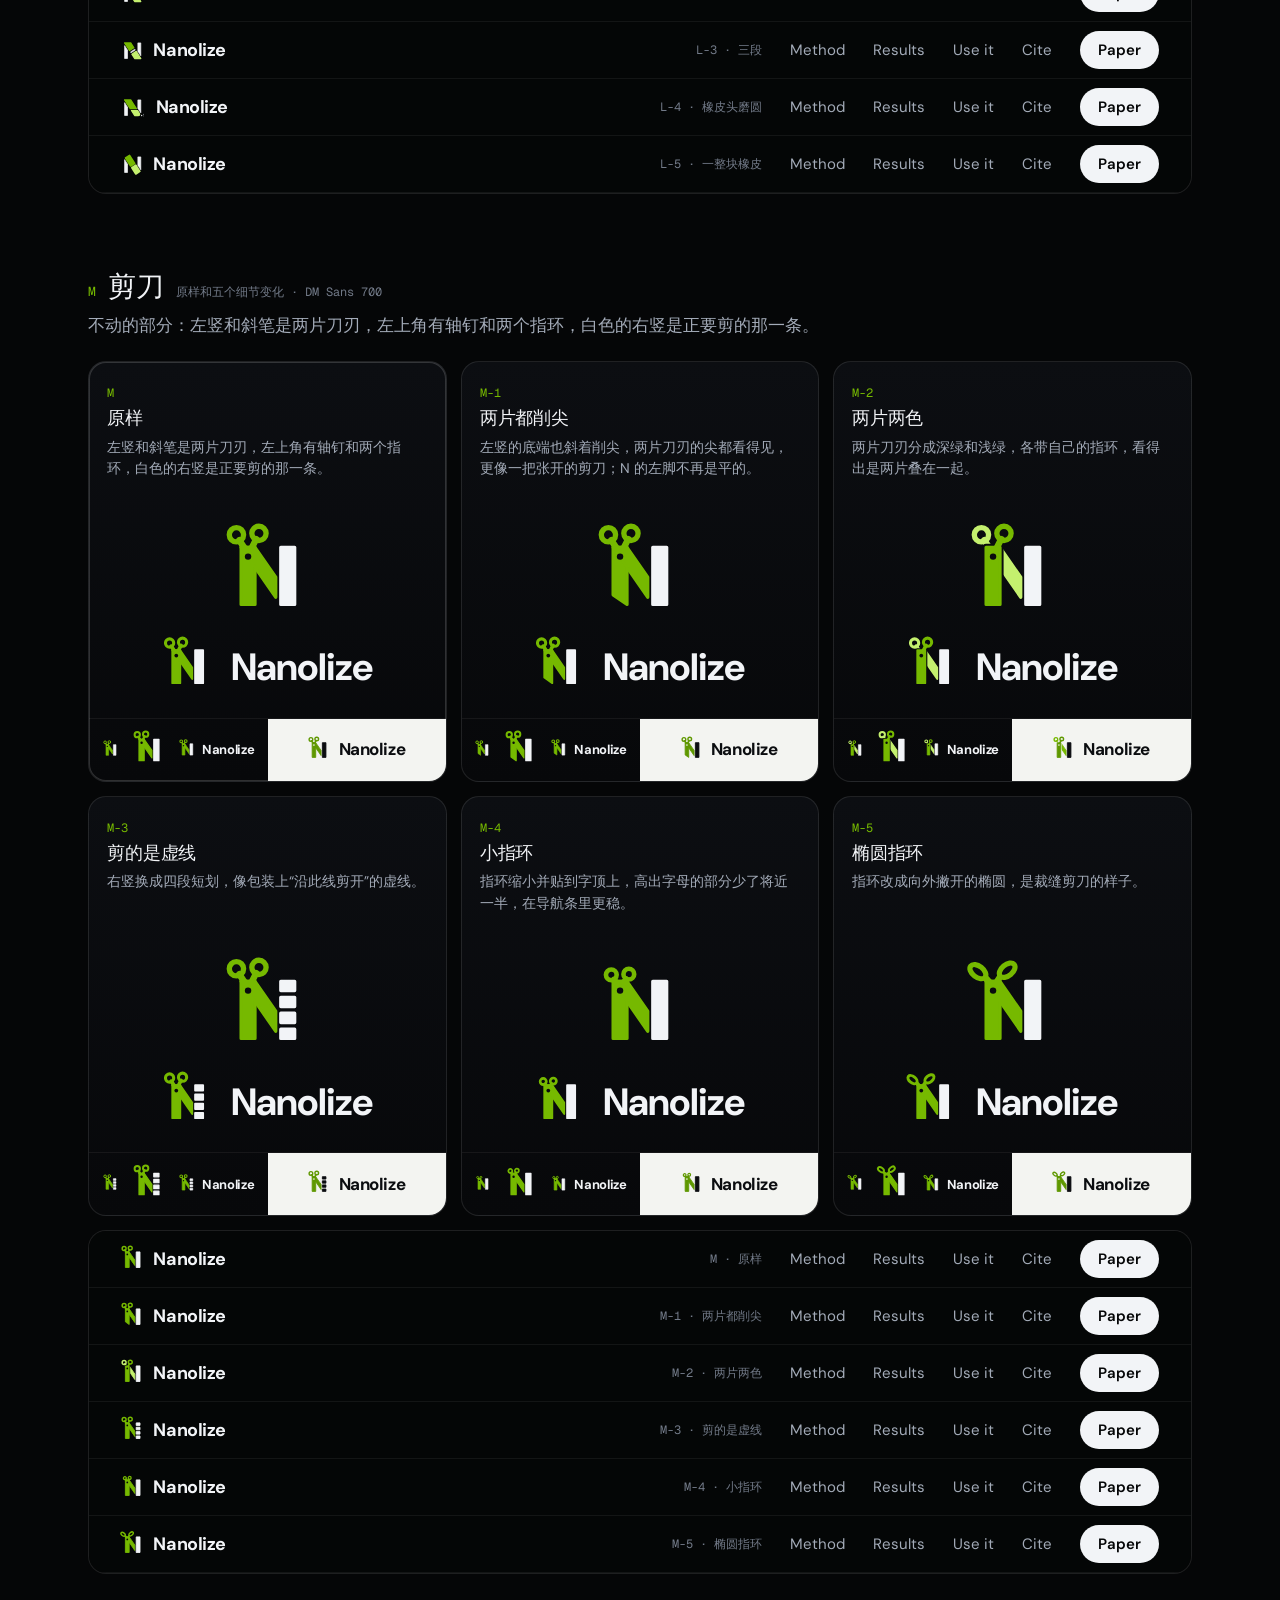
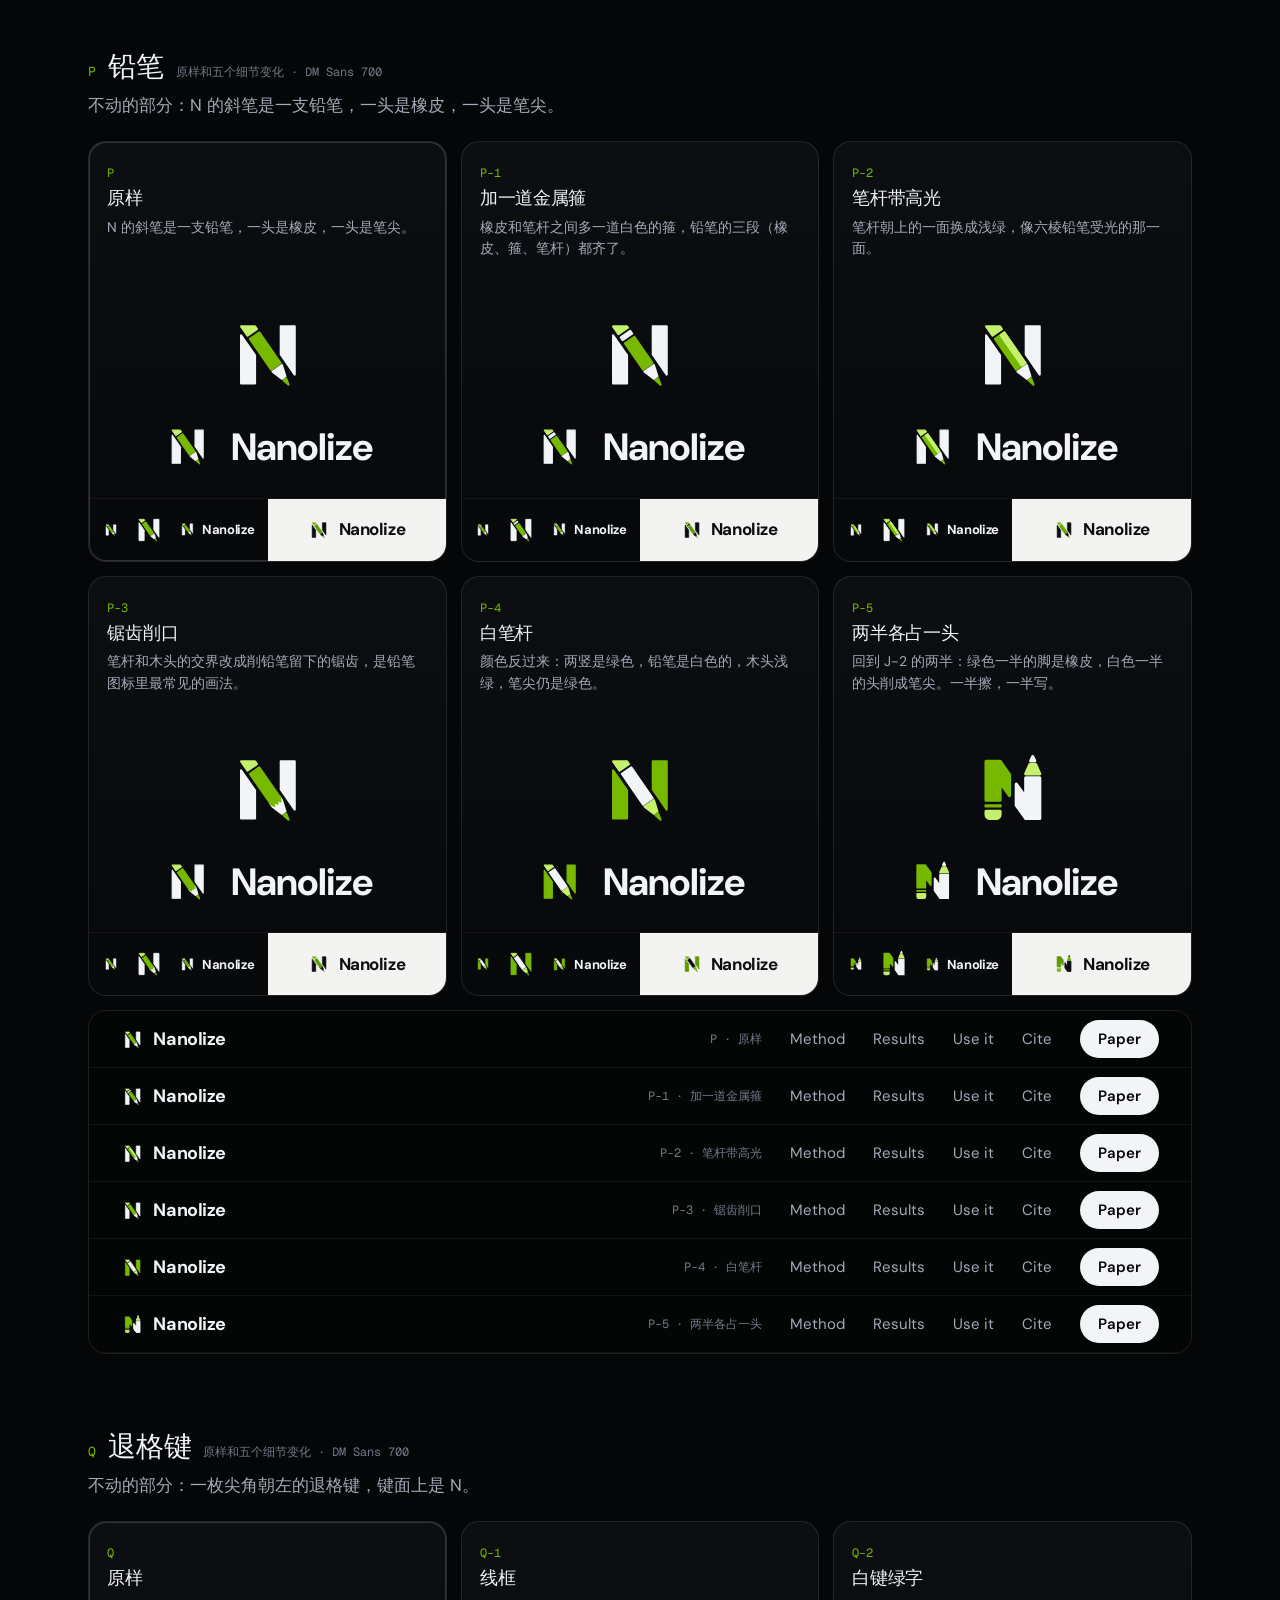
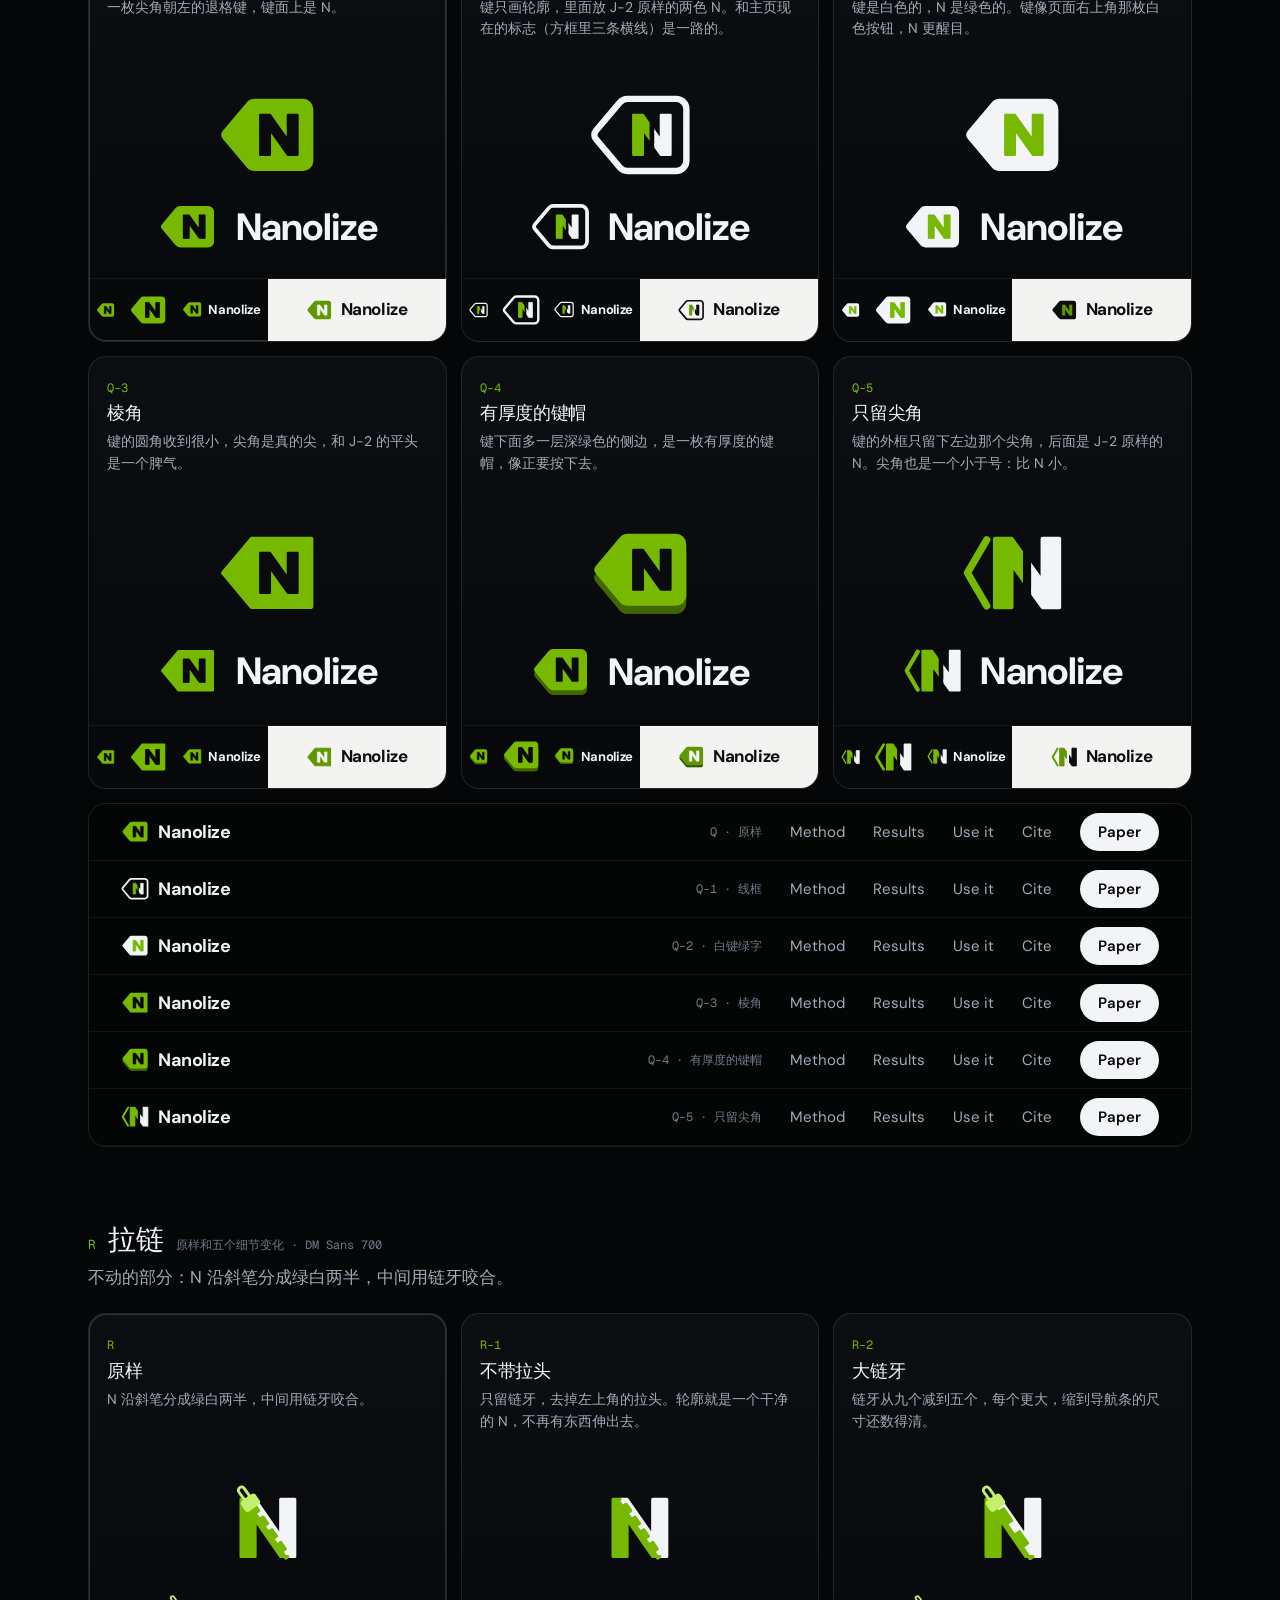
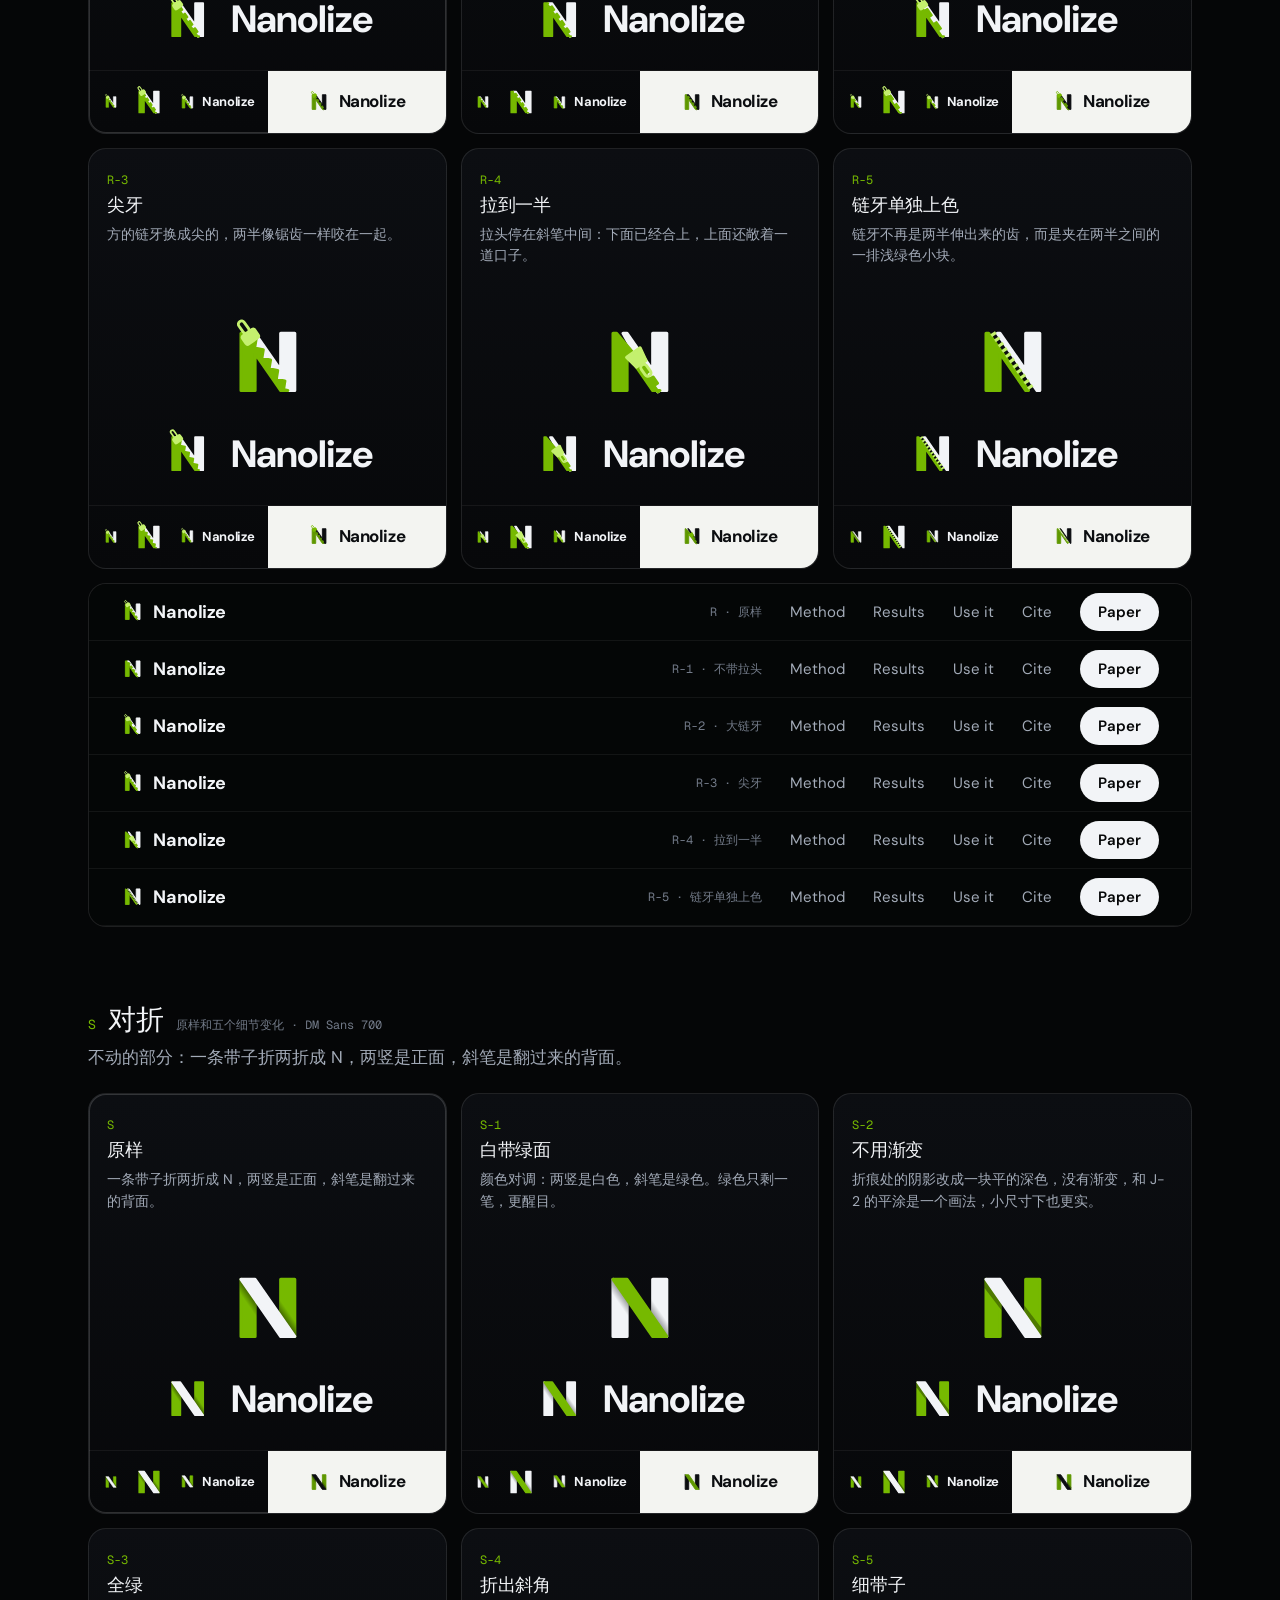
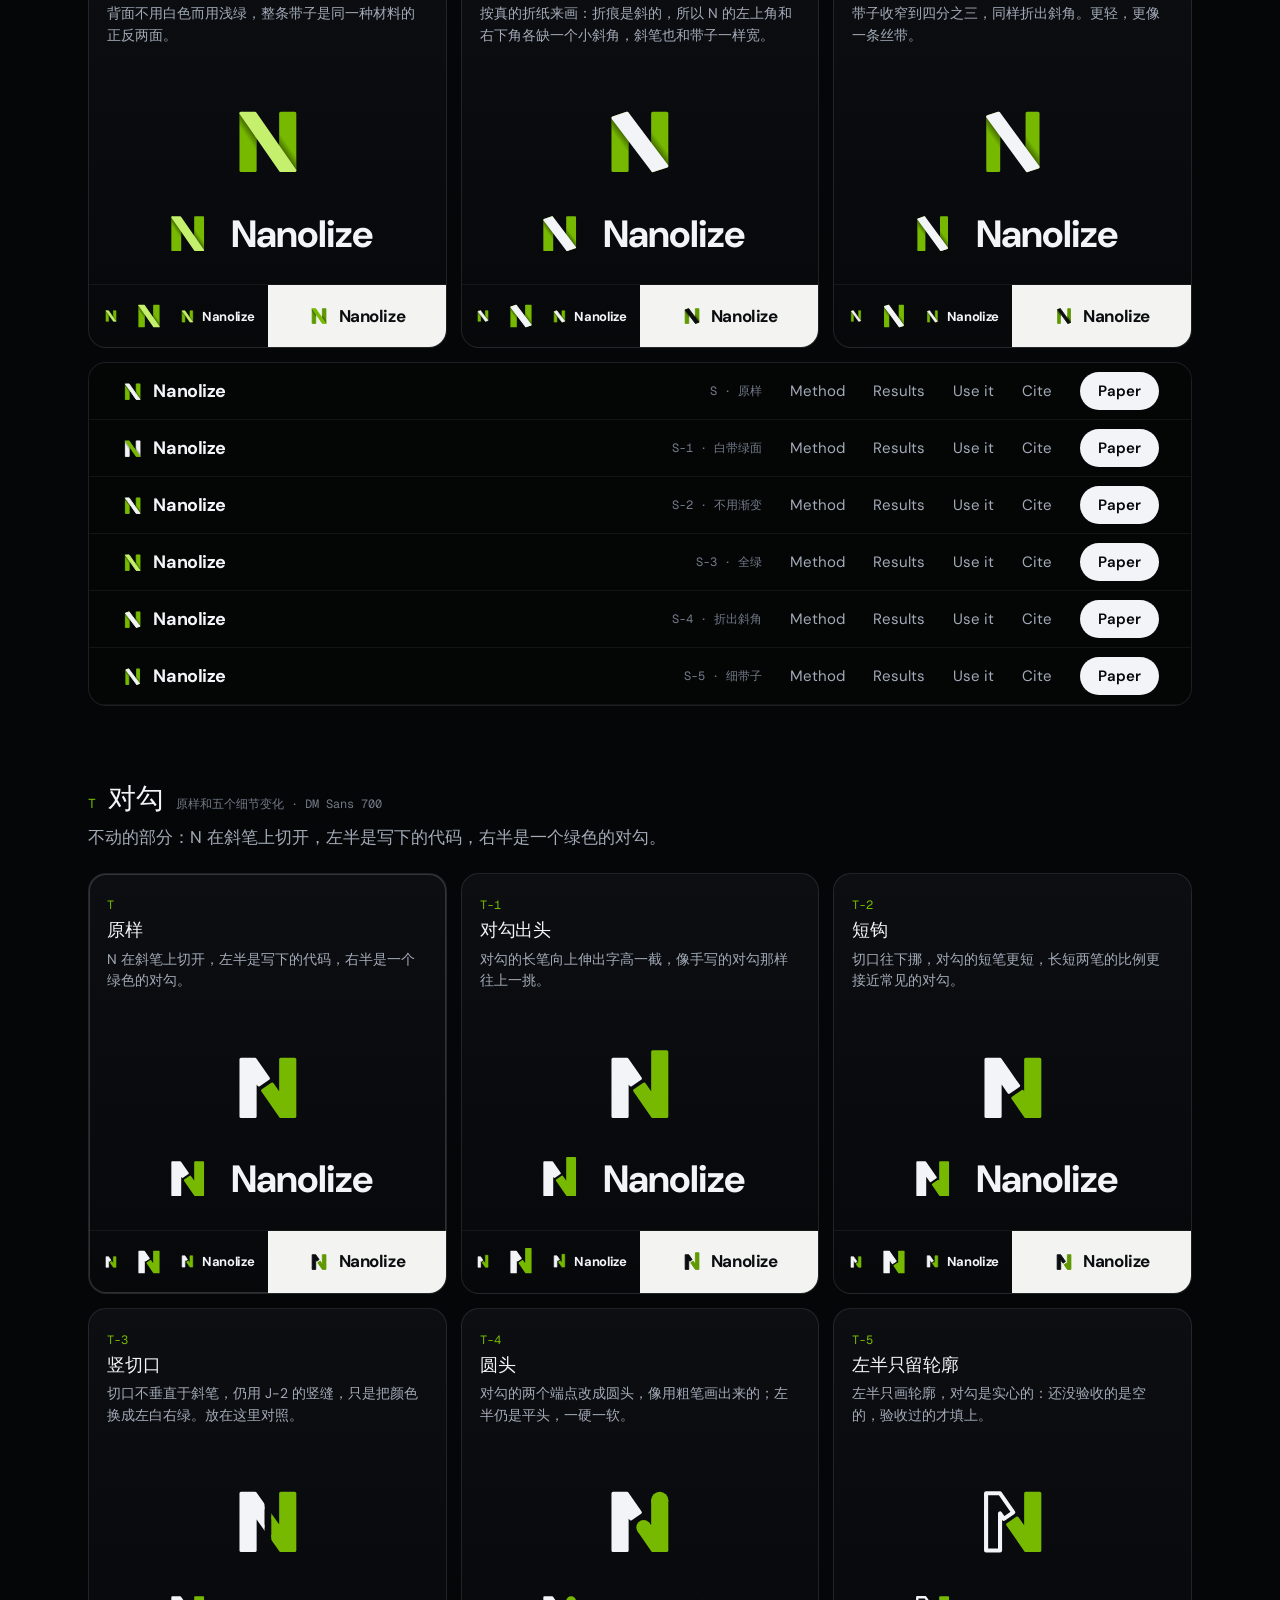
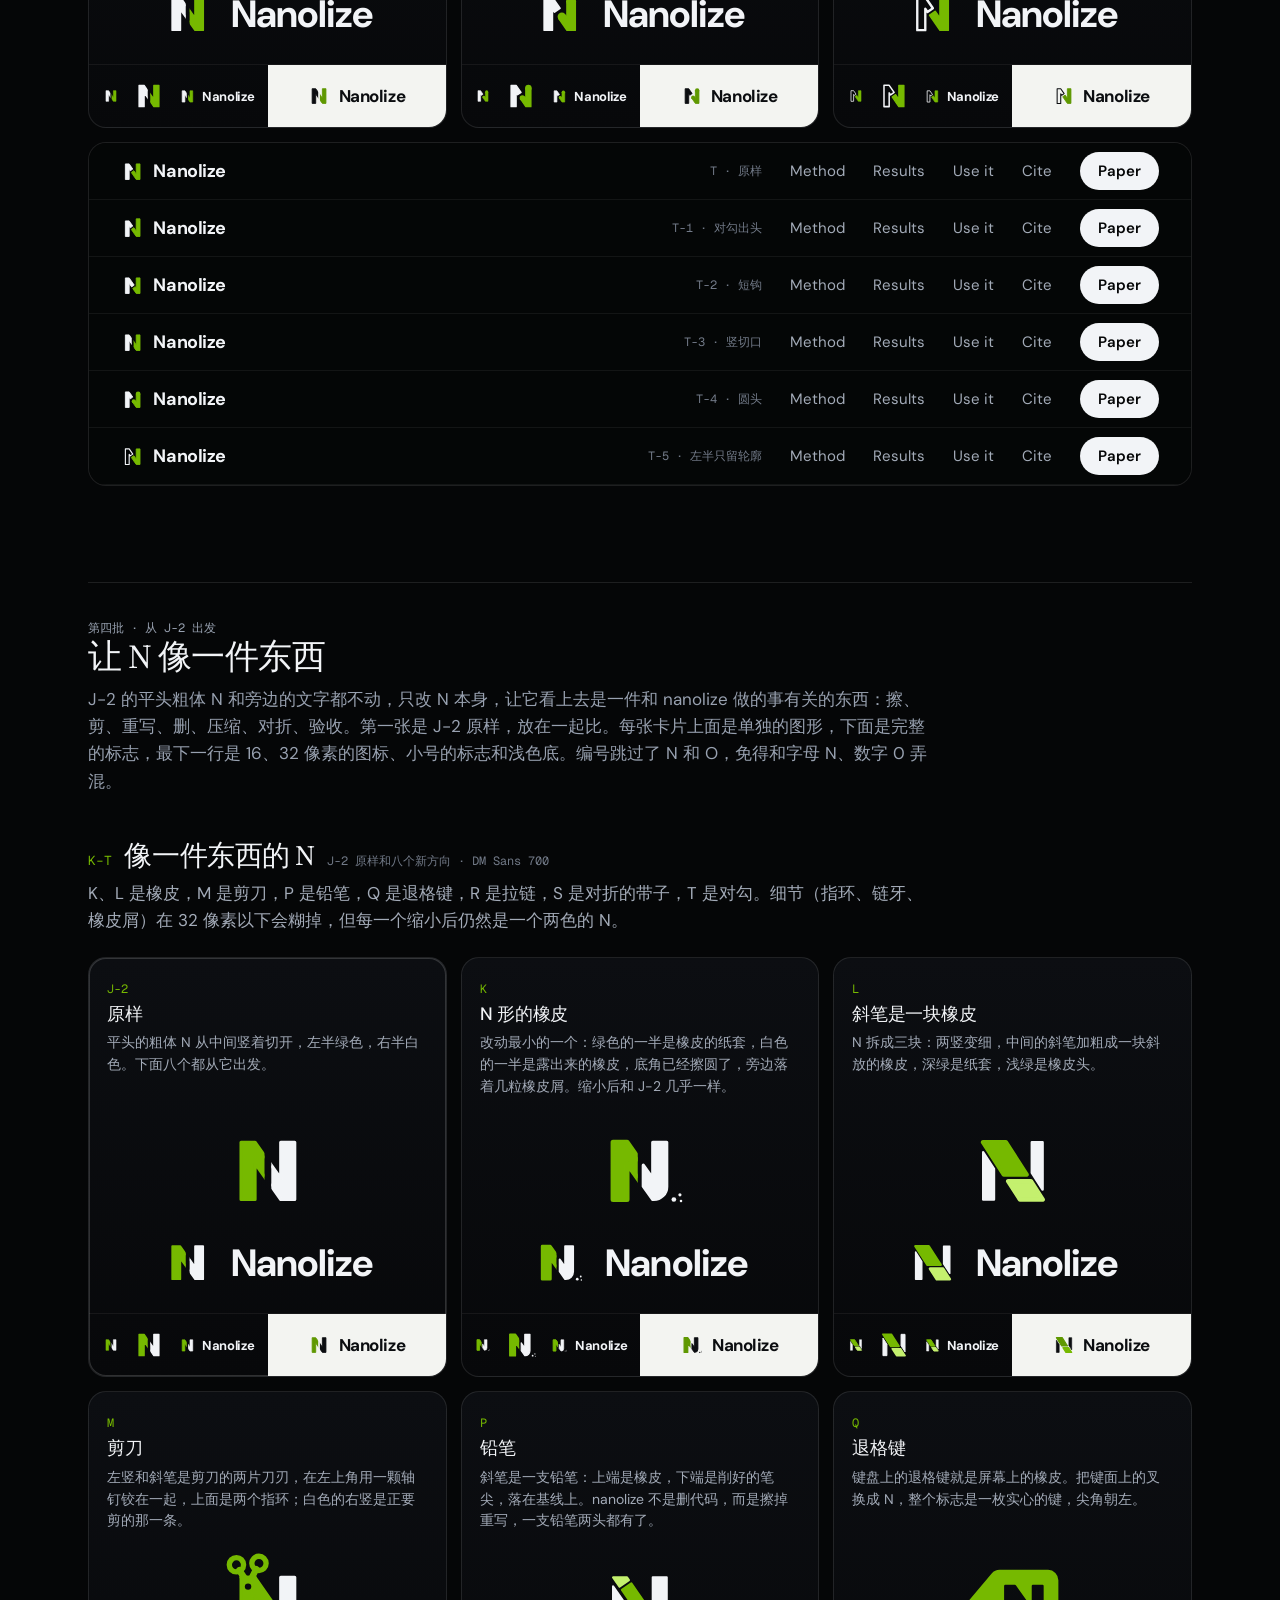
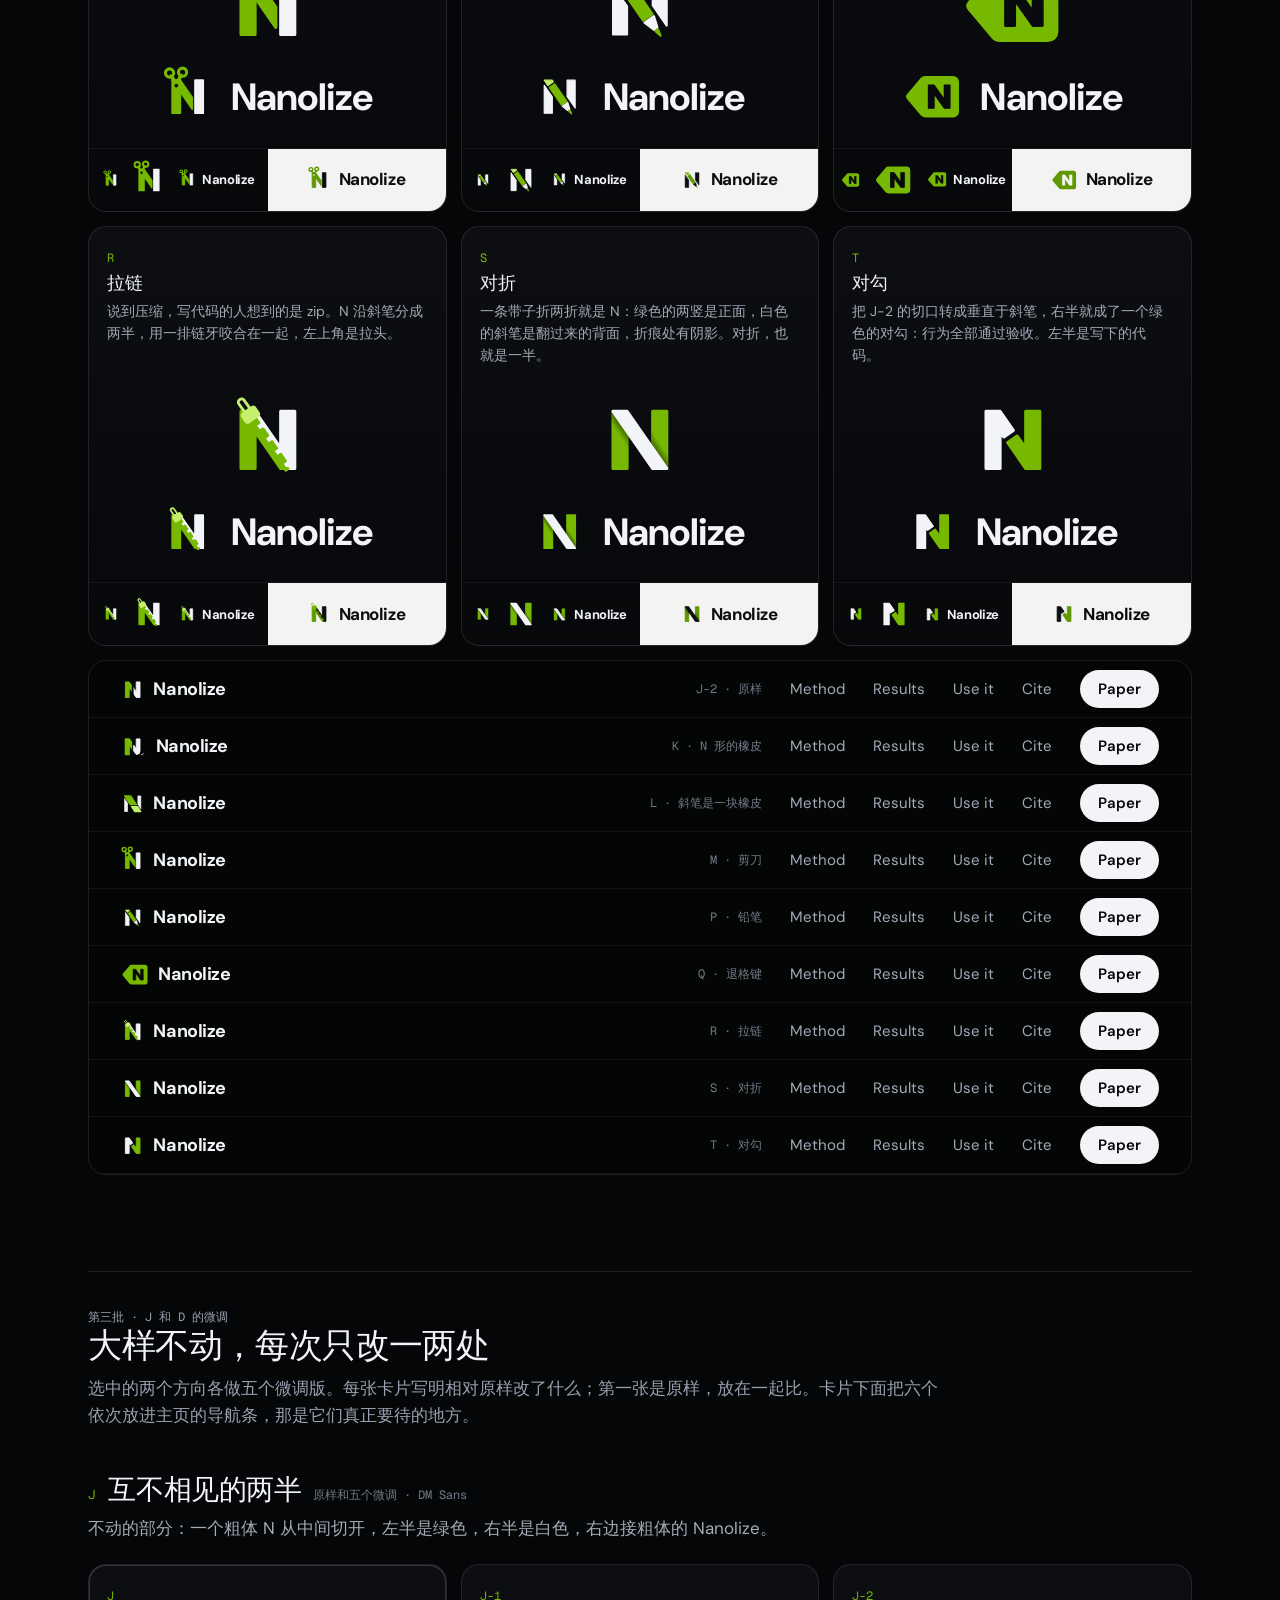
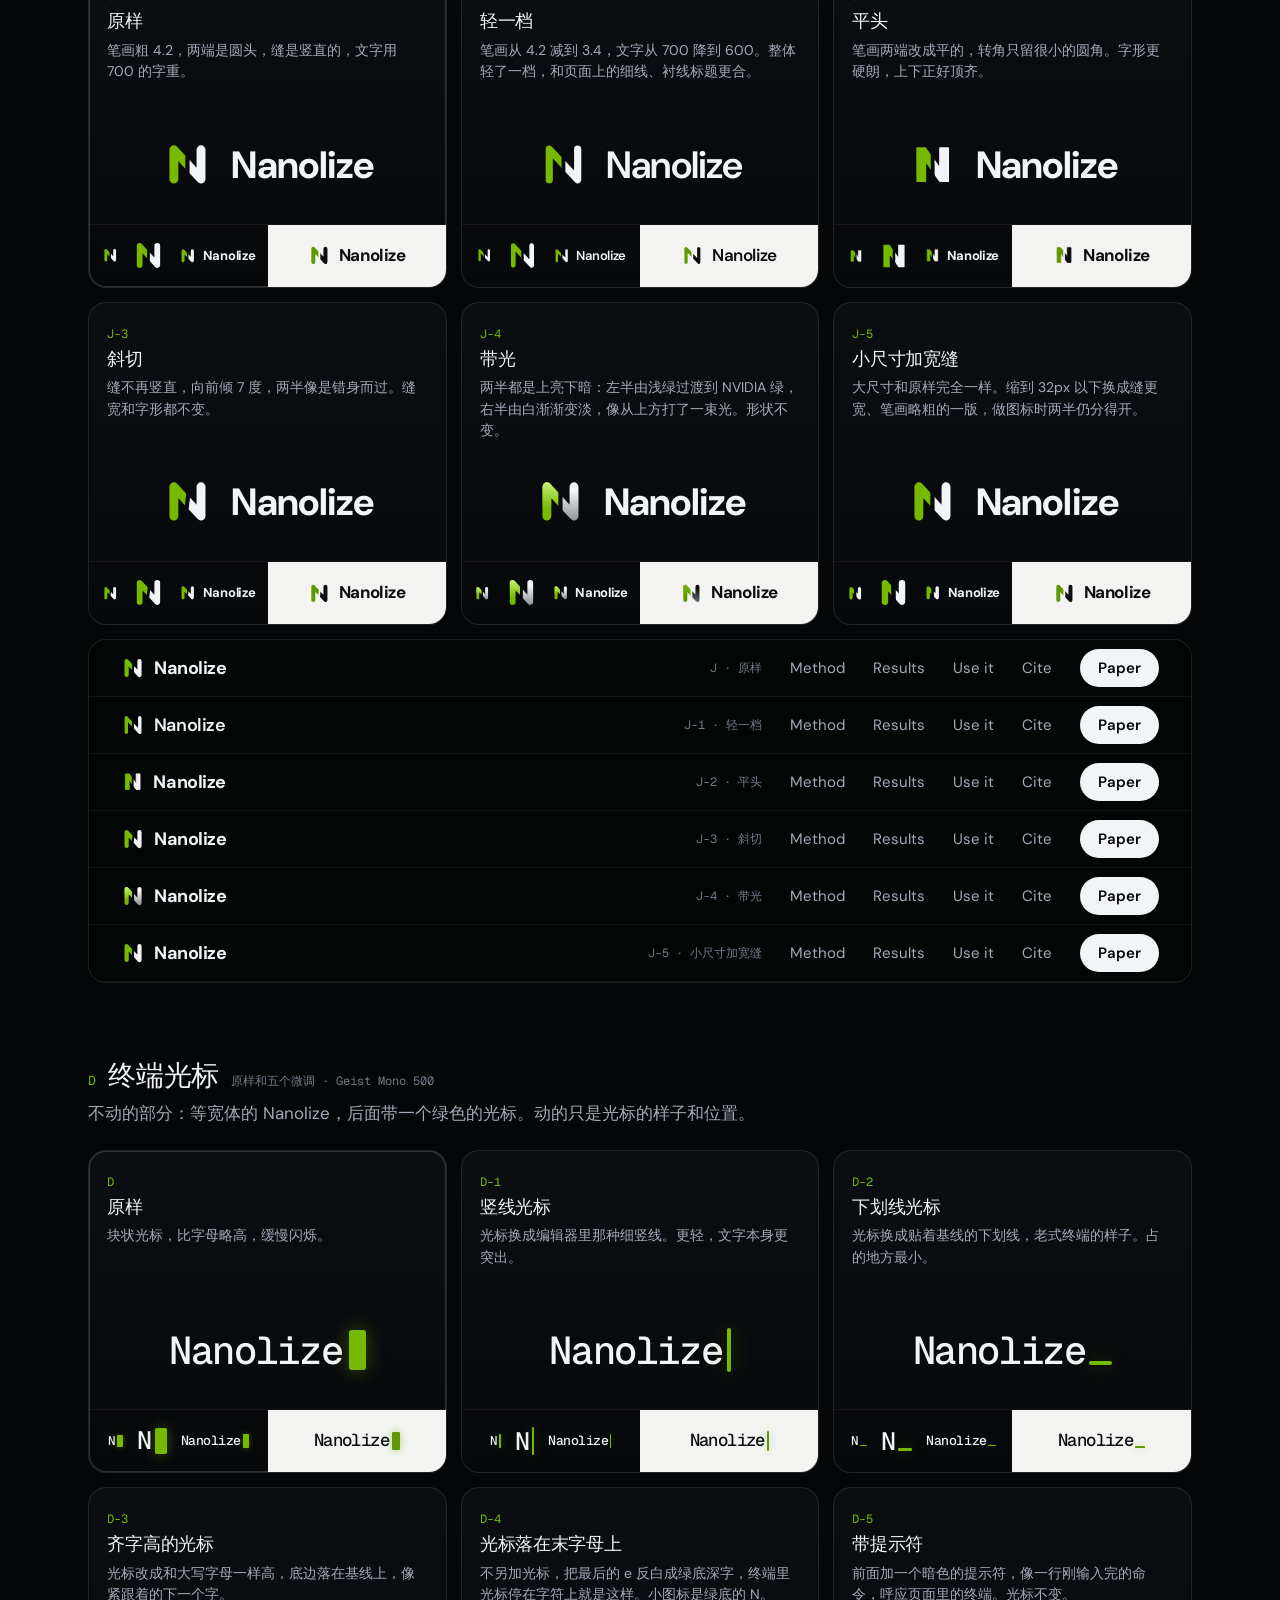
==== commit 7c9fe881: "Build of nanolize-homepage 2831ae9" ====
--- a/logo/index.html
+++ b/logo/index.html
@@ -6,7 +6,8 @@
 <meta name="robots" content="noindex">
 <title>Nanolize 标志候选</title>
 <style>
-/* Ten candidates (two batches of five) for the Nanolize mark in the homepage's top bar. This page only shows them: the homepage itself
+/* Candidates for the Nanolize mark in the homepage's top bar, newest batch first: five changes of detail for each of K to T,
+   the eight that make J-2's N into a thing (K to T), five small adjustments each of J and D, then the first ten (F to J, A to E). This page only shows them: the homepage itself
    is unchanged. The fonts and colours are the homepage's own (src/base.html, src/star/theme.css).
    Each candidate is written once, in a <template> at the end of the page, and the script stamps it wherever a
    data-mark attribute asks for it. Every mark is sized in em, so the same markup is the bar's size at 18px and
@@ -172,6 +173,24 @@
 .lg-d5 .pr{margin-right:.2em;color:var(--ink-3);font-family:var(--mono);font-weight:500;font-size:1.02em}
 @media (prefers-reduced-motion: reduce){.lg-d1 .cur,.lg-d2 .cur,.lg-d3 .cur,.lg-d5 .cur,.lg-d4 .inv{animation:none}}
 
+/* ============================== fourth batch: J-2's N made into a thing ==============================
+   The word and its weight are J-2's; only the N changes. K a rubber, L a rubber for the diagonal, M scissors, P a pencil,
+   Q the delete key, R a zip, S a folded strip, T a tick. (No N or O: they would read as the letter and as zero.) */
+.lg-k,.lg-l,.lg-m,.lg-p,.lg-q,.lg-r,.lg-s,.lg-t{gap:.48em}
+.lg-k .sym,.lg-l .sym,.lg-m .sym,.lg-p .sym,.lg-r .sym,.lg-s .sym,.lg-t .sym{width:1.3em;height:1.3em}
+.lg-q .sym{width:1.56em;height:1.3em}
+.lg-k .wm,.lg-l .wm,.lg-m .wm,.lg-p .wm,.lg-q .wm,.lg-r .wm,.lg-s .wm,.lg-t .wm{font-weight:700;letter-spacing:-.025em}
+.lg-k{gap:.6em}      /* room for the crumbs */
+.i96{font-size:66px!important}
+/* a card of this batch shows the symbol alone, large, above the whole mark */
+.vgrid.tall .v .big{gap:24px;padding:30px 12px 26px}
+
+/* ============================== fifth batch: five changes of detail for each of K to T ==============================
+   A change carries its letter's class as well as its own (class="mark lg-k lg-k1"), so the rules above still hold for it;
+   only the few that differ in size or spacing are set here. */
+.lg-k1{gap:.48em} .lg-k4{gap:.52em} .lg-l4{gap:.6em}
+.lg-q4 .sym{height:1.42em}
+
 /* how the adjustments are shown: the unchanged mark and its five adjustments, each as one card, then all six in the top bar */
 .vgrid{display:grid;grid-template-columns:repeat(3,minmax(0,1fr));gap:14px;margin-top:22px}
 .v{display:flex;flex-direction:column;border:1px solid var(--line);border-radius:18px;background:var(--card);overflow:hidden;min-width:0}
@@ -236,6 +255,106 @@
     <path d="M5.6 18.9V5.1l12.8 13.8V5.1" clip-path="url(#c-jr)" style="fill:none;stroke:currentColor;stroke-width:4.2;stroke-linejoin:round;stroke-linecap:round"/>
   </symbol>
 
+  <!-- ===== fourth batch: J-2's flat N made into a thing ===== -->
+  <!-- K: the N is a rubber: the green half is its paper sleeve, the white half the rubber, worn round at the foot, crumbs beside it -->
+  <symbol id="s-k" viewBox="0 0 24 24">
+    <defs><clipPath id="c-kl"><rect x="0" y="0" width="11.4" height="24"/></clipPath></defs>
+    <path d="M4.5 20V4h3.9l7.2 10.1V4h3.9v16h-3.9L8.4 9.9V20z" clip-path="url(#c-kl)" style="fill:var(--green-f);stroke:var(--green-f);stroke-width:1.4;stroke-linejoin:round"/>
+    <path d="M12.95 10.39L15.6 14.1V4h3.9v12.4a3.6 3.6 0 0 1-3.6 3.6h-.3l-2.65-3.71z" style="fill:currentColor;stroke:currentColor;stroke-width:.9;stroke-linejoin:round"/>
+    <g style="fill:currentColor"><circle cx="21.5" cy="20" r=".66"/><circle cx="23.2" cy="18.7" r=".44"/><circle cx="23.5" cy="20.4" r=".36"/></g>
+  </symbol>
+  <!-- L: three pieces: two thin stems, and for the diagonal a block of rubber, green sleeve above, pale tip below -->
+  <symbol id="s-l" viewBox="0 0 24 24">
+    <path d="M3.7 20L3.7 6.8L6.7 11.46L6.7 20z" style="fill:currentColor;stroke:currentColor;stroke-width:0.7;stroke-linejoin:round"/><path d="M17.3 4L20.3 4L20.3 17.2L17.3 12.54z" style="fill:currentColor;stroke:currentColor;stroke-width:0.7;stroke-linejoin:round"/>
+    <path d="M3.7 4L10 4L15.79 13L9.49 13z" style="fill:var(--green-f);stroke:var(--green-f);stroke-width:1.3;stroke-linejoin:round"/><path d="M10.72 14.9L17.02 14.9L20.3 20L14 20z" style="fill:var(--lime);stroke:var(--lime);stroke-width:1.3;stroke-linejoin:round"/>
+  </symbol>
+  <!-- M: scissors: the left stem and the diagonal are the two blades, pinned at the top left under two finger rings; the right stem stands by.
+       The rings rise above the box, so the N itself stays in line with the word beside it. -->
+  <symbol id="s-m" viewBox="0 0 24 24" style="overflow:visible">
+    <defs><mask id="m-m" maskUnits="userSpaceOnUse" x="-2" y="-5" width="28" height="30"><rect x="-2" y="-5" width="28" height="30" fill="#fff"/><circle cx="6.45" cy="6.6" r=".9" fill="#000"/></mask></defs>
+    <g mask="url(#m-m)"><path d="M4.5 4L8.4 4L8.4 20L4.5 20z" style="fill:var(--green-f);stroke:var(--green-f);stroke-width:0.9;stroke-linejoin:round"/><path d="M4.5 4L8.4 4L14.2 12.36L14.2 17.98z" style="fill:var(--green-f);stroke:var(--green-f);stroke-width:0.9;stroke-linejoin:round"/><path d="M7.4 4.3L8.75 1.7M5.5 4.3L4 2" style="fill:none;stroke:var(--green-f);stroke-width:1.8;stroke-linecap:round"/><circle cx="9.5" cy="0.1" r="2" style="fill:none;stroke:var(--green-f);stroke-width:1.5"/><circle cx="3.2" cy="0.5" r="2" style="fill:none;stroke:var(--green-f);stroke-width:1.5"/></g>
+    <path d="M15.6 4L19.5 4L19.5 20L15.6 20z" style="fill:currentColor;stroke:currentColor;stroke-width:0.9;stroke-linejoin:round"/>
+  </symbol>
+  <!-- P: three pieces: the diagonal is a pencil, rubber at the top, body, wood and point, the point on the baseline -->
+  <symbol id="s-p" viewBox="0 0 24 24" style="overflow:visible">
+    <path d="M4.5 20L4.5 6.5L8.4 12.12L8.4 20z" style="fill:currentColor;stroke:currentColor;stroke-width:0.6;stroke-linejoin:round"/><path d="M15.6 4L19.5 4L19.5 17.5L15.6 11.88z" style="fill:currentColor;stroke:currentColor;stroke-width:0.6;stroke-linejoin:round"/>
+    <path d="M4.5 4L8.4 4L8.93 4.77L6.3 6.59z" style="fill:var(--lime);stroke:var(--lime);stroke-width:0.6;stroke-linejoin:round"/><path d="M6.97 7.55L9.6 5.73L15.54 14.29L12.9 16.11z" style="fill:var(--green-f);stroke:var(--green-f);stroke-width:0.6;stroke-linejoin:round"/><path d="M13.29 16.67L15.92 14.85L16.9 17.96L15.87 18.68z" style="fill:currentColor;stroke:currentColor;stroke-width:0.6;stroke-linejoin:round"/><path d="M16.35 19.06L17.09 18.54L17.77 20.32z" style="fill:var(--green-f);stroke:var(--green-f);stroke-width:0.6;stroke-linejoin:round"/>
+  </symbol>
+  <!-- Q: the delete key: a tag pointing left, the N cut out of it -->
+  <symbol id="s-q" viewBox="0 2 24 20">
+    <defs><mask id="m-q" maskUnits="userSpaceOnUse" x="0" y="0" width="24" height="24"><rect width="24" height="24" fill="#fff"/><path d="M4.5 20V4h3.9l7.2 10.1V4h3.9v16h-3.9L8.4 9.9V20z" transform="translate(7.7 5.04) scale(.58)" fill="#000" stroke="#000" stroke-width=".9" stroke-linejoin="round"/></mask></defs>
+    <path d="M9 3.6H20.3a2.4 2.4 0 0 1 2.4 2.4V18a2.4 2.4 0 0 1-2.4 2.4H9a2.4 2.4 0 0 1-1.85-.87L1.6 12.95a1.5 1.5 0 0 1 0-1.9L7.15 4.47A2.4 2.4 0 0 1 9 3.6z" mask="url(#m-q)" style="fill:var(--green-f)"/>
+  </symbol>
+  <!-- R: zipped: the two halves meet along the middle of the diagonal in nine teeth; the slider and its pull are at the top left -->
+  <symbol id="s-r" viewBox="0 0 24 24" style="overflow:visible">
+    <path d="M19.5 20L19.5 4L15.6 4L15.6 14.38L8.4 4L6.45 4L5.94 4.35L7.17 6.13L8.19 5.42L9.43 7.2L8.41 7.91L9.64 9.69L10.66 8.98L11.89 10.76L10.87 11.46L12.11 13.24L13.13 12.54L14.36 14.31L13.34 15.02L14.57 16.8L15.59 16.09L16.83 17.87L15.81 18.58L17.04 20.35L17.55 20z" style="fill:currentColor;stroke:currentColor;stroke-width:0.9;stroke-linejoin:round"/>
+    <path d="M4.5 20L4.5 4L6.45 4L5.94 4.35L7.17 6.13L8.19 5.42L9.43 7.2L8.41 7.91L9.64 9.69L10.66 8.98L11.89 10.76L10.87 11.46L12.11 13.24L13.13 12.54L14.36 14.31L13.34 15.02L14.57 16.8L15.59 16.09L16.83 17.87L15.81 18.58L17.04 20.35L17.55 20L15.6 20L8.4 9.62L8.4 20z" style="fill:var(--green-f);stroke:var(--green-f);stroke-width:0.9;stroke-linejoin:round"/>
+    <g transform="translate(7.23 5.12) rotate(-35.3)"><rect x="-2.5" y="-2" width="5" height="3.6" rx="1" style="fill:var(--lime)"/><rect x="-.9" y="-5.4" width="1.8" height="3.9" rx=".9" style="fill:none;stroke:var(--lime);stroke-width:.8"/></g>
+  </symbol>
+  <!-- S: a strip folded twice: the green stems are its face, the white diagonal its back, lying over the stems and shading them.
+       The shade is black let through by a gradient, so it needs no colour of its own on either ground. -->
+  <symbol id="s-s" viewBox="0 0 24 24">
+    <defs><linearGradient id="g-sa" gradientUnits="userSpaceOnUse" x1="6.45" y1="6.81" x2="4.4" y2="8.23"><stop offset="0" stop-color="#000" stop-opacity=".5"/><stop offset="1" stop-color="#000" stop-opacity="0"/></linearGradient><linearGradient id="g-sb" gradientUnits="userSpaceOnUse" x1="17.55" y1="17.19" x2="19.6" y2="15.77"><stop offset="0" stop-color="#000" stop-opacity=".5"/><stop offset="1" stop-color="#000" stop-opacity="0"/></linearGradient></defs>
+    <path d="M4.5 20L4.5 4L8.4 9.62L8.4 20z" style="fill:var(--green-f);stroke:var(--green-f);stroke-width:0.9;stroke-linejoin:round"/><path d="M15.6 4L19.5 4L19.5 20L15.6 14.38z" style="fill:var(--green-f);stroke:var(--green-f);stroke-width:0.9;stroke-linejoin:round"/>
+    <path d="M4.05 20L4.05 4L8.85 10.22L8.85 20z" fill="url(#g-sa)"/><path d="M15.15 4L19.95 4L19.95 20L15.15 13.78z" fill="url(#g-sb)"/>
+    <path d="M4.5 4L8.4 4L19.5 20L15.6 20z" style="fill:currentColor;stroke:currentColor;stroke-width:0.9;stroke-linejoin:round"/>
+  </symbol>
+  <!-- T: the cut crosses the diagonal squarely: the left piece is what was written, the right piece a tick -->
+  <symbol id="s-t" viewBox="0 0 24 24">
+    <path d="M4.5 20L4.5 4L8.4 4L12.1 9.33L9.46 11.15L8.4 9.62L8.4 20z" style="fill:currentColor;stroke:currentColor;stroke-width:0.9;stroke-linejoin:round"/>
+    <path d="M19.5 4L19.5 20L15.6 20L10.57 12.75L13.21 10.93L15.6 14.38L15.6 4z" style="fill:var(--green-f);stroke:var(--green-f);stroke-width:0.9;stroke-linejoin:round"/>
+  </symbol>
+
+  <!-- ===== fifth batch: five changes of detail for each of K to T (each is its letter's symbol with one or two things changed) ===== -->
+  <!-- K: K-1 不带橡皮屑; K-2 纸套镶边; K-3 纸套更长; K-4 擦短了; K-5 纸套斜着裁 -->
+  <symbol id="s-k1" viewBox="0 0 24 24"><defs><clipPath id="c-k1l"><path d="M0 0h11.4v24H0z"/></clipPath></defs><path d="M4.5 20V4h3.9l7.2 10.1V4h3.9v16h-3.9L8.4 9.9V20z" clip-path="url(#c-k1l)" style="fill:var(--green-f);stroke:var(--green-f);stroke-width:1.4;stroke-linejoin:round"/><path d="M12.95 10.39L15.6 14.1V4h3.9v12.4a3.6 3.6 0 0 1-3.6 3.6h-.3l-2.65-3.71z" style="fill:currentColor;stroke:currentColor;stroke-width:0.9;stroke-linejoin:round"/></symbol>
+  <symbol id="s-k2" viewBox="0 0 24 24"><defs><clipPath id="c-k2l"><path d="M0 0h10.05v24H0z"/></clipPath><clipPath id="c-k2m"><path d="M10.05 0h1.35v24h-1.35z"/></clipPath></defs><path d="M4.5 20V4h3.9l7.2 10.1V4h3.9v16h-3.9L8.4 9.9V20z" clip-path="url(#c-k2l)" style="fill:var(--green-f);stroke:var(--green-f);stroke-width:1.4;stroke-linejoin:round"/><path d="M4.5 20V4h3.9l7.2 10.1V4h3.9v16h-3.9L8.4 9.9V20z" clip-path="url(#c-k2m)" style="fill:var(--lime);stroke:var(--lime);stroke-width:1.4;stroke-linejoin:round"/><path d="M12.95 10.39L15.6 14.1V4h3.9v12.4a3.6 3.6 0 0 1-3.6 3.6h-.3l-2.65-3.71z" style="fill:currentColor;stroke:currentColor;stroke-width:0.9;stroke-linejoin:round"/><g style="fill:currentColor"><circle cx="21.5" cy="20" r="0.66"/><circle cx="23.2" cy="18.7" r="0.44"/><circle cx="23.5" cy="20.4" r="0.36"/></g></symbol>
+  <symbol id="s-k3" viewBox="0 0 24 24"><defs><clipPath id="c-k3l"><path d="M0 0h14.5v24H0z"/></clipPath></defs><path d="M4.5 20V4h3.9l7.2 10.1V4h3.9v16h-3.9L8.4 9.9V20z" clip-path="url(#c-k3l)" style="fill:var(--green-f);stroke:var(--green-f);stroke-width:1.4;stroke-linejoin:round"/><path d="M15.6 4h3.9v12.4a3.6 3.6 0 0 1-3.6 3.6h-.3z" style="fill:currentColor;stroke:currentColor;stroke-width:0.9;stroke-linejoin:round"/><g style="fill:currentColor"><circle cx="21.5" cy="20" r="0.66"/><circle cx="23.2" cy="18.7" r="0.44"/><circle cx="23.5" cy="20.4" r="0.36"/></g></symbol>
+  <symbol id="s-k4" viewBox="0 0 24 24"><defs><clipPath id="c-k4l"><path d="M0 0h11.4v24H0z"/></clipPath></defs><path d="M4.5 20V4h3.9l7.2 10.1V4h3.9v16h-3.9L8.4 9.9V20z" clip-path="url(#c-k4l)" style="fill:var(--green-f);stroke:var(--green-f);stroke-width:1.4;stroke-linejoin:round"/><path d="M12.95 10.39L15.6 14.1V4h3.9V15.4a2.5 2.5 0 0 1-2.5 2.5H14.1L12.95 16.29z" style="fill:currentColor;stroke:currentColor;stroke-width:0.9;stroke-linejoin:round"/><g style="fill:currentColor"><circle cx="15.2" cy="20.05" r="0.6"/><circle cx="17.3" cy="20.3" r="0.42"/><circle cx="19.3" cy="19.8" r="0.52"/><circle cx="21.2" cy="20.35" r="0.34"/></g></symbol>
+  <symbol id="s-k5" viewBox="0 0 24 24"><defs><clipPath id="c-k5l"><path d="M0 0H12.75L9.75 24H0Z"/></clipPath><clipPath id="c-k5r"><path d="M13.9 0H25V25H10.9Z"/></clipPath></defs><path d="M4.5 20V4h3.9l7.2 10.1V4h3.9v16h-3.9L8.4 9.9V20z" clip-path="url(#c-k5l)" style="fill:var(--green-f);stroke:var(--green-f);stroke-width:1.4;stroke-linejoin:round"/><path d="M4.5 20V4h3.9l7.2 10.1V4h3.9v12.4a3.6 3.6 0 0 1-3.6 3.6h-.3L8.4 9.9V20z" clip-path="url(#c-k5r)" style="fill:currentColor;stroke:currentColor;stroke-width:.9;stroke-linejoin:round"/><g style="fill:currentColor"><circle cx="21.5" cy="20" r="0.66"/><circle cx="23.2" cy="18.7" r="0.44"/><circle cx="23.5" cy="20.4" r="0.36"/></g></symbol>
+  <!-- L: L-1 三笔一样粗; L-2 纸套横着裹; L-3 三段; L-4 橡皮头磨圆; L-5 一整块橡皮 -->
+  <symbol id="s-l1" viewBox="0 0 24 24"><path d="M4.5 20L4.5 6.5L8.4 12.12L8.4 20z" style="fill:currentColor;stroke:currentColor;stroke-width:0.6;stroke-linejoin:round"/><path d="M15.6 4L19.5 4L19.5 17.5L15.6 11.88z" style="fill:currentColor;stroke:currentColor;stroke-width:0.6;stroke-linejoin:round"/><path d="M4.5 4L8.4 4L15.06 13.6L11.16 13.6z" style="fill:var(--green-f);stroke:var(--green-f);stroke-width:0.6;stroke-linejoin:round"/><path d="M11.92 14.7L15.82 14.7L19.5 20L15.6 20z" style="fill:var(--lime);stroke:var(--lime);stroke-width:0.6;stroke-linejoin:round"/></symbol>
+  <symbol id="s-l2" viewBox="0 0 24 24"><path d="M3.7 20L3.7 6.8L6.7 11.46L6.7 20z" style="fill:currentColor;stroke:currentColor;stroke-width:0.7;stroke-linejoin:round"/><path d="M17.3 4L20.3 4L20.3 17.2L17.3 12.54z" style="fill:currentColor;stroke:currentColor;stroke-width:0.7;stroke-linejoin:round"/><path d="M3.7 4L10 4L14.43 10.89L9.98 13.75z" style="fill:var(--green-f);stroke:var(--green-f);stroke-width:1.3;stroke-linejoin:round"/><path d="M11.16 15.59L15.62 12.73L20.3 20L14 20z" style="fill:var(--lime);stroke:var(--lime);stroke-width:1.3;stroke-linejoin:round"/></symbol>
+  <symbol id="s-l3" viewBox="0 0 24 24"><path d="M3.7 20L3.7 6.8L6.7 11.46L6.7 20z" style="fill:currentColor;stroke:currentColor;stroke-width:0.7;stroke-linejoin:round"/><path d="M17.3 4L20.3 4L20.3 17.2L17.3 12.54z" style="fill:currentColor;stroke:currentColor;stroke-width:0.7;stroke-linejoin:round"/><path d="M3.7 4L10 4L13.2 8.97L8.74 11.83z" style="fill:var(--green-f);stroke:var(--green-f);stroke-width:1.3;stroke-linejoin:round"/><path d="M9.69 13.31L14.14 10.44L14.69 11.29L10.24 14.15z" style="fill:currentColor;stroke:currentColor;stroke-width:0.6;stroke-linejoin:round"/><path d="M11.16 15.59L15.62 12.73L20.3 20L14 20z" style="fill:var(--lime);stroke:var(--lime);stroke-width:1.3;stroke-linejoin:round"/></symbol>
+  <symbol id="s-l4" viewBox="0 0 24 24" style="overflow:visible"><path d="M3.7 20L3.7 6.8L6.7 11.46L6.7 20z" style="fill:currentColor;stroke:currentColor;stroke-width:0.7;stroke-linejoin:round"/><path d="M17.3 4L20.3 4L20.3 17.2L17.3 12.54z" style="fill:currentColor;stroke:currentColor;stroke-width:0.7;stroke-linejoin:round"/><path d="M3.7 4L10 4L15.79 13L9.49 13z" style="fill:var(--green-f);stroke:var(--green-f);stroke-width:1.3;stroke-linejoin:round"/><path d="M10.72 14.9L17.02 14.9L18.37 17Q20.3 20 17.400000000000002 20L14 20z" style="fill:var(--lime);stroke:var(--lime);stroke-width:1.3;stroke-linejoin:round"/><g style="fill:currentColor"><circle cx="21.2" cy="20" r="0.66"/><circle cx="22.9" cy="18.7" r="0.44"/><circle cx="23.3" cy="20.4" r="0.36"/></g></symbol>
+  <symbol id="s-l5" viewBox="0 0 24 24" style="overflow:visible"><path d="M3.7 20L3.7 6.8L6.7 11.46L6.7 20z" style="fill:currentColor;stroke:currentColor;stroke-width:0.7;stroke-linejoin:round"/><path d="M17.3 4L20.3 4L20.3 17.2L17.3 12.54z" style="fill:currentColor;stroke:currentColor;stroke-width:0.7;stroke-linejoin:round"/><path d="M4.69 5.12L8.76 2.5L14.03 10.69L9.97 13.31z" style="fill:var(--green-f);stroke:var(--green-f);stroke-width:1.75;stroke-linejoin:round"/><path d="M11.15 15.15L15.22 12.53L19.31 18.88L15.24 21.5z" style="fill:var(--lime);stroke:var(--lime);stroke-width:1.75;stroke-linejoin:round"/></symbol>
+  <!-- M: M-1 两片都削尖; M-2 两片两色; M-3 剪的是虚线; M-4 小指环; M-5 椭圆指环 -->
+  <symbol id="s-m1" viewBox="0 0 24 24" style="overflow:visible"><defs><mask id="m-m1" maskUnits="userSpaceOnUse" x="-3" y="-6" width="30" height="32"><rect x="-3" y="-6" width="30" height="32" fill="#fff"/><circle cx="6.45" cy="6.6" r=".9" fill="#000"/></mask></defs><g mask="url(#m-m1)"><path d="M4.5 4L8.4 4L8.4 20L4.5 17.3z" style="fill:var(--green-f);stroke:var(--green-f);stroke-width:0.9;stroke-linejoin:round"/><path d="M4.5 4L8.4 4L14.2 12.36L14.2 17.98z" style="fill:var(--green-f);stroke:var(--green-f);stroke-width:0.9;stroke-linejoin:round"/><path d="M7.4 4.3L8.75 1.7M5.5 4.3L4 2" style="fill:none;stroke:var(--green-f);stroke-width:1.8;stroke-linecap:round"/><circle cx="9.5" cy="0.1" r="2" style="fill:none;stroke:var(--green-f);stroke-width:1.5"/><circle cx="3.2" cy="0.5" r="2" style="fill:none;stroke:var(--green-f);stroke-width:1.5"/></g><path d="M15.6 4L19.5 4L19.5 20L15.6 20z" style="fill:currentColor;stroke:currentColor;stroke-width:0.9;stroke-linejoin:round"/></symbol>
+  <symbol id="s-m2" viewBox="0 0 24 24" style="overflow:visible"><defs><mask id="m-m2a" maskUnits="userSpaceOnUse" x="-3" y="-6" width="30" height="32"><rect x="-3" y="-6" width="30" height="32" fill="#fff"/><circle cx="6.45" cy="6.6" r=".9" fill="#000"/></mask><mask id="m-m2b" maskUnits="userSpaceOnUse" x="-3" y="-6" width="30" height="32"><rect x="-3" y="-6" width="30" height="32" fill="#fff"/><path d="M4.5 4L8.4 4L8.4 20L4.5 20z" fill="#000" stroke="#000" stroke-width="2" stroke-linejoin="round"/><path d="M7.4 4.3L8.75 1.7" stroke="#000" stroke-width="2.9" stroke-linecap="round"/><circle cx="9.5" cy=".1" r="2" fill="none" stroke="#000" stroke-width="2.6"/></mask></defs><g mask="url(#m-m2b)"><path d="M4.5 4L8.4 4L14.2 12.36L14.2 17.98z" style="fill:var(--lime);stroke:var(--lime);stroke-width:0.9;stroke-linejoin:round"/><path d="M5.5 4.3L4 2" style="fill:none;stroke:var(--lime);stroke-width:1.8;stroke-linecap:round"/><circle cx="3.2" cy="0.5" r="2" style="fill:none;stroke:var(--lime);stroke-width:1.5"/></g><g mask="url(#m-m2a)"><path d="M4.5 4L8.4 4L8.4 20L4.5 20z" style="fill:var(--green-f);stroke:var(--green-f);stroke-width:0.9;stroke-linejoin:round"/><path d="M7.4 4.3L8.75 1.7" style="fill:none;stroke:var(--green-f);stroke-width:1.8;stroke-linecap:round"/><circle cx="9.5" cy="0.1" r="2" style="fill:none;stroke:var(--green-f);stroke-width:1.5"/></g><path d="M15.6 4L19.5 4L19.5 20L15.6 20z" style="fill:currentColor;stroke:currentColor;stroke-width:0.9;stroke-linejoin:round"/></symbol>
+  <symbol id="s-m3" viewBox="0 0 24 24" style="overflow:visible"><defs><mask id="m-m3" maskUnits="userSpaceOnUse" x="-3" y="-6" width="30" height="32"><rect x="-3" y="-6" width="30" height="32" fill="#fff"/><circle cx="6.45" cy="6.6" r=".9" fill="#000"/></mask></defs><g mask="url(#m-m3)"><path d="M4.5 4L8.4 4L8.4 20L4.5 20z" style="fill:var(--green-f);stroke:var(--green-f);stroke-width:0.9;stroke-linejoin:round"/><path d="M4.5 4L8.4 4L14.2 12.36L14.2 17.98z" style="fill:var(--green-f);stroke:var(--green-f);stroke-width:0.9;stroke-linejoin:round"/><path d="M7.4 4.3L8.75 1.7M5.5 4.3L4 2" style="fill:none;stroke:var(--green-f);stroke-width:1.8;stroke-linecap:round"/><circle cx="9.5" cy="0.1" r="2" style="fill:none;stroke:var(--green-f);stroke-width:1.5"/><circle cx="3.2" cy="0.5" r="2" style="fill:none;stroke:var(--green-f);stroke-width:1.5"/></g><rect x="15.6" y="4" width="3.9" height="2.6" style="fill:currentColor;stroke:currentColor;stroke-width:.9;stroke-linejoin:round"/><rect x="15.6" y="8.47" width="3.9" height="2.6" style="fill:currentColor;stroke:currentColor;stroke-width:.9;stroke-linejoin:round"/><rect x="15.6" y="12.93" width="3.9" height="2.6" style="fill:currentColor;stroke:currentColor;stroke-width:.9;stroke-linejoin:round"/><rect x="15.6" y="17.4" width="3.9" height="2.6" style="fill:currentColor;stroke:currentColor;stroke-width:.9;stroke-linejoin:round"/></symbol>
+  <symbol id="s-m4" viewBox="0 0 24 24" style="overflow:visible"><defs><mask id="m-m4" maskUnits="userSpaceOnUse" x="-3" y="-6" width="30" height="32"><rect x="-3" y="-6" width="30" height="32" fill="#fff"/><circle cx="6.45" cy="6.6" r=".9" fill="#000"/></mask></defs><g mask="url(#m-m4)"><path d="M4.5 4L8.4 4L8.4 20L4.5 20z" style="fill:var(--green-f);stroke:var(--green-f);stroke-width:0.9;stroke-linejoin:round"/><path d="M4.5 4L8.4 4L14.2 12.36L14.2 17.98z" style="fill:var(--green-f);stroke:var(--green-f);stroke-width:0.9;stroke-linejoin:round"/><path d="M7.3 4.4L8.2 3.4M5.6 4.4L4.7 3.5" style="fill:none;stroke:var(--green-f);stroke-width:1.6;stroke-linecap:round"/><circle cx="8.9" cy="2.0" r="1.5" style="fill:none;stroke:var(--green-f);stroke-width:1.3"/><circle cx="4.0" cy="2.2" r="1.5" style="fill:none;stroke:var(--green-f);stroke-width:1.3"/></g><path d="M15.6 4L19.5 4L19.5 20L15.6 20z" style="fill:currentColor;stroke:currentColor;stroke-width:0.9;stroke-linejoin:round"/></symbol>
+  <symbol id="s-m5" viewBox="0 0 24 24" style="overflow:visible"><defs><mask id="m-m5" maskUnits="userSpaceOnUse" x="-3" y="-6" width="30" height="32"><rect x="-3" y="-6" width="30" height="32" fill="#fff"/><circle cx="6.45" cy="6.6" r=".9" fill="#000"/></mask></defs><g mask="url(#m-m5)"><path d="M4.5 4L8.4 4L8.4 20L4.5 20z" style="fill:var(--green-f);stroke:var(--green-f);stroke-width:0.9;stroke-linejoin:round"/><path d="M4.5 4L8.4 4L14.2 12.36L14.2 17.98z" style="fill:var(--green-f);stroke:var(--green-f);stroke-width:0.9;stroke-linejoin:round"/><path d="M7.4 4.3L8.3 2.9M5.5 4.3L4.5 3.2" style="fill:none;stroke:var(--green-f);stroke-width:1.8;stroke-linecap:round"/><ellipse cx="10.4" cy="0.9" rx="1.55" ry="2.55" transform="rotate(50 10.4 0.9)" style="fill:none;stroke:var(--green-f);stroke-width:1.45"/><ellipse cx="2.2" cy="1.3" rx="1.55" ry="2.55" transform="rotate(-52 2.2 1.3)" style="fill:none;stroke:var(--green-f);stroke-width:1.45"/></g><path d="M15.6 4L19.5 4L19.5 20L15.6 20z" style="fill:currentColor;stroke:currentColor;stroke-width:0.9;stroke-linejoin:round"/></symbol>
+  <!-- P: P-1 加一道金属箍; P-2 笔杆带高光; P-3 锯齿削口; P-4 白笔杆; P-5 两半各占一头 -->
+  <symbol id="s-p1" viewBox="0 0 24 24" style="overflow:visible"><path d="M4.5 20L4.5 6.5L8.4 12.12L8.4 20z" style="fill:currentColor;stroke:currentColor;stroke-width:0.6;stroke-linejoin:round"/><path d="M15.6 4L19.5 4L19.5 17.5L15.6 11.88z" style="fill:currentColor;stroke:currentColor;stroke-width:0.6;stroke-linejoin:round"/><path d="M4.5 4L8.4 4L8.65 4.37L6.02 6.19z" style="fill:var(--lime);stroke:var(--lime);stroke-width:0.6;stroke-linejoin:round"/><path d="M6.65 7.11L9.29 5.28L9.82 6.05L7.19 7.87z" style="fill:currentColor;stroke:currentColor;stroke-width:0.6;stroke-linejoin:round"/><path d="M7.82 8.79L10.45 6.96L15.54 14.29L12.9 16.11z" style="fill:var(--green-f);stroke:var(--green-f);stroke-width:0.6;stroke-linejoin:round"/><path d="M13.29 16.67L15.92 14.85L16.9 17.96L15.87 18.68z" style="fill:currentColor;stroke:currentColor;stroke-width:0.6;stroke-linejoin:round"/><path d="M16.35 19.06L17.09 18.54L17.77 20.32z" style="fill:var(--green-f);stroke:var(--green-f);stroke-width:0.6;stroke-linejoin:round"/></symbol>
+  <symbol id="s-p2" viewBox="0 0 24 24" style="overflow:visible"><path d="M4.5 20L4.5 6.5L8.4 12.12L8.4 20z" style="fill:currentColor;stroke:currentColor;stroke-width:0.6;stroke-linejoin:round"/><path d="M15.6 4L19.5 4L19.5 17.5L15.6 11.88z" style="fill:currentColor;stroke:currentColor;stroke-width:0.6;stroke-linejoin:round"/><path d="M4.5 4L8.4 4L8.93 4.77L6.3 6.59z" style="fill:var(--lime);stroke:var(--lime);stroke-width:0.6;stroke-linejoin:round"/><path d="M6.97 7.55L9.6 5.73L15.54 14.29L12.9 16.11z" style="fill:var(--green-f);stroke:var(--green-f);stroke-width:0.6;stroke-linejoin:round"/><path d="M8.54 6.46L9.6 5.73L15.54 14.29L14.48 15.02z" style="fill:var(--lime);stroke:var(--lime);stroke-width:0.6;stroke-linejoin:round"/><path d="M13.29 16.67L15.92 14.85L16.9 17.96L15.87 18.68z" style="fill:currentColor;stroke:currentColor;stroke-width:0.6;stroke-linejoin:round"/><path d="M16.35 19.06L17.09 18.54L17.77 20.32z" style="fill:var(--green-f);stroke:var(--green-f);stroke-width:0.6;stroke-linejoin:round"/></symbol>
+  <symbol id="s-p3" viewBox="0 0 24 24" style="overflow:visible"><path d="M4.5 20L4.5 6.5L8.4 12.12L8.4 20z" style="fill:currentColor;stroke:currentColor;stroke-width:0.6;stroke-linejoin:round"/><path d="M15.6 4L19.5 4L19.5 17.5L15.6 11.88z" style="fill:currentColor;stroke:currentColor;stroke-width:0.6;stroke-linejoin:round"/><path d="M4.5 4L8.4 4L8.93 4.77L6.3 6.59z" style="fill:var(--lime);stroke:var(--lime);stroke-width:0.6;stroke-linejoin:round"/><path d="M12.57 15.63L15.2 13.81L15.92 14.85L16.9 17.96L15.87 18.68L13.29 16.67z" style="fill:currentColor;stroke:currentColor;stroke-width:0.6;stroke-linejoin:round"/><path d="M6.97 7.55L9.6 5.73L15.37 14.05L15.54 15.23L14.49 14.66L14.66 15.84L13.61 15.26L13.79 16.45L12.74 15.87z" style="fill:var(--green-f);stroke:var(--green-f);stroke-width:0.6;stroke-linejoin:round"/><path d="M16.35 19.06L17.09 18.54L17.77 20.32z" style="fill:var(--green-f);stroke:var(--green-f);stroke-width:0.6;stroke-linejoin:round"/></symbol>
+  <symbol id="s-p4" viewBox="0 0 24 24" style="overflow:visible"><path d="M4.5 20L4.5 6.5L8.4 12.12L8.4 20z" style="fill:var(--green-f);stroke:var(--green-f);stroke-width:0.6;stroke-linejoin:round"/><path d="M15.6 4L19.5 4L19.5 17.5L15.6 11.88z" style="fill:var(--green-f);stroke:var(--green-f);stroke-width:0.6;stroke-linejoin:round"/><path d="M4.5 4L8.4 4L8.93 4.77L6.3 6.59z" style="fill:var(--lime);stroke:var(--lime);stroke-width:0.6;stroke-linejoin:round"/><path d="M6.97 7.55L9.6 5.73L15.54 14.29L12.9 16.11z" style="fill:currentColor;stroke:currentColor;stroke-width:0.6;stroke-linejoin:round"/><path d="M13.29 16.67L15.92 14.85L16.9 17.96L15.87 18.68z" style="fill:var(--lime);stroke:var(--lime);stroke-width:0.6;stroke-linejoin:round"/><path d="M16.35 19.06L17.09 18.54L17.77 20.32z" style="fill:var(--green-f);stroke:var(--green-f);stroke-width:0.6;stroke-linejoin:round"/></symbol>
+  <symbol id="s-p5" viewBox="0 0 24 24" style="overflow:visible"><path d="M4.5 14.9V4h3.9l2.65 3.72V13.6L8.4 9.9V14.9z" style="fill:var(--green-f);stroke:var(--green-f);stroke-width:0.9;stroke-linejoin:round"/><rect x="4.05" y="16" width="4.8" height=".9" rx=".2" style="fill:var(--green-f)"/><path d="M4.5 18h3.9v.9a1.1 1.1 0 0 1-1.1 1.1h-1.7a1.1 1.1 0 0 1-1.1-1.1z" style="fill:var(--lime);stroke:var(--lime);stroke-width:0.9;stroke-linejoin:round"/><path d="M12.95 10.39L15.6 14.1V8.6h3.9V20h-3.9l-2.65-3.71z" style="fill:currentColor;stroke:currentColor;stroke-width:0.9;stroke-linejoin:round"/><path d="M15.6 7.5L16.75 4.9h1.6l1.15 2.6z" style="fill:var(--lime);stroke:var(--lime);stroke-width:0.9;stroke-linejoin:round"/><path d="M17 3.9L17.55 2.7l.55 1.2z" style="fill:currentColor;stroke:currentColor;stroke-width:0.9;stroke-linejoin:round"/></symbol>
+  <!-- Q: Q-1 线框; Q-2 白键绿字; Q-3 棱角; Q-4 有厚度的键帽; Q-5 只留尖角 -->
+  <symbol id="s-q1" viewBox="0 2 24 20"><path d="M9 3.6H20.3a2.4 2.4 0 0 1 2.4 2.4V18a2.4 2.4 0 0 1-2.4 2.4H9a2.4 2.4 0 0 1-1.85-.87L1.6 12.95a1.5 1.5 0 0 1 0-1.9L7.15 4.47A2.4 2.4 0 0 1 9 3.6z" style="fill:none;stroke:currentColor;stroke-width:1.5"/><defs><clipPath id="c-q1l"><path d="M0 0h11.05v24H0z"/></clipPath><clipPath id="c-q1r"><path d="M12.95 0h12v24h-12z"/></clipPath></defs><g transform="translate(7.7 5.04) scale(.58)"><path d="M4.5 20V4h3.9l7.2 10.1V4h3.9v16h-3.9L8.4 9.9V20z" clip-path="url(#c-q1l)" style="fill:var(--green-f);stroke:var(--green-f);stroke-width:.9;stroke-linejoin:round"/><path d="M4.5 20V4h3.9l7.2 10.1V4h3.9v16h-3.9L8.4 9.9V20z" clip-path="url(#c-q1r)" style="fill:currentColor;stroke:currentColor;stroke-width:.9;stroke-linejoin:round"/></g></symbol>
+  <symbol id="s-q2" viewBox="0 2 24 20"><path d="M9 3.6H20.3a2.4 2.4 0 0 1 2.4 2.4V18a2.4 2.4 0 0 1-2.4 2.4H9a2.4 2.4 0 0 1-1.85-.87L1.6 12.95a1.5 1.5 0 0 1 0-1.9L7.15 4.47A2.4 2.4 0 0 1 9 3.6z" style="fill:currentColor"/><path d="M4.5 20V4h3.9l7.2 10.1V4h3.9v16h-3.9L8.4 9.9V20z" transform="translate(7.7 5.04) scale(.58)" style="fill:var(--green-f);stroke:var(--green-f);stroke-width:.9;stroke-linejoin:round"/></symbol>
+  <symbol id="s-q3" viewBox="0 2 24 20"><defs><mask id="m-q3" maskUnits="userSpaceOnUse" x="0" y="0" width="24" height="24"><rect y="0" width="24" height="24" fill="#fff"/><path d="M4.5 20V4h3.9l7.2 10.1V4h3.9v16h-3.9L8.4 9.9V20z" transform="translate(7.7 5.04) scale(.58)" fill="#000" stroke="#000" stroke-width=".9" stroke-linejoin="round"/></mask></defs><path d="M8.3 4.1L22.2 4.1L22.2 19.9L8.3 19.9L1.7 12z" mask="url(#m-q3)" style="fill:var(--green-f);stroke:var(--green-f);stroke-width:1;stroke-linejoin:round"/></symbol>
+  <symbol id="s-q4" viewBox="0 2 24 21.9"><defs><mask id="m-q4" maskUnits="userSpaceOnUse" x="0" y="0" width="24" height="26"><rect y="0" width="24" height="26" fill="#fff"/><path d="M4.5 20V4h3.9l7.2 10.1V4h3.9v16h-3.9L8.4 9.9V20z" transform="translate(7.7 5.04) scale(.58)" fill="#000" stroke="#000" stroke-width=".9" stroke-linejoin="round"/></mask></defs><g mask="url(#m-q4)"><path d="M9 3.6H20.3a2.4 2.4 0 0 1 2.4 2.4V18a2.4 2.4 0 0 1-2.4 2.4H9a2.4 2.4 0 0 1-1.85-.87L1.6 12.95a1.5 1.5 0 0 1 0-1.9L7.15 4.47A2.4 2.4 0 0 1 9 3.6z" transform="translate(0 1.9)" style="fill:var(--green-f)"/><path d="M9 3.6H20.3a2.4 2.4 0 0 1 2.4 2.4V18a2.4 2.4 0 0 1-2.4 2.4H9a2.4 2.4 0 0 1-1.85-.87L1.6 12.95a1.5 1.5 0 0 1 0-1.9L7.15 4.47A2.4 2.4 0 0 1 9 3.6z" transform="translate(0 1.9)" fill="#000" fill-opacity=".45"/><path d="M9 3.6H20.3a2.4 2.4 0 0 1 2.4 2.4V18a2.4 2.4 0 0 1-2.4 2.4H9a2.4 2.4 0 0 1-1.85-.87L1.6 12.95a1.5 1.5 0 0 1 0-1.9L7.15 4.47A2.4 2.4 0 0 1 9 3.6z" style="fill:var(--green-f)"/></g></symbol>
+  <symbol id="s-q5" viewBox="-3.4 2 24 20"><defs><clipPath id="c-q5l"><path d="M0 0h11.05v24H0z"/></clipPath><clipPath id="c-q5r"><path d="M12.95 0h12v24h-12z"/></clipPath></defs><path d="M2.6 4.3L-1.9 12l4.5 7.7" style="fill:none;stroke:var(--green-f);stroke-width:1.7;stroke-linejoin:round;stroke-linecap:round"/><path d="M4.5 20V4h3.9l7.2 10.1V4h3.9v16h-3.9L8.4 9.9V20z" clip-path="url(#c-q5l)" style="fill:var(--green-f);stroke:var(--green-f);stroke-width:.9;stroke-linejoin:round"/><path d="M4.5 20V4h3.9l7.2 10.1V4h3.9v16h-3.9L8.4 9.9V20z" clip-path="url(#c-q5r)" style="fill:currentColor;stroke:currentColor;stroke-width:.9;stroke-linejoin:round"/></symbol>
+  <!-- R: R-1 不带拉头; R-2 大链牙; R-3 尖牙; R-4 拉到一半; R-5 链牙单独上色 -->
+  <symbol id="s-r1" viewBox="0 0 24 24"><path d="M19.5 20L19.5 4L15.6 4L15.6 14.38L8.4 4L6.45 4L5.94 4.35L7.17 6.13L8.19 5.42L9.43 7.2L8.41 7.91L9.64 9.69L10.66 8.98L11.89 10.76L10.87 11.46L12.11 13.24L13.13 12.54L14.36 14.31L13.34 15.02L14.57 16.8L15.59 16.09L16.83 17.87L15.81 18.58L17.04 20.35L17.55 20z" style="fill:currentColor;stroke:currentColor;stroke-width:0.9;stroke-linejoin:round"/><path d="M4.5 20L4.5 4L6.45 4L5.94 4.35L7.17 6.13L8.19 5.42L9.43 7.2L8.41 7.91L9.64 9.69L10.66 8.98L11.89 10.76L10.87 11.46L12.11 13.24L13.13 12.54L14.36 14.31L13.34 15.02L14.57 16.8L15.59 16.09L16.83 17.87L15.81 18.58L17.04 20.35L17.55 20L15.6 20L8.4 9.62L8.4 20z" style="fill:var(--green-f);stroke:var(--green-f);stroke-width:0.9;stroke-linejoin:round"/></symbol>
+  <symbol id="s-r2" viewBox="0 0 24 24" style="overflow:visible"><path d="M19.5 20L19.5 4L15.6 4L15.6 14.38L8.4 4L6.45 4L5.71 4.51L7.93 7.71L9.41 6.69L11.63 9.89L10.15 10.91L12.37 14.11L13.85 13.09L16.07 16.29L14.59 17.31L16.81 20.51L17.55 20z" style="fill:currentColor;stroke:currentColor;stroke-width:0.9;stroke-linejoin:round"/><path d="M4.5 20L4.5 4L6.45 4L5.71 4.51L7.93 7.71L9.41 6.69L11.63 9.89L10.15 10.91L12.37 14.11L13.85 13.09L16.07 16.29L14.59 17.31L16.81 20.51L17.55 20L15.6 20L8.4 9.62L8.4 20z" style="fill:var(--green-f);stroke:var(--green-f);stroke-width:0.9;stroke-linejoin:round"/><g transform="translate(7.23 5.12) rotate(-35.3)"><rect x="-2.5" y="-2" width="5" height="3.6" rx="1" style="fill:var(--lime)"/><rect x="-.9" y="-5.4" width="1.8" height="3.9" rx=".9" style="fill:none;stroke:var(--lime);stroke-width:.8"/></g></symbol>
+  <symbol id="s-r3" viewBox="0 0 24 24" style="overflow:visible"><path d="M19.5 20L19.5 4L15.6 4L15.6 14.38L8.4 4L6.45 4L6.45 4L6.26 5.21L8.66 5.7L8.27 8.12L10.68 8.61L10.29 11.03L12.7 11.52L12.31 13.94L14.72 14.42L14.33 16.85L16.73 17.33L16.35 19.76L17.55 20L17.55 20z" style="fill:currentColor;stroke:currentColor;stroke-width:0.9;stroke-linejoin:round"/><path d="M4.5 20L4.5 4L6.45 4L6.45 4L6.26 5.21L8.66 5.7L8.27 8.12L10.68 8.61L10.29 11.03L12.7 11.52L12.31 13.94L14.72 14.42L14.33 16.85L16.73 17.33L16.35 19.76L17.55 20L17.55 20L15.6 20L8.4 9.62L8.4 20z" style="fill:var(--green-f);stroke:var(--green-f);stroke-width:0.9;stroke-linejoin:round"/><g transform="translate(7.23 5.12) rotate(-35.3)"><rect x="-2.5" y="-2" width="5" height="3.6" rx="1" style="fill:var(--lime)"/><rect x="-.9" y="-5.4" width="1.8" height="3.9" rx=".9" style="fill:none;stroke:var(--lime);stroke-width:.8"/></g></symbol>
+  <symbol id="s-r4" viewBox="0 0 24 24" style="overflow:visible"><path d="M19.5 20L19.5 4L15.6 4L15.6 14.38L8.4 4L7.3 4L10.89 10.4L11.16 11.87L12.33 13.57L13.35 12.86L14.53 14.56L13.51 15.27L14.69 16.96L15.71 16.25L16.88 17.95L15.86 18.66L17.04 20.35L17.55 20z" style="fill:currentColor;stroke:currentColor;stroke-width:0.9;stroke-linejoin:round"/><path d="M4.5 20L4.5 4L5.45 4L10.89 10.4L11.16 11.87L12.33 13.57L13.35 12.86L14.53 14.56L13.51 15.27L14.69 16.96L15.71 16.25L16.88 17.95L15.86 18.66L17.04 20.35L17.55 20L15.6 20L8.4 9.62L8.4 20z" style="fill:var(--green-f);stroke:var(--green-f);stroke-width:0.9;stroke-linejoin:round"/><g transform="translate(11.28 10.96) rotate(-35.3)"><path d="M-2.3 -1.9h4.6l-.7 3.8h-3.2z" style="fill:var(--lime);stroke:var(--lime);stroke-width:.9;stroke-linejoin:round"/><rect x="-.9" y="2.3" width="1.8" height="3.7" rx=".9" style="fill:none;stroke:var(--lime);stroke-width:.8"/></g></symbol>
+  <symbol id="s-r5" viewBox="0 0 24 24"><path d="M19.5 20L19.5 4L15.6 4L15.6 14.38L8.4 4L7.67 4L18.77 20z" style="fill:currentColor;stroke:currentColor;stroke-width:0.9;stroke-linejoin:round"/><path d="M4.5 20L4.5 4L5.23 4L16.33 20L15.6 20L8.4 9.62L8.4 20z" style="fill:var(--green-f);stroke:var(--green-f);stroke-width:0.9;stroke-linejoin:round"/><g style="fill:var(--lime)"><path d="M5.7 4.28L6.98 3.4L7.49 4.13L6.21 5.02z"/><path d="M6.72 5.76L8.01 4.88L8.52 5.61L7.24 6.5z"/><path d="M7.75 7.24L9.03 6.36L9.54 7.09L8.26 7.98z"/><path d="M8.78 8.72L10.06 7.84L10.57 8.57L9.29 9.46z"/><path d="M9.81 10.2L11.09 9.32L11.6 10.05L10.32 10.94z"/><path d="M10.83 11.68L12.11 10.8L12.62 11.53L11.34 12.42z"/><path d="M11.86 13.16L13.14 12.28L13.65 13.01L12.37 13.9z"/><path d="M12.89 14.64L14.17 13.76L14.68 14.49L13.4 15.38z"/><path d="M13.91 16.12L15.19 15.24L15.7 15.97L14.42 16.86z"/><path d="M14.94 17.6L16.22 16.72L16.73 17.45L15.45 18.34z"/><path d="M15.97 19.08L17.25 18.2L17.76 18.93L16.48 19.82z"/></g></symbol>
+  <!-- S: S-1 白带绿面; S-2 不用渐变; S-3 全绿; S-4 折出斜角; S-5 细带子 -->
+  <symbol id="s-s1" viewBox="0 0 24 24"><defs><linearGradient id="g-s1a" gradientUnits="userSpaceOnUse" x1="6.45" y1="6.81" x2="4.4" y2="8.23"><stop offset="0" stop-color="#000" stop-opacity="0.4"/><stop offset="1" stop-color="#000" stop-opacity="0"/></linearGradient><linearGradient id="g-s1b" gradientUnits="userSpaceOnUse" x1="17.55" y1="17.19" x2="19.6" y2="15.77"><stop offset="0" stop-color="#000" stop-opacity="0.4"/><stop offset="1" stop-color="#000" stop-opacity="0"/></linearGradient></defs><path d="M4.5 20L4.5 4L8.4 9.62L8.4 20z" style="fill:currentColor;stroke:currentColor;stroke-width:0.9;stroke-linejoin:round"/><path d="M15.6 4L19.5 4L19.5 20L15.6 14.38z" style="fill:currentColor;stroke:currentColor;stroke-width:0.9;stroke-linejoin:round"/><path d="M4.05 20L4.05 4L8.85 10.22L8.85 20z" fill="url(#g-s1a)"/><path d="M15.15 4L19.95 4L19.95 20L15.15 13.78z" fill="url(#g-s1b)"/><path d="M4.5 4L8.4 4L19.5 20L15.6 20z" style="fill:var(--green-f);stroke:var(--green-f);stroke-width:0.9;stroke-linejoin:round"/></symbol>
+  <symbol id="s-s2" viewBox="0 0 24 24"><path d="M4.5 20L4.5 4L8.4 9.62L8.4 20z" style="fill:var(--green-f);stroke:var(--green-f);stroke-width:0.9;stroke-linejoin:round"/><path d="M15.6 4L19.5 4L19.5 20L15.6 14.38z" style="fill:var(--green-f);stroke:var(--green-f);stroke-width:0.9;stroke-linejoin:round"/><path d="M4.05 3.8L8.85 10.07L8.85 12.72L4.05 6.45z" fill="#000" fill-opacity=".34"/><path d="M15.15 13.93L19.95 20.2L19.95 17.55L15.15 11.28z" fill="#000" fill-opacity=".34"/><path d="M4.5 4L8.4 4L19.5 20L15.6 20z" style="fill:currentColor;stroke:currentColor;stroke-width:0.9;stroke-linejoin:round"/></symbol>
+  <symbol id="s-s3" viewBox="0 0 24 24"><defs><linearGradient id="g-s3a" gradientUnits="userSpaceOnUse" x1="6.45" y1="6.81" x2="4.4" y2="8.23"><stop offset="0" stop-color="#000" stop-opacity="0.5"/><stop offset="1" stop-color="#000" stop-opacity="0"/></linearGradient><linearGradient id="g-s3b" gradientUnits="userSpaceOnUse" x1="17.55" y1="17.19" x2="19.6" y2="15.77"><stop offset="0" stop-color="#000" stop-opacity="0.5"/><stop offset="1" stop-color="#000" stop-opacity="0"/></linearGradient></defs><path d="M4.5 20L4.5 4L8.4 9.62L8.4 20z" style="fill:var(--green-f);stroke:var(--green-f);stroke-width:0.9;stroke-linejoin:round"/><path d="M15.6 4L19.5 4L19.5 20L15.6 14.38z" style="fill:var(--green-f);stroke:var(--green-f);stroke-width:0.9;stroke-linejoin:round"/><path d="M4.05 20L4.05 4L8.85 10.22L8.85 20z" fill="url(#g-s3a)"/><path d="M15.15 4L19.95 4L19.95 20L15.15 13.78z" fill="url(#g-s3b)"/><path d="M4.5 4L8.4 4L19.5 20L15.6 20z" style="fill:var(--lime);stroke:var(--lime);stroke-width:0.9;stroke-linejoin:round"/></symbol>
+  <symbol id="s-s4" viewBox="0 0 24 24"><defs><linearGradient id="g-s4a" gradientUnits="userSpaceOnUse" x1="6.45" y1="7.882432432432433" x2="4.454896577672603" y2="9.388939098271488"><stop offset="0" stop-color="#000" stop-opacity="0.5"/><stop offset="1" stop-color="#000" stop-opacity="0"/></linearGradient><linearGradient id="g-s4b" gradientUnits="userSpaceOnUse" x1="17.55" y1="16.117567567567566" x2="19.545103422327397" y2="14.61106090172851"><stop offset="0" stop-color="#000" stop-opacity="0.5"/><stop offset="1" stop-color="#000" stop-opacity="0"/></linearGradient></defs><path d="M4.5 20L4.5 5.3L8.4 4L8.4 20z" style="fill:var(--green-f);stroke:var(--green-f);stroke-width:0.9;stroke-linejoin:round"/><path d="M15.6 4L19.5 4L19.5 18.7L15.6 20z" style="fill:var(--green-f);stroke:var(--green-f);stroke-width:0.9;stroke-linejoin:round"/><path d="M4.05 20L4.05 5.3L8.85 11.06L8.85 20z" fill="url(#g-s4a)"/><path d="M15.15 4L19.95 4L19.95 18.7L15.15 12.94z" fill="url(#g-s4b)"/><path d="M4.5 5.3L8.4 4L19.5 18.7L15.6 20z" style="fill:currentColor;stroke:currentColor;stroke-width:0.9;stroke-linejoin:round"/></symbol>
+  <symbol id="s-s5" viewBox="0 0 24 24"><defs><linearGradient id="g-s5a" gradientUnits="userSpaceOnUse" x1="6.5" y1="7.045454545454545" x2="4.483987510360736" y2="8.52386370452334"><stop offset="0" stop-color="#000" stop-opacity="0.5"/><stop offset="1" stop-color="#000" stop-opacity="0"/></linearGradient><linearGradient id="g-s5b" gradientUnits="userSpaceOnUse" x1="17.5" y1="16.954545454545453" x2="19.516012489639266" y2="15.47613629547666"><stop offset="0" stop-color="#000" stop-opacity="0.5"/><stop offset="1" stop-color="#000" stop-opacity="0"/></linearGradient></defs><path d="M5 20L5 5L8 4L8 20z" style="fill:var(--green-f);stroke:var(--green-f);stroke-width:0.9;stroke-linejoin:round"/><path d="M16 4L19 4L19 19L16 20z" style="fill:var(--green-f);stroke:var(--green-f);stroke-width:0.9;stroke-linejoin:round"/><path d="M4.55 20L4.55 5L8.45 9.69L8.45 20z" fill="url(#g-s5a)"/><path d="M15.55 4L19.45 4L19.45 19L15.55 14.31z" fill="url(#g-s5b)"/><path d="M5 5L8 4L19 19L16 20z" style="fill:currentColor;stroke:currentColor;stroke-width:0.9;stroke-linejoin:round"/></symbol>
+  <!-- T: T-1 对勾出头; T-2 短钩; T-3 竖切口; T-4 圆头; T-5 左半只留轮廓 -->
+  <symbol id="s-t1" viewBox="0 0 24 24" style="overflow:visible"><path d="M4.5 20L4.5 4L8.4 4L12.1 9.33L9.46 11.15L8.4 9.62L8.4 20z" style="fill:currentColor;stroke:currentColor;stroke-width:0.9;stroke-linejoin:round"/><path d="M19.5 1.9L19.5 20L15.6 20L10.57 12.75L13.21 10.93L15.6 14.38L15.6 1.9z" style="fill:var(--green-f);stroke:var(--green-f);stroke-width:0.9;stroke-linejoin:round"/></symbol>
+  <symbol id="s-t2" viewBox="0 0 24 24"><path d="M4.5 20L4.5 4L8.4 4L13.54 11.41L10.91 13.23L8.4 9.62L8.4 20z" style="fill:currentColor;stroke:currentColor;stroke-width:0.9;stroke-linejoin:round"/><path d="M19.5 4L19.5 20L15.6 20L12.02 14.83L14.65 13.01L15.6 14.38L15.6 4z" style="fill:var(--green-f);stroke:var(--green-f);stroke-width:0.9;stroke-linejoin:round"/></symbol>
+  <symbol id="s-t3" viewBox="0 0 24 24"><defs><clipPath id="c-t3l"><path d="M0 0h11.05v24H0z"/></clipPath><clipPath id="c-t3r"><path d="M12.95 0h12v24h-12z"/></clipPath></defs><path d="M4.5 20V4h3.9l7.2 10.1V4h3.9v16h-3.9L8.4 9.9V20z" clip-path="url(#c-t3l)" style="fill:currentColor;stroke:currentColor;stroke-width:.9;stroke-linejoin:round"/><path d="M4.5 20V4h3.9l7.2 10.1V4h3.9v16h-3.9L8.4 9.9V20z" clip-path="url(#c-t3r)" style="fill:var(--green-f);stroke:var(--green-f);stroke-width:.9;stroke-linejoin:round"/></symbol>
+  <symbol id="s-t4" viewBox="0 0 24 24"><path d="M4.5 20L4.5 4L8.4 4L12.1 9.33L9.46 11.15L8.4 9.62L8.4 20z" style="fill:currentColor;stroke:currentColor;stroke-width:0.9;stroke-linejoin:round"/><path d="M19.5 5.95L19.5 20L15.6 20L11.74 14.43L14.37 12.61L15.6 14.38L15.6 5.95z" style="fill:var(--green-f);stroke:var(--green-f);stroke-width:0.9;stroke-linejoin:round"/><circle cx="13.05" cy="13.52" r="2.05" style="fill:var(--green-f)"/><circle cx="17.55" cy="5.95" r="2.4" style="fill:var(--green-f)"/></symbol>
+  <symbol id="s-t5" viewBox="0 0 24 24"><path d="M4.5 20L4.5 4L8.4 4L12.1 9.33L9.46 11.15L8.4 9.62L8.4 20z" style="fill:none;stroke:currentColor;stroke-width:1.15;stroke-linejoin:round"/><path d="M19.5 4L19.5 20L15.6 20L10.57 12.75L13.21 10.93L15.6 14.38L15.6 4z" style="fill:var(--green-f);stroke:var(--green-f);stroke-width:0.9;stroke-linejoin:round"/></symbol>
+
   <!-- ===== third batch: J with one or two things changed at a time ===== -->
   <!-- J-1: a lighter stroke (3.4 for 4.2) -->
   <symbol id="s-j1" viewBox="0 0 24 24">
@@ -283,15 +402,90 @@
 
 <main>
   <header class="top">
-    <p class="m">nanolize homepage · 左上角的标志 · 10 个候选</p>
+    <p class="m">nanolize homepage · 左上角的标志 · 18 个候选，另有 50 个细节上的变化</p>
     <h1>Nanolize 标志候选</h1>
-    <p>十个方向不同的标志，文字都是 “Nanolize”，字体和颜色都取自主页本身。最前面是选中的 J 和 D 各五个微调版，然后是 F 到 J，最后是 A 到 E。每个候选依次放在主页的导航条里、放大、放在浅色底上，并缩到小图标的尺寸。主页还没有改动，选定之后再替换。</p>
+    <p>文字都是 “Nanolize”，字体和颜色都取自主页本身。最前面是新的一批：K 到 T 这八个方向各试五种细节，共 40 个；然后是这八个方向的总览，J 和 D 各五个微调版，F 到 J，最后是 A 到 E。每个候选都放进主页的导航条、放大、放在浅色底上，并缩到小图标的尺寸。主页还没有改动，选定之后再替换。</p>
     <nav class="jump" aria-label="候选">
-      <a href="#jx"><b>J×5</b>J 的微调</a><a href="#dx"><b>D×5</b>D 的微调</a><a href="#f"><b>F</b>向内的箭头</a><a href="#g"><b>G</b>功能图</a><a href="#h"><b>H</b>token 点阵</a><a href="#i"><b>I</b>留下的 token</a><a href="#j"><b>J</b>互不相见的两半</a><a href="#a"><b>A</b>星座 N</a><a href="#b"><b>B</b>旋涡星系</a><a href="#c"><b>C</b>星点 i</a><a href="#d"><b>D</b>终端光标</a><a href="#e"><b>E</b>半满的 N</a><a href="#now"><b>0</b>现在的标志</a>
+      <a href="#kv"><b>K×5</b>N 形的橡皮</a><a href="#lv"><b>L×5</b>斜笔是橡皮</a><a href="#mv"><b>M×5</b>剪刀</a><a href="#pv"><b>P×5</b>铅笔</a><a href="#qv"><b>Q×5</b>退格键</a><a href="#rv"><b>R×5</b>拉链</a><a href="#sv"><b>S×5</b>对折</a><a href="#tv"><b>T×5</b>对勾</a><a href="#kx"><b>K–T</b>八个方向总览</a><a href="#jx"><b>J×5</b>J 的微调</a><a href="#dx"><b>D×5</b>D 的微调</a><a href="#f"><b>F</b>向内的箭头</a><a href="#g"><b>G</b>功能图</a><a href="#h"><b>H</b>token 点阵</a><a href="#i"><b>I</b>留下的 token</a><a href="#j"><b>J</b>互不相见的两半</a><a href="#a"><b>A</b>星座 N</a><a href="#b"><b>B</b>旋涡星系</a><a href="#c"><b>C</b>星点 i</a><a href="#d"><b>D</b>终端光标</a><a href="#e"><b>E</b>半满的 N</a><a href="#now"><b>0</b>现在的标志</a>
     </nav>
   </header>
 
-  <div class="batch" id="batch3" style="margin-top:72px">
+  <div class="batch" id="batch5" style="margin-top:72px">
+    <p class="m">第五批 · K 到 T 各五个细节变化</p>
+    <h2>同一个想法，换五种画法</h2>
+    <p>上一批的八个方向，每个再试五种细节：有的减掉一样东西，有的加上一样，有的换颜色或比例，有的把同一件东西换个画法。大样都没有动：橡皮还是橡皮，剪刀还是剪刀。每组第一张是原样，后面五张各写明改了什么；卡片下面把六个依次放进主页的导航条。</p>
+  </div>
+
+  <section class="cand" id="kv" style="margin-top:44px">
+    <h2><b>K</b>N 形的橡皮<span>原样和五个细节变化 · DM Sans 700</span></h2>
+    <p class="why">不动的部分：J-2 的两半，绿色的一半是纸套，白色的一半是橡皮，底角擦圆。</p>
+    <div class="vgrid tall" data-variants="kv"></div>
+    <div class="frame stack" data-bars="kv"></div>
+  </section>
+
+  <section class="cand" id="lv">
+    <h2><b>L</b>斜笔是一块橡皮<span>原样和五个细节变化 · DM Sans 700</span></h2>
+    <p class="why">不动的部分：N 拆成两竖和一块斜放的橡皮，橡皮是两色的。</p>
+    <div class="vgrid tall" data-variants="lv"></div>
+    <div class="frame stack" data-bars="lv"></div>
+  </section>
+
+  <section class="cand" id="mv">
+    <h2><b>M</b>剪刀<span>原样和五个细节变化 · DM Sans 700</span></h2>
+    <p class="why">不动的部分：左竖和斜笔是两片刀刃，左上角有轴钉和两个指环，白色的右竖是正要剪的那一条。</p>
+    <div class="vgrid tall" data-variants="mv"></div>
+    <div class="frame stack" data-bars="mv"></div>
+  </section>
+
+  <section class="cand" id="pv">
+    <h2><b>P</b>铅笔<span>原样和五个细节变化 · DM Sans 700</span></h2>
+    <p class="why">不动的部分：N 的斜笔是一支铅笔，一头是橡皮，一头是笔尖。</p>
+    <div class="vgrid tall" data-variants="pv"></div>
+    <div class="frame stack" data-bars="pv"></div>
+  </section>
+
+  <section class="cand" id="qv">
+    <h2><b>Q</b>退格键<span>原样和五个细节变化 · DM Sans 700</span></h2>
+    <p class="why">不动的部分：一枚尖角朝左的退格键，键面上是 N。</p>
+    <div class="vgrid tall" data-variants="qv"></div>
+    <div class="frame stack" data-bars="qv"></div>
+  </section>
+
+  <section class="cand" id="rv">
+    <h2><b>R</b>拉链<span>原样和五个细节变化 · DM Sans 700</span></h2>
+    <p class="why">不动的部分：N 沿斜笔分成绿白两半，中间用链牙咬合。</p>
+    <div class="vgrid tall" data-variants="rv"></div>
+    <div class="frame stack" data-bars="rv"></div>
+  </section>
+
+  <section class="cand" id="sv">
+    <h2><b>S</b>对折<span>原样和五个细节变化 · DM Sans 700</span></h2>
+    <p class="why">不动的部分：一条带子折两折成 N，两竖是正面，斜笔是翻过来的背面。</p>
+    <div class="vgrid tall" data-variants="sv"></div>
+    <div class="frame stack" data-bars="sv"></div>
+  </section>
+
+  <section class="cand" id="tv">
+    <h2><b>T</b>对勾<span>原样和五个细节变化 · DM Sans 700</span></h2>
+    <p class="why">不动的部分：N 在斜笔上切开，左半是写下的代码，右半是一个绿色的对勾。</p>
+    <div class="vgrid tall" data-variants="tv"></div>
+    <div class="frame stack" data-bars="tv"></div>
+  </section>
+
+  <div class="batch" id="batch4">
+    <p class="m">第四批 · 从 J-2 出发</p>
+    <h2>让 N 像一件东西</h2>
+    <p>J-2 的平头粗体 N 和旁边的文字都不动，只改 N 本身，让它看上去是一件和 nanolize 做的事有关的东西：擦、剪、重写、删、压缩、对折、验收。第一张是 J-2 原样，放在一起比。每张卡片上面是单独的图形，下面是完整的标志，最下一行是 16、32 像素的图标、小号的标志和浅色底。编号跳过了 N 和 O，免得和字母 N、数字 0 弄混。</p>
+  </div>
+
+  <section class="cand" id="kx">
+    <h2><b>K–T</b>像一件东西的 N<span>J-2 原样和八个新方向 · DM Sans 700</span></h2>
+    <p class="why">K、L 是橡皮，M 是剪刀，P 是铅笔，Q 是退格键，R 是拉链，S 是对折的带子，T 是对勾。细节（指环、链牙、橡皮屑）在 32 像素以下会糊掉，但每一个缩小后仍然是一个两色的 N。</p>
+    <div class="vgrid tall" data-variants="k"></div>
+    <div class="frame stack" data-bars="k"></div>
+  </section>
+
+  <div class="batch" id="batch3">
     <p class="m">第三批 · J 和 D 的微调</p>
     <h2>大样不动，每次只改一两处</h2>
     <p>选中的两个方向各做五个微调版。每张卡片写明相对原样改了什么；第一张是原样，放在一起比。卡片下面把六个依次放进主页的导航条，那是它们真正要待的地方。</p>
@@ -434,6 +628,102 @@
 <template id="ico-d4"><span class="ico lg-d4"><span class="wm" aria-hidden="true"><span class="inv">N</span></span></span></template>
 <template id="mark-d5"><a class="mark lg-d5" href="#d5" aria-label="Nanolize"><span class="pr" aria-hidden="true">›</span><span class="wm">Nanolize</span><i class="cur" aria-hidden="true"></i></a></template>
 <template id="ico-d5"><span class="ico lg-d5"><span class="wm" aria-hidden="true">N</span><i class="cur"></i></span></template>
+<template id="mark-k"><a class="mark lg-k" href="#k" aria-label="Nanolize"><svg class="sym" aria-hidden="true"><use href="#s-k"/></svg><span class="wm">Nanolize</span></a></template>
+<template id="ico-k"><span class="ico lg-k"><svg class="sym" aria-hidden="true"><use href="#s-k"/></svg></span></template>
+<template id="mark-l"><a class="mark lg-l" href="#l" aria-label="Nanolize"><svg class="sym" aria-hidden="true"><use href="#s-l"/></svg><span class="wm">Nanolize</span></a></template>
+<template id="ico-l"><span class="ico lg-l"><svg class="sym" aria-hidden="true"><use href="#s-l"/></svg></span></template>
+<template id="mark-m"><a class="mark lg-m" href="#m" aria-label="Nanolize"><svg class="sym" aria-hidden="true"><use href="#s-m"/></svg><span class="wm">Nanolize</span></a></template>
+<template id="ico-m"><span class="ico lg-m"><svg class="sym" aria-hidden="true"><use href="#s-m"/></svg></span></template>
+<template id="mark-p"><a class="mark lg-p" href="#p" aria-label="Nanolize"><svg class="sym" aria-hidden="true"><use href="#s-p"/></svg><span class="wm">Nanolize</span></a></template>
+<template id="ico-p"><span class="ico lg-p"><svg class="sym" aria-hidden="true"><use href="#s-p"/></svg></span></template>
+<template id="mark-q"><a class="mark lg-q" href="#q" aria-label="Nanolize"><svg class="sym" aria-hidden="true"><use href="#s-q"/></svg><span class="wm">Nanolize</span></a></template>
+<template id="ico-q"><span class="ico lg-q"><svg class="sym" aria-hidden="true"><use href="#s-q"/></svg></span></template>
+<template id="mark-r"><a class="mark lg-r" href="#r" aria-label="Nanolize"><svg class="sym" aria-hidden="true"><use href="#s-r"/></svg><span class="wm">Nanolize</span></a></template>
+<template id="ico-r"><span class="ico lg-r"><svg class="sym" aria-hidden="true"><use href="#s-r"/></svg></span></template>
+<template id="mark-s"><a class="mark lg-s" href="#s" aria-label="Nanolize"><svg class="sym" aria-hidden="true"><use href="#s-s"/></svg><span class="wm">Nanolize</span></a></template>
+<template id="ico-s"><span class="ico lg-s"><svg class="sym" aria-hidden="true"><use href="#s-s"/></svg></span></template>
+<template id="mark-t"><a class="mark lg-t" href="#t" aria-label="Nanolize"><svg class="sym" aria-hidden="true"><use href="#s-t"/></svg><span class="wm">Nanolize</span></a></template>
+<template id="ico-t"><span class="ico lg-t"><svg class="sym" aria-hidden="true"><use href="#s-t"/></svg></span></template>
+<template id="mark-k1"><a class="mark lg-k lg-k1" href="#k1" aria-label="Nanolize"><svg class="sym" aria-hidden="true"><use href="#s-k1"/></svg><span class="wm">Nanolize</span></a></template>
+<template id="ico-k1"><span class="ico lg-k lg-k1"><svg class="sym" aria-hidden="true"><use href="#s-k1"/></svg></span></template>
+<template id="mark-k2"><a class="mark lg-k lg-k2" href="#k2" aria-label="Nanolize"><svg class="sym" aria-hidden="true"><use href="#s-k2"/></svg><span class="wm">Nanolize</span></a></template>
+<template id="ico-k2"><span class="ico lg-k lg-k2"><svg class="sym" aria-hidden="true"><use href="#s-k2"/></svg></span></template>
+<template id="mark-k3"><a class="mark lg-k lg-k3" href="#k3" aria-label="Nanolize"><svg class="sym" aria-hidden="true"><use href="#s-k3"/></svg><span class="wm">Nanolize</span></a></template>
+<template id="ico-k3"><span class="ico lg-k lg-k3"><svg class="sym" aria-hidden="true"><use href="#s-k3"/></svg></span></template>
+<template id="mark-k4"><a class="mark lg-k lg-k4" href="#k4" aria-label="Nanolize"><svg class="sym" aria-hidden="true"><use href="#s-k4"/></svg><span class="wm">Nanolize</span></a></template>
+<template id="ico-k4"><span class="ico lg-k lg-k4"><svg class="sym" aria-hidden="true"><use href="#s-k4"/></svg></span></template>
+<template id="mark-k5"><a class="mark lg-k lg-k5" href="#k5" aria-label="Nanolize"><svg class="sym" aria-hidden="true"><use href="#s-k5"/></svg><span class="wm">Nanolize</span></a></template>
+<template id="ico-k5"><span class="ico lg-k lg-k5"><svg class="sym" aria-hidden="true"><use href="#s-k5"/></svg></span></template>
+<template id="mark-l1"><a class="mark lg-l lg-l1" href="#l1" aria-label="Nanolize"><svg class="sym" aria-hidden="true"><use href="#s-l1"/></svg><span class="wm">Nanolize</span></a></template>
+<template id="ico-l1"><span class="ico lg-l lg-l1"><svg class="sym" aria-hidden="true"><use href="#s-l1"/></svg></span></template>
+<template id="mark-l2"><a class="mark lg-l lg-l2" href="#l2" aria-label="Nanolize"><svg class="sym" aria-hidden="true"><use href="#s-l2"/></svg><span class="wm">Nanolize</span></a></template>
+<template id="ico-l2"><span class="ico lg-l lg-l2"><svg class="sym" aria-hidden="true"><use href="#s-l2"/></svg></span></template>
+<template id="mark-l3"><a class="mark lg-l lg-l3" href="#l3" aria-label="Nanolize"><svg class="sym" aria-hidden="true"><use href="#s-l3"/></svg><span class="wm">Nanolize</span></a></template>
+<template id="ico-l3"><span class="ico lg-l lg-l3"><svg class="sym" aria-hidden="true"><use href="#s-l3"/></svg></span></template>
+<template id="mark-l4"><a class="mark lg-l lg-l4" href="#l4" aria-label="Nanolize"><svg class="sym" aria-hidden="true"><use href="#s-l4"/></svg><span class="wm">Nanolize</span></a></template>
+<template id="ico-l4"><span class="ico lg-l lg-l4"><svg class="sym" aria-hidden="true"><use href="#s-l4"/></svg></span></template>
+<template id="mark-l5"><a class="mark lg-l lg-l5" href="#l5" aria-label="Nanolize"><svg class="sym" aria-hidden="true"><use href="#s-l5"/></svg><span class="wm">Nanolize</span></a></template>
+<template id="ico-l5"><span class="ico lg-l lg-l5"><svg class="sym" aria-hidden="true"><use href="#s-l5"/></svg></span></template>
+<template id="mark-m1"><a class="mark lg-m lg-m1" href="#m1" aria-label="Nanolize"><svg class="sym" aria-hidden="true"><use href="#s-m1"/></svg><span class="wm">Nanolize</span></a></template>
+<template id="ico-m1"><span class="ico lg-m lg-m1"><svg class="sym" aria-hidden="true"><use href="#s-m1"/></svg></span></template>
+<template id="mark-m2"><a class="mark lg-m lg-m2" href="#m2" aria-label="Nanolize"><svg class="sym" aria-hidden="true"><use href="#s-m2"/></svg><span class="wm">Nanolize</span></a></template>
+<template id="ico-m2"><span class="ico lg-m lg-m2"><svg class="sym" aria-hidden="true"><use href="#s-m2"/></svg></span></template>
+<template id="mark-m3"><a class="mark lg-m lg-m3" href="#m3" aria-label="Nanolize"><svg class="sym" aria-hidden="true"><use href="#s-m3"/></svg><span class="wm">Nanolize</span></a></template>
+<template id="ico-m3"><span class="ico lg-m lg-m3"><svg class="sym" aria-hidden="true"><use href="#s-m3"/></svg></span></template>
+<template id="mark-m4"><a class="mark lg-m lg-m4" href="#m4" aria-label="Nanolize"><svg class="sym" aria-hidden="true"><use href="#s-m4"/></svg><span class="wm">Nanolize</span></a></template>
+<template id="ico-m4"><span class="ico lg-m lg-m4"><svg class="sym" aria-hidden="true"><use href="#s-m4"/></svg></span></template>
+<template id="mark-m5"><a class="mark lg-m lg-m5" href="#m5" aria-label="Nanolize"><svg class="sym" aria-hidden="true"><use href="#s-m5"/></svg><span class="wm">Nanolize</span></a></template>
+<template id="ico-m5"><span class="ico lg-m lg-m5"><svg class="sym" aria-hidden="true"><use href="#s-m5"/></svg></span></template>
+<template id="mark-p1"><a class="mark lg-p lg-p1" href="#p1" aria-label="Nanolize"><svg class="sym" aria-hidden="true"><use href="#s-p1"/></svg><span class="wm">Nanolize</span></a></template>
+<template id="ico-p1"><span class="ico lg-p lg-p1"><svg class="sym" aria-hidden="true"><use href="#s-p1"/></svg></span></template>
+<template id="mark-p2"><a class="mark lg-p lg-p2" href="#p2" aria-label="Nanolize"><svg class="sym" aria-hidden="true"><use href="#s-p2"/></svg><span class="wm">Nanolize</span></a></template>
+<template id="ico-p2"><span class="ico lg-p lg-p2"><svg class="sym" aria-hidden="true"><use href="#s-p2"/></svg></span></template>
+<template id="mark-p3"><a class="mark lg-p lg-p3" href="#p3" aria-label="Nanolize"><svg class="sym" aria-hidden="true"><use href="#s-p3"/></svg><span class="wm">Nanolize</span></a></template>
+<template id="ico-p3"><span class="ico lg-p lg-p3"><svg class="sym" aria-hidden="true"><use href="#s-p3"/></svg></span></template>
+<template id="mark-p4"><a class="mark lg-p lg-p4" href="#p4" aria-label="Nanolize"><svg class="sym" aria-hidden="true"><use href="#s-p4"/></svg><span class="wm">Nanolize</span></a></template>
+<template id="ico-p4"><span class="ico lg-p lg-p4"><svg class="sym" aria-hidden="true"><use href="#s-p4"/></svg></span></template>
+<template id="mark-p5"><a class="mark lg-p lg-p5" href="#p5" aria-label="Nanolize"><svg class="sym" aria-hidden="true"><use href="#s-p5"/></svg><span class="wm">Nanolize</span></a></template>
+<template id="ico-p5"><span class="ico lg-p lg-p5"><svg class="sym" aria-hidden="true"><use href="#s-p5"/></svg></span></template>
+<template id="mark-q1"><a class="mark lg-q lg-q1" href="#q1" aria-label="Nanolize"><svg class="sym" aria-hidden="true"><use href="#s-q1"/></svg><span class="wm">Nanolize</span></a></template>
+<template id="ico-q1"><span class="ico lg-q lg-q1"><svg class="sym" aria-hidden="true"><use href="#s-q1"/></svg></span></template>
+<template id="mark-q2"><a class="mark lg-q lg-q2" href="#q2" aria-label="Nanolize"><svg class="sym" aria-hidden="true"><use href="#s-q2"/></svg><span class="wm">Nanolize</span></a></template>
+<template id="ico-q2"><span class="ico lg-q lg-q2"><svg class="sym" aria-hidden="true"><use href="#s-q2"/></svg></span></template>
+<template id="mark-q3"><a class="mark lg-q lg-q3" href="#q3" aria-label="Nanolize"><svg class="sym" aria-hidden="true"><use href="#s-q3"/></svg><span class="wm">Nanolize</span></a></template>
+<template id="ico-q3"><span class="ico lg-q lg-q3"><svg class="sym" aria-hidden="true"><use href="#s-q3"/></svg></span></template>
+<template id="mark-q4"><a class="mark lg-q lg-q4" href="#q4" aria-label="Nanolize"><svg class="sym" aria-hidden="true"><use href="#s-q4"/></svg><span class="wm">Nanolize</span></a></template>
+<template id="ico-q4"><span class="ico lg-q lg-q4"><svg class="sym" aria-hidden="true"><use href="#s-q4"/></svg></span></template>
+<template id="mark-q5"><a class="mark lg-q lg-q5" href="#q5" aria-label="Nanolize"><svg class="sym" aria-hidden="true"><use href="#s-q5"/></svg><span class="wm">Nanolize</span></a></template>
+<template id="ico-q5"><span class="ico lg-q lg-q5"><svg class="sym" aria-hidden="true"><use href="#s-q5"/></svg></span></template>
+<template id="mark-r1"><a class="mark lg-r lg-r1" href="#r1" aria-label="Nanolize"><svg class="sym" aria-hidden="true"><use href="#s-r1"/></svg><span class="wm">Nanolize</span></a></template>
+<template id="ico-r1"><span class="ico lg-r lg-r1"><svg class="sym" aria-hidden="true"><use href="#s-r1"/></svg></span></template>
+<template id="mark-r2"><a class="mark lg-r lg-r2" href="#r2" aria-label="Nanolize"><svg class="sym" aria-hidden="true"><use href="#s-r2"/></svg><span class="wm">Nanolize</span></a></template>
+<template id="ico-r2"><span class="ico lg-r lg-r2"><svg class="sym" aria-hidden="true"><use href="#s-r2"/></svg></span></template>
+<template id="mark-r3"><a class="mark lg-r lg-r3" href="#r3" aria-label="Nanolize"><svg class="sym" aria-hidden="true"><use href="#s-r3"/></svg><span class="wm">Nanolize</span></a></template>
+<template id="ico-r3"><span class="ico lg-r lg-r3"><svg class="sym" aria-hidden="true"><use href="#s-r3"/></svg></span></template>
+<template id="mark-r4"><a class="mark lg-r lg-r4" href="#r4" aria-label="Nanolize"><svg class="sym" aria-hidden="true"><use href="#s-r4"/></svg><span class="wm">Nanolize</span></a></template>
+<template id="ico-r4"><span class="ico lg-r lg-r4"><svg class="sym" aria-hidden="true"><use href="#s-r4"/></svg></span></template>
+<template id="mark-r5"><a class="mark lg-r lg-r5" href="#r5" aria-label="Nanolize"><svg class="sym" aria-hidden="true"><use href="#s-r5"/></svg><span class="wm">Nanolize</span></a></template>
+<template id="ico-r5"><span class="ico lg-r lg-r5"><svg class="sym" aria-hidden="true"><use href="#s-r5"/></svg></span></template>
+<template id="mark-s1"><a class="mark lg-s lg-s1" href="#s1" aria-label="Nanolize"><svg class="sym" aria-hidden="true"><use href="#s-s1"/></svg><span class="wm">Nanolize</span></a></template>
+<template id="ico-s1"><span class="ico lg-s lg-s1"><svg class="sym" aria-hidden="true"><use href="#s-s1"/></svg></span></template>
+<template id="mark-s2"><a class="mark lg-s lg-s2" href="#s2" aria-label="Nanolize"><svg class="sym" aria-hidden="true"><use href="#s-s2"/></svg><span class="wm">Nanolize</span></a></template>
+<template id="ico-s2"><span class="ico lg-s lg-s2"><svg class="sym" aria-hidden="true"><use href="#s-s2"/></svg></span></template>
+<template id="mark-s3"><a class="mark lg-s lg-s3" href="#s3" aria-label="Nanolize"><svg class="sym" aria-hidden="true"><use href="#s-s3"/></svg><span class="wm">Nanolize</span></a></template>
+<template id="ico-s3"><span class="ico lg-s lg-s3"><svg class="sym" aria-hidden="true"><use href="#s-s3"/></svg></span></template>
+<template id="mark-s4"><a class="mark lg-s lg-s4" href="#s4" aria-label="Nanolize"><svg class="sym" aria-hidden="true"><use href="#s-s4"/></svg><span class="wm">Nanolize</span></a></template>
+<template id="ico-s4"><span class="ico lg-s lg-s4"><svg class="sym" aria-hidden="true"><use href="#s-s4"/></svg></span></template>
+<template id="mark-s5"><a class="mark lg-s lg-s5" href="#s5" aria-label="Nanolize"><svg class="sym" aria-hidden="true"><use href="#s-s5"/></svg><span class="wm">Nanolize</span></a></template>
+<template id="ico-s5"><span class="ico lg-s lg-s5"><svg class="sym" aria-hidden="true"><use href="#s-s5"/></svg></span></template>
+<template id="mark-t1"><a class="mark lg-t lg-t1" href="#t1" aria-label="Nanolize"><svg class="sym" aria-hidden="true"><use href="#s-t1"/></svg><span class="wm">Nanolize</span></a></template>
+<template id="ico-t1"><span class="ico lg-t lg-t1"><svg class="sym" aria-hidden="true"><use href="#s-t1"/></svg></span></template>
+<template id="mark-t2"><a class="mark lg-t lg-t2" href="#t2" aria-label="Nanolize"><svg class="sym" aria-hidden="true"><use href="#s-t2"/></svg><span class="wm">Nanolize</span></a></template>
+<template id="ico-t2"><span class="ico lg-t lg-t2"><svg class="sym" aria-hidden="true"><use href="#s-t2"/></svg></span></template>
+<template id="mark-t3"><a class="mark lg-t lg-t3" href="#t3" aria-label="Nanolize"><svg class="sym" aria-hidden="true"><use href="#s-t3"/></svg><span class="wm">Nanolize</span></a></template>
+<template id="ico-t3"><span class="ico lg-t lg-t3"><svg class="sym" aria-hidden="true"><use href="#s-t3"/></svg></span></template>
+<template id="mark-t4"><a class="mark lg-t lg-t4" href="#t4" aria-label="Nanolize"><svg class="sym" aria-hidden="true"><use href="#s-t4"/></svg><span class="wm">Nanolize</span></a></template>
+<template id="ico-t4"><span class="ico lg-t lg-t4"><svg class="sym" aria-hidden="true"><use href="#s-t4"/></svg></span></template>
+<template id="mark-t5"><a class="mark lg-t lg-t5" href="#t5" aria-label="Nanolize"><svg class="sym" aria-hidden="true"><use href="#s-t5"/></svg><span class="wm">Nanolize</span></a></template>
+<template id="ico-t5"><span class="ico lg-t lg-t5"><svg class="sym" aria-hidden="true"><use href="#s-t5"/></svg></span></template>
 
 <!-- how each candidate is shown -->
 <template id="showing">
@@ -462,8 +752,65 @@
   }
 }
 
-/* the third batch: the unchanged mark and its five adjustments */
+/* the third, fourth and fifth batches: the unchanged mark first, then what was made of it */
 const VARIANTS = {
+  kv: [["k", "K", "原样", "J-2 的两半，绿色的一半是纸套，白色的一半是橡皮，底角擦圆。"],
+       ["k1", "K-1", "不带橡皮屑", "去掉旁边的三粒橡皮屑，只留擦圆的底角。最干净，和文字之间也不用多留空。"],
+       ["k2", "K-2", "纸套镶边", "纸套靠近橡皮的那一道边换成浅绿，像纸套上印的一圈色带。"],
+       ["k3", "K-3", "纸套更长", "纸套一直包到斜笔的尽头，只有右竖是露出来的橡皮。绿色占了三分之二。"],
+       ["k4", "K-4", "擦短了", "橡皮用得更久：右脚磨短了一截，够不到基线，橡皮屑落在它下面。"],
+       ["k5", "K-5", "纸套斜着裁", "纸套的边不是竖直的，向前倾 7 度，像手撕的纸套；取自 J-3 的斜切。"]],
+  lv: [["l", "L", "原样", "N 拆成两竖和一块斜放的橡皮，橡皮是两色的。"],
+       ["l1", "L-1", "三笔一样粗", "斜笔不加粗，和两竖一样宽。更像一个正常的 N，橡皮的感觉淡一些。"],
+       ["l2", "L-2", "纸套横着裹", "纸套和橡皮头的分界改成垂直于橡皮本身，像真的纸套那样横着裹一圈。"],
+       ["l3", "L-3", "三段", "在横着裹的纸套和橡皮头之间多一道白色的窄带，像纸套上的商标条。"],
+       ["l4", "L-4", "橡皮头磨圆", "橡皮头着地的那个角磨圆了，旁边落着橡皮屑：这块橡皮正在用。"],
+       ["l5", "L-5", "一整块橡皮", "橡皮两端也切成方的，四角是圆的，上下各伸出字高一点：一块完整的橡皮斜搁在两竖之间。"]],
+  mv: [["m", "M", "原样", "左竖和斜笔是两片刀刃，左上角有轴钉和两个指环，白色的右竖是正要剪的那一条。"],
+       ["m1", "M-1", "两片都削尖", "左竖的底端也斜着削尖，两片刀刃的尖都看得见，更像一把张开的剪刀；N 的左脚不再是平的。"],
+       ["m2", "M-2", "两片两色", "两片刀刃分成深绿和浅绿，各带自己的指环，看得出是两片叠在一起。"],
+       ["m3", "M-3", "剪的是虚线", "右竖换成四段短划，像包装上“沿此线剪开”的虚线。"],
+       ["m4", "M-4", "小指环", "指环缩小并贴到字顶上，高出字母的部分少了将近一半，在导航条里更稳。"],
+       ["m5", "M-5", "椭圆指环", "指环改成向外撇开的椭圆，是裁缝剪刀的样子。"]],
+  pv: [["p", "P", "原样", "N 的斜笔是一支铅笔，一头是橡皮，一头是笔尖。"],
+       ["p1", "P-1", "加一道金属箍", "橡皮和笔杆之间多一道白色的箍，铅笔的三段（橡皮、箍、笔杆）都齐了。"],
+       ["p2", "P-2", "笔杆带高光", "笔杆朝上的一面换成浅绿，像六棱铅笔受光的那一面。"],
+       ["p3", "P-3", "锯齿削口", "笔杆和木头的交界改成削铅笔留下的锯齿，是铅笔图标里最常见的画法。"],
+       ["p4", "P-4", "白笔杆", "颜色反过来：两竖是绿色，铅笔是白色的，木头浅绿，笔尖仍是绿色。"],
+       ["p5", "P-5", "两半各占一头", "回到 J-2 的两半：绿色一半的脚是橡皮，白色一半的头削成笔尖。一半擦，一半写。"]],
+  qv: [["q", "Q", "原样", "一枚尖角朝左的退格键，键面上是 N。"],
+       ["q1", "Q-1", "线框", "键只画轮廓，里面放 J-2 原样的两色 N。和主页现在的标志（方框里三条横线）是一路的。"],
+       ["q2", "Q-2", "白键绿字", "键是白色的，N 是绿色的。键像页面右上角那枚白色按钮，N 更醒目。"],
+       ["q3", "Q-3", "棱角", "键的圆角收到很小，尖角是真的尖，和 J-2 的平头是一个脾气。"],
+       ["q4", "Q-4", "有厚度的键帽", "键下面多一层深绿色的侧边，是一枚有厚度的键帽，像正要按下去。"],
+       ["q5", "Q-5", "只留尖角", "键的外框只留下左边那个尖角，后面是 J-2 原样的 N。尖角也是一个小于号：比 N 小。"]],
+  rv: [["r", "R", "原样", "N 沿斜笔分成绿白两半，中间用链牙咬合。"],
+       ["r1", "R-1", "不带拉头", "只留链牙，去掉左上角的拉头。轮廓就是一个干净的 N，不再有东西伸出去。"],
+       ["r2", "R-2", "大链牙", "链牙从九个减到五个，每个更大，缩到导航条的尺寸还数得清。"],
+       ["r3", "R-3", "尖牙", "方的链牙换成尖的，两半像锯齿一样咬在一起。"],
+       ["r4", "R-4", "拉到一半", "拉头停在斜笔中间：下面已经合上，上面还敞着一道口子。"],
+       ["r5", "R-5", "链牙单独上色", "链牙不再是两半伸出来的齿，而是夹在两半之间的一排浅绿色小块。"]],
+  sv: [["s", "S", "原样", "一条带子折两折成 N，两竖是正面，斜笔是翻过来的背面。"],
+       ["s1", "S-1", "白带绿面", "颜色对调：两竖是白色，斜笔是绿色。绿色只剩一笔，更醒目。"],
+       ["s2", "S-2", "不用渐变", "折痕处的阴影改成一块平的深色，没有渐变，和 J-2 的平涂是一个画法，小尺寸下也更实。"],
+       ["s3", "S-3", "全绿", "背面不用白色而用浅绿，整条带子是同一种材料的正反两面。"],
+       ["s4", "S-4", "折出斜角", "按真的折纸来画：折痕是斜的，所以 N 的左上角和右下角各缺一个小斜角，斜笔也和带子一样宽。"],
+       ["s5", "S-5", "细带子", "带子收窄到四分之三，同样折出斜角。更轻，更像一条丝带。"]],
+  tv: [["t", "T", "原样", "N 在斜笔上切开，左半是写下的代码，右半是一个绿色的对勾。"],
+       ["t1", "T-1", "对勾出头", "对勾的长笔向上伸出字高一截，像手写的对勾那样往上一挑。"],
+       ["t2", "T-2", "短钩", "切口往下挪，对勾的短笔更短，长短两笔的比例更接近常见的对勾。"],
+       ["t3", "T-3", "竖切口", "切口不垂直于斜笔，仍用 J-2 的竖缝，只是把颜色换成左白右绿。放在这里对照。"],
+       ["t4", "T-4", "圆头", "对勾的两个端点改成圆头，像用粗笔画出来的；左半仍是平头，一硬一软。"],
+       ["t5", "T-5", "左半只留轮廓", "左半只画轮廓，对勾是实心的：还没验收的是空的，验收过的才填上。"]],
+  k: [['j2', 'J-2', '原样', '平头的粗体 N 从中间竖着切开，左半绿色，右半白色。下面八个都从它出发。'],
+      ['k', 'K', 'N 形的橡皮', '改动最小的一个：绿色的一半是橡皮的纸套，白色的一半是露出来的橡皮，底角已经擦圆了，旁边落着几粒橡皮屑。缩小后和 J-2 几乎一样。'],
+      ['l', 'L', '斜笔是一块橡皮', 'N 拆成三块：两竖变细，中间的斜笔加粗成一块斜放的橡皮，深绿是纸套，浅绿是橡皮头。'],
+      ['m', 'M', '剪刀', '左竖和斜笔是剪刀的两片刀刃，在左上角用一颗轴钉铰在一起，上面是两个指环；白色的右竖是正要剪的那一条。'],
+      ['p', 'P', '铅笔', '斜笔是一支铅笔：上端是橡皮，下端是削好的笔尖，落在基线上。nanolize 不是删代码，而是擦掉重写，一支铅笔两头都有了。'],
+      ['q', 'Q', '退格键', '键盘上的退格键就是屏幕上的橡皮。把键面上的叉换成 N，整个标志是一枚实心的键，尖角朝左。'],
+      ['r', 'R', '拉链', '说到压缩，写代码的人想到的是 zip。N 沿斜笔分成两半，用一排链牙咬合在一起，左上角是拉头。'],
+      ['s', 'S', '对折', '一条带子折两折就是 N：绿色的两竖是正面，白色的斜笔是翻过来的背面，折痕处有阴影。对折，也就是一半。'],
+      ['t', 'T', '对勾', '把 J-2 的切口转成垂直于斜笔，右半就成了一个绿色的对勾：行为全部通过验收。左半是写下的代码。']],
   j: [['j', 'J', '原样', '笔画粗 4.2，两端是圆头，缝是竖直的，文字用 700 的字重。'],
       ['j1', 'J-1', '轻一档', '笔画从 4.2 减到 3.4，文字从 700 降到 600。整体轻了一档，和页面上的细线、衬线标题更合。'],
       ['j2', 'J-2', '平头', '笔画两端改成平的，转角只留很小的圆角。字形更硬朗，上下正好顶齐。'],
@@ -478,9 +825,10 @@
       ['d5', 'D-5', '带提示符', '前面加一个暗色的提示符，像一行刚输入完的命令，呼应页面里的终端。光标不变。']],
 };
 const stamp = (kind, id, size) => { const el = document.getElementById(kind + '-' + id).content.firstElementChild.cloneNode(true); if (size) el.classList.add(size); return el; };
-for (const grid of document.querySelectorAll('[data-variants]')) for (const [id, tag, name, note] of VARIANTS[grid.dataset.variants]) {
-  const card = document.createElement('article'); card.className = 'v' + (id.length === 1 ? ' base' : ''); card.id = id.length === 1 ? '' : id;
+for (const grid of document.querySelectorAll('[data-variants]')) for (const [n, [id, tag, name, note]] of VARIANTS[grid.dataset.variants].entries()) {
+  const card = document.createElement('article'); card.className = 'v' + (n ? '' : ' base'); card.id = n ? id : '';   // the first of each list is the unchanged mark
   card.innerHTML = `<header><b>${tag}</b><h3>${name}</h3><p>${note}</p></header><div class="big"></div><div class="at"><div class="dk"></div><div class="on-light"></div></div>`;
+  if (grid.classList.contains('tall')) card.querySelector('.big').append(stamp('ico', id, 'i96'));
   card.querySelector('.big').append(stamp('mark', id));
   card.querySelector('.dk').append(stamp('ico', id, 'i16'), stamp('ico', id, 'i32'), stamp('mark', id, 'small'));
   card.querySelector('.on-light').append(stamp('mark', id));
